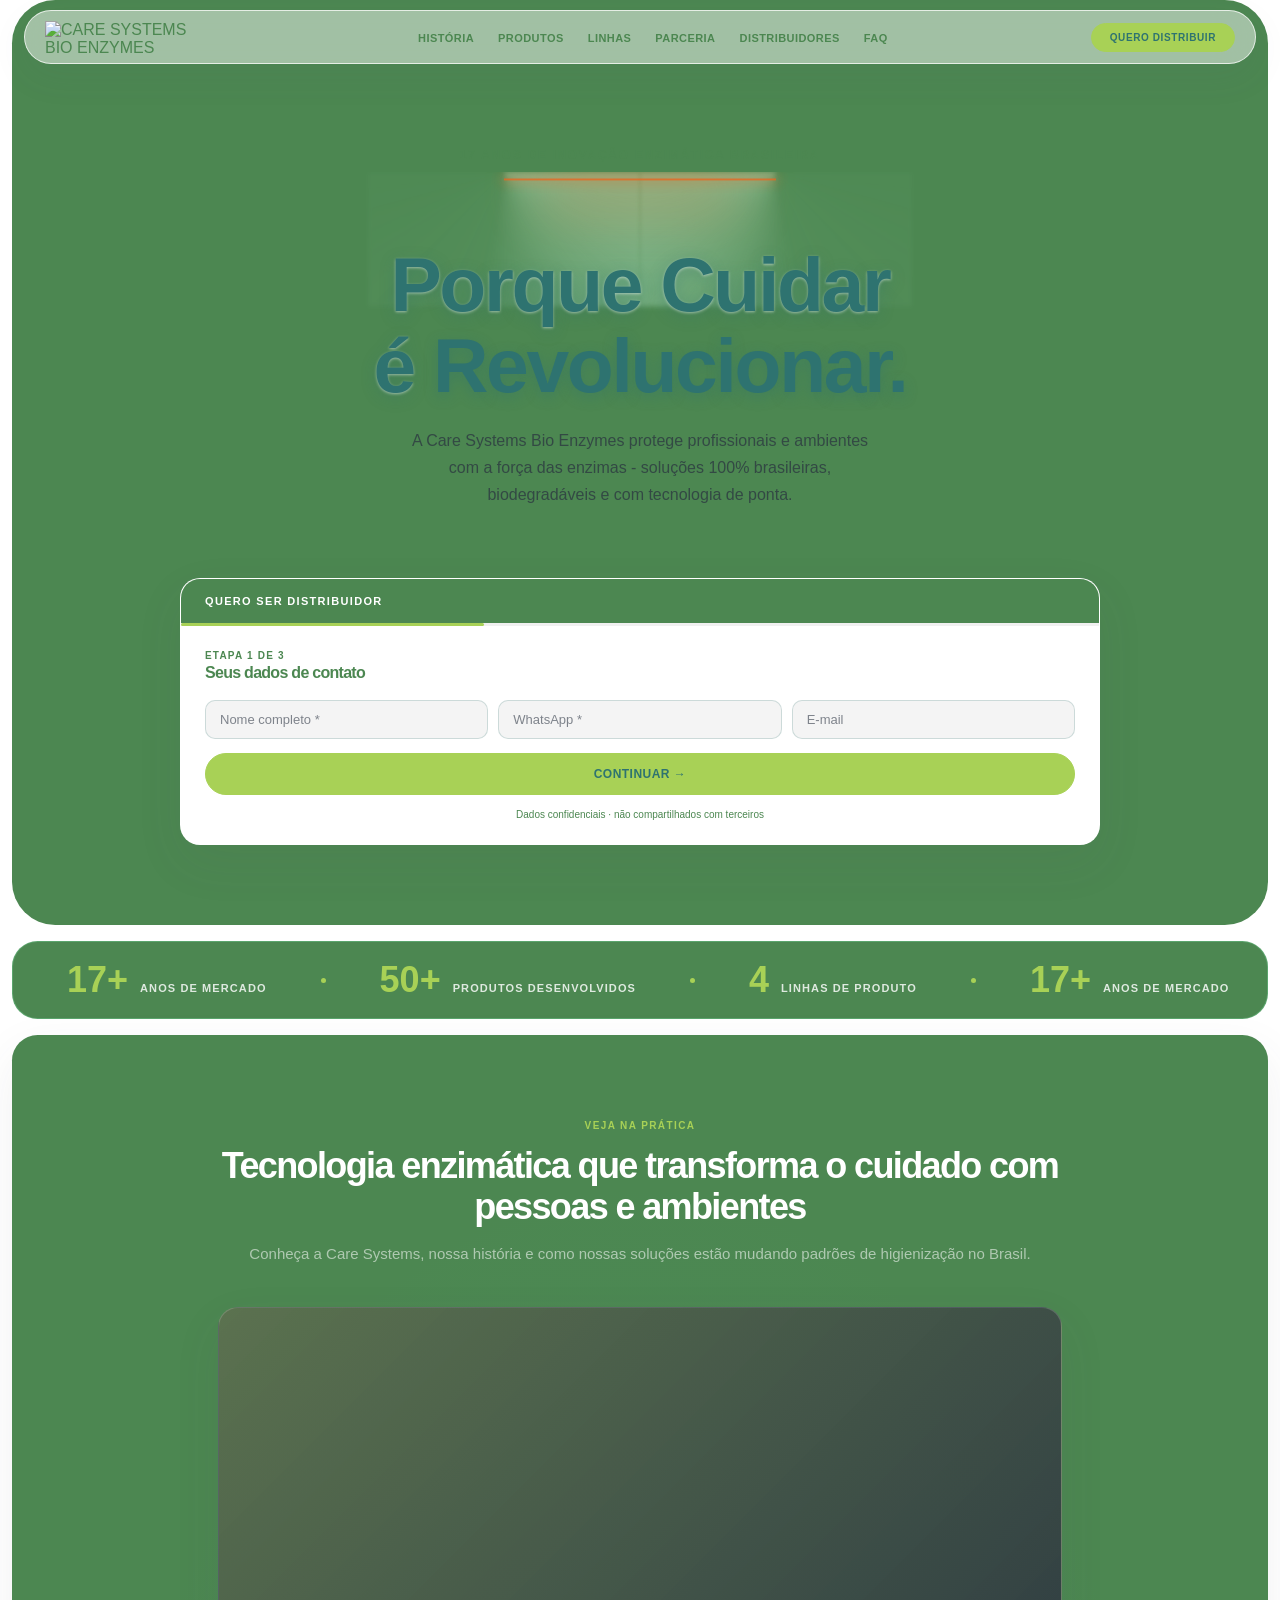
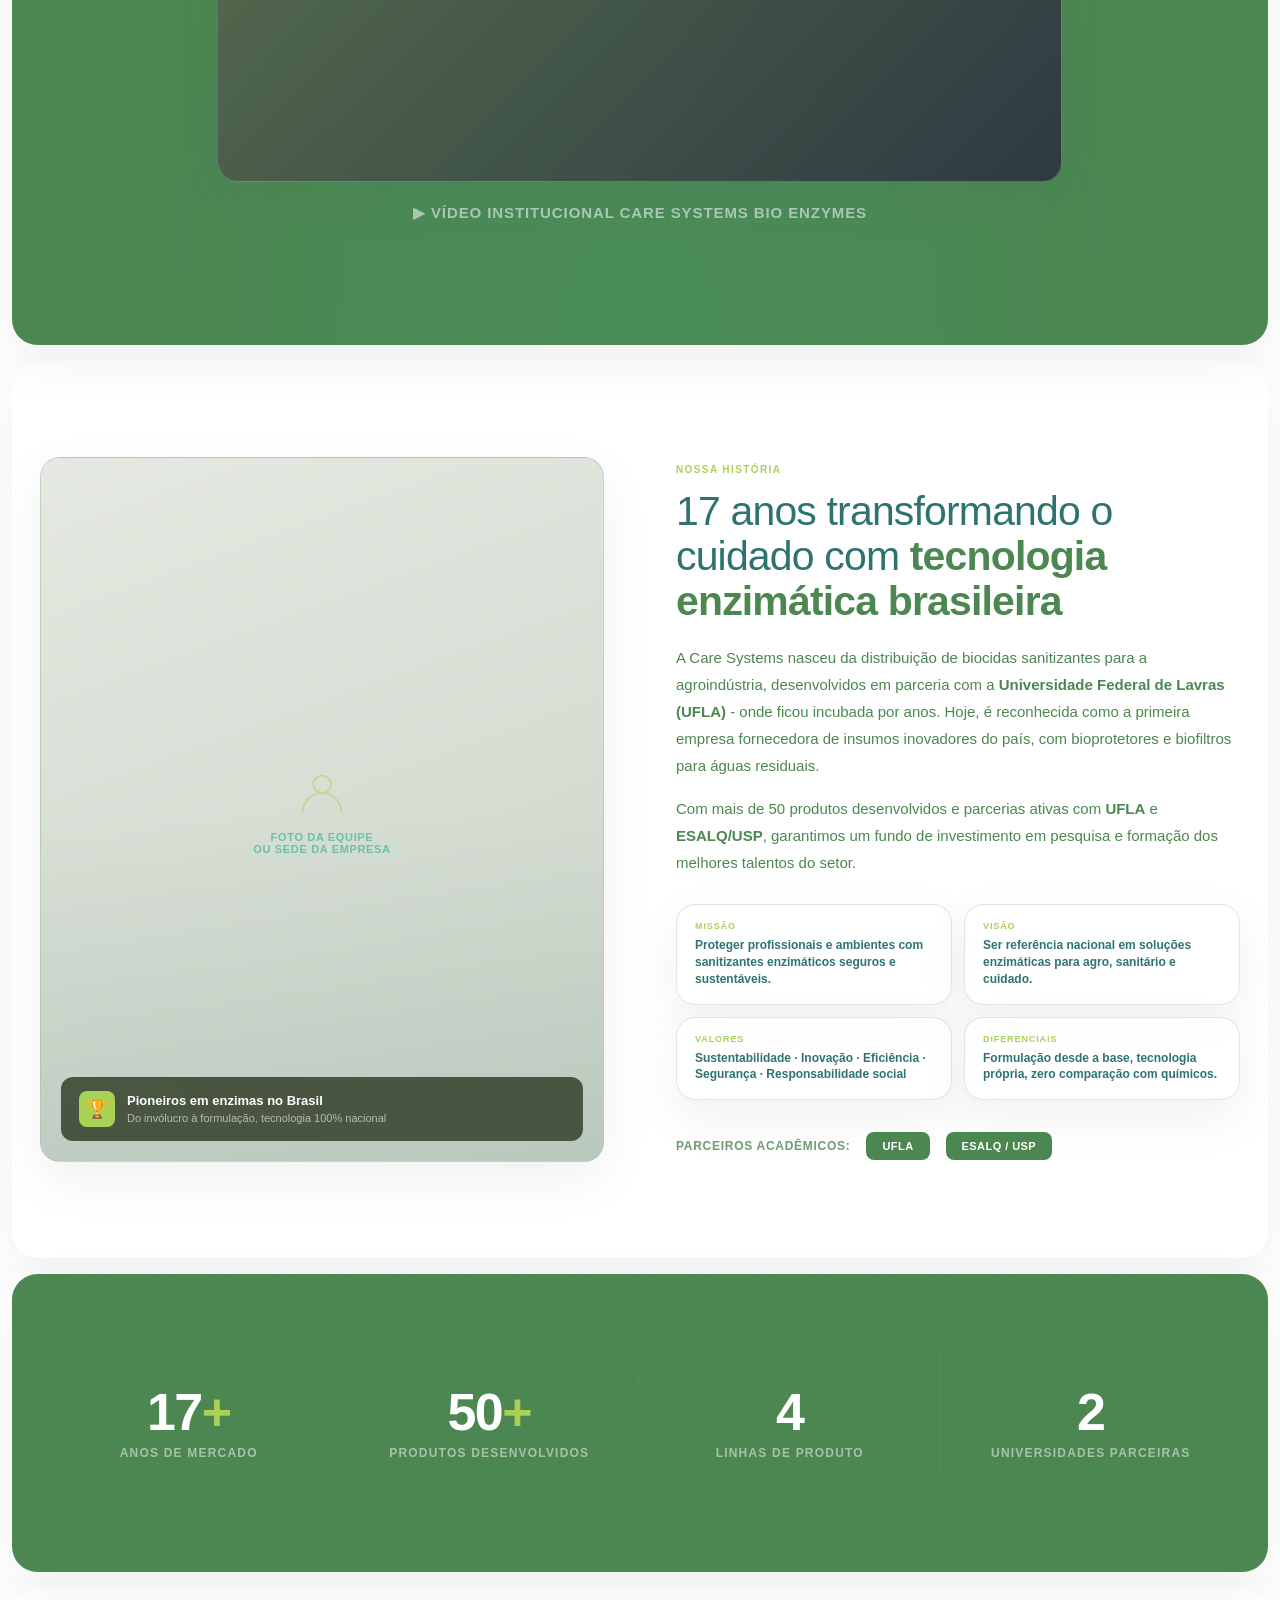
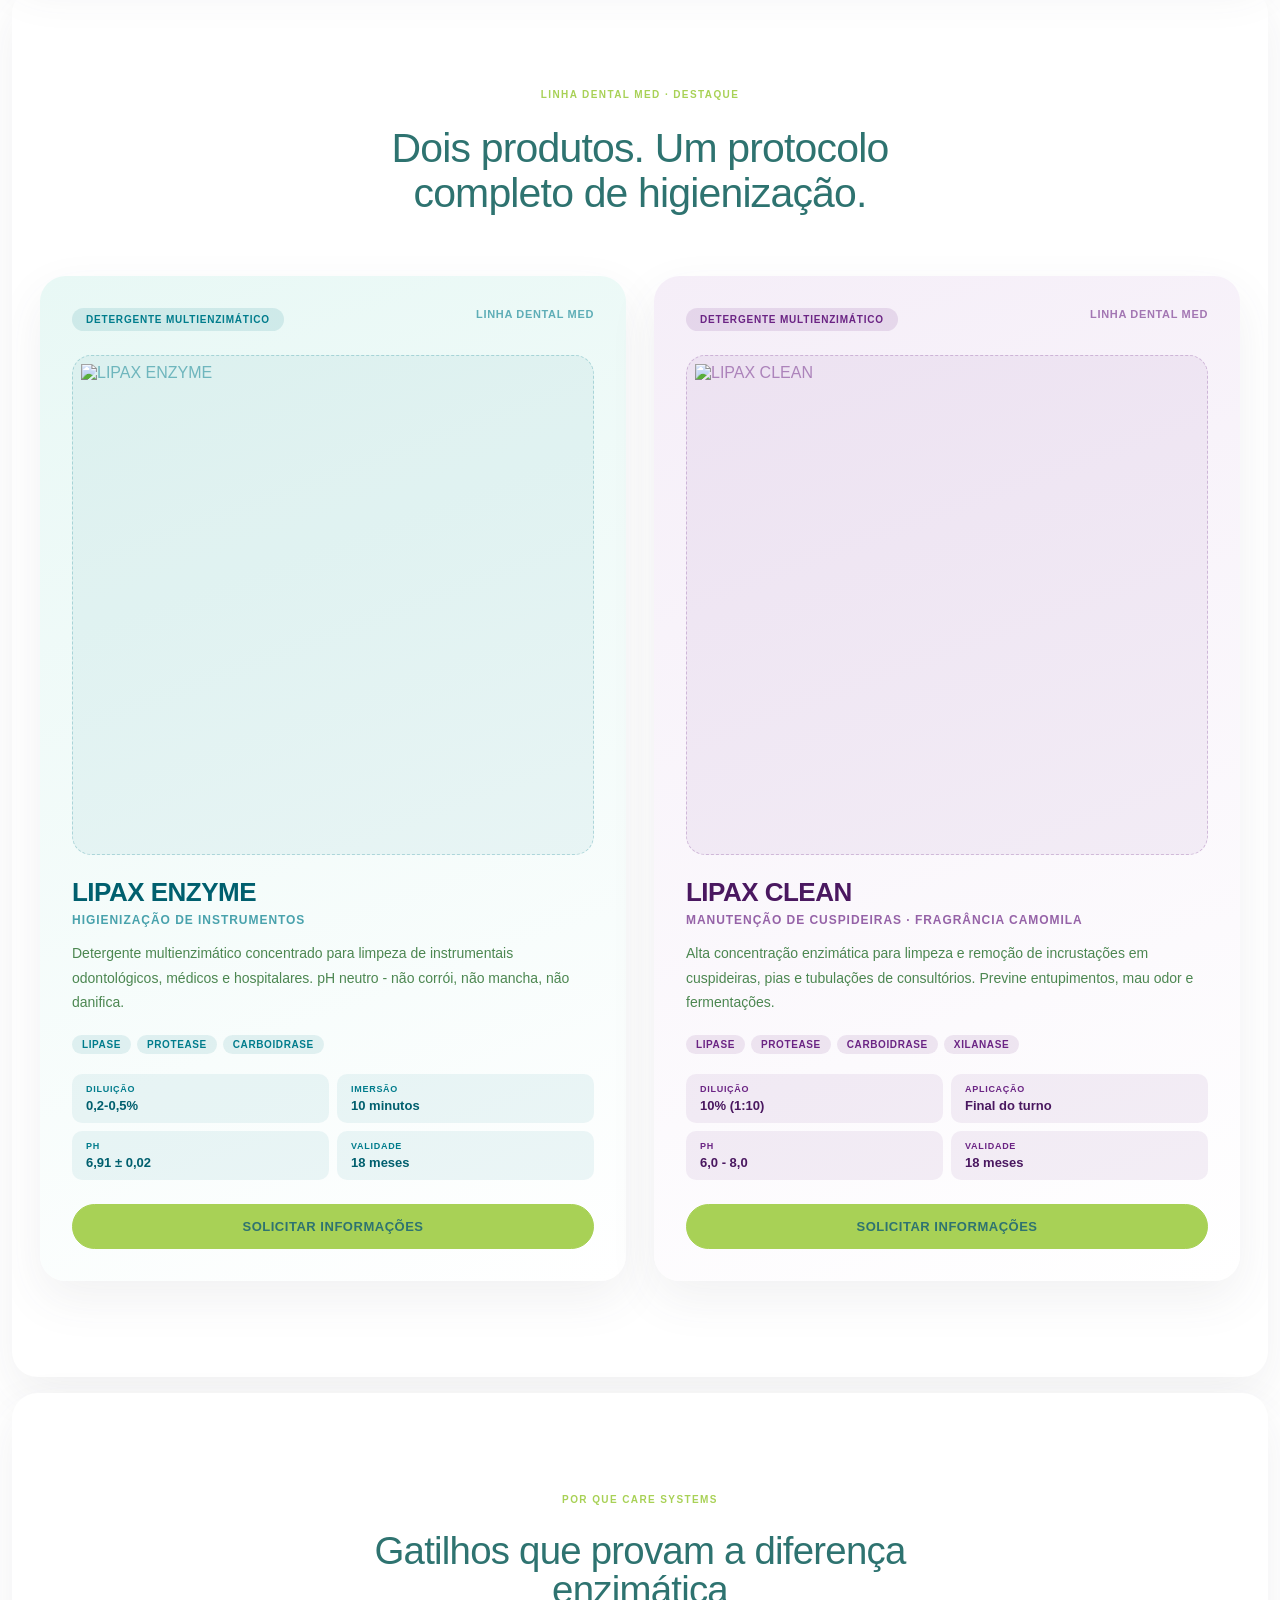
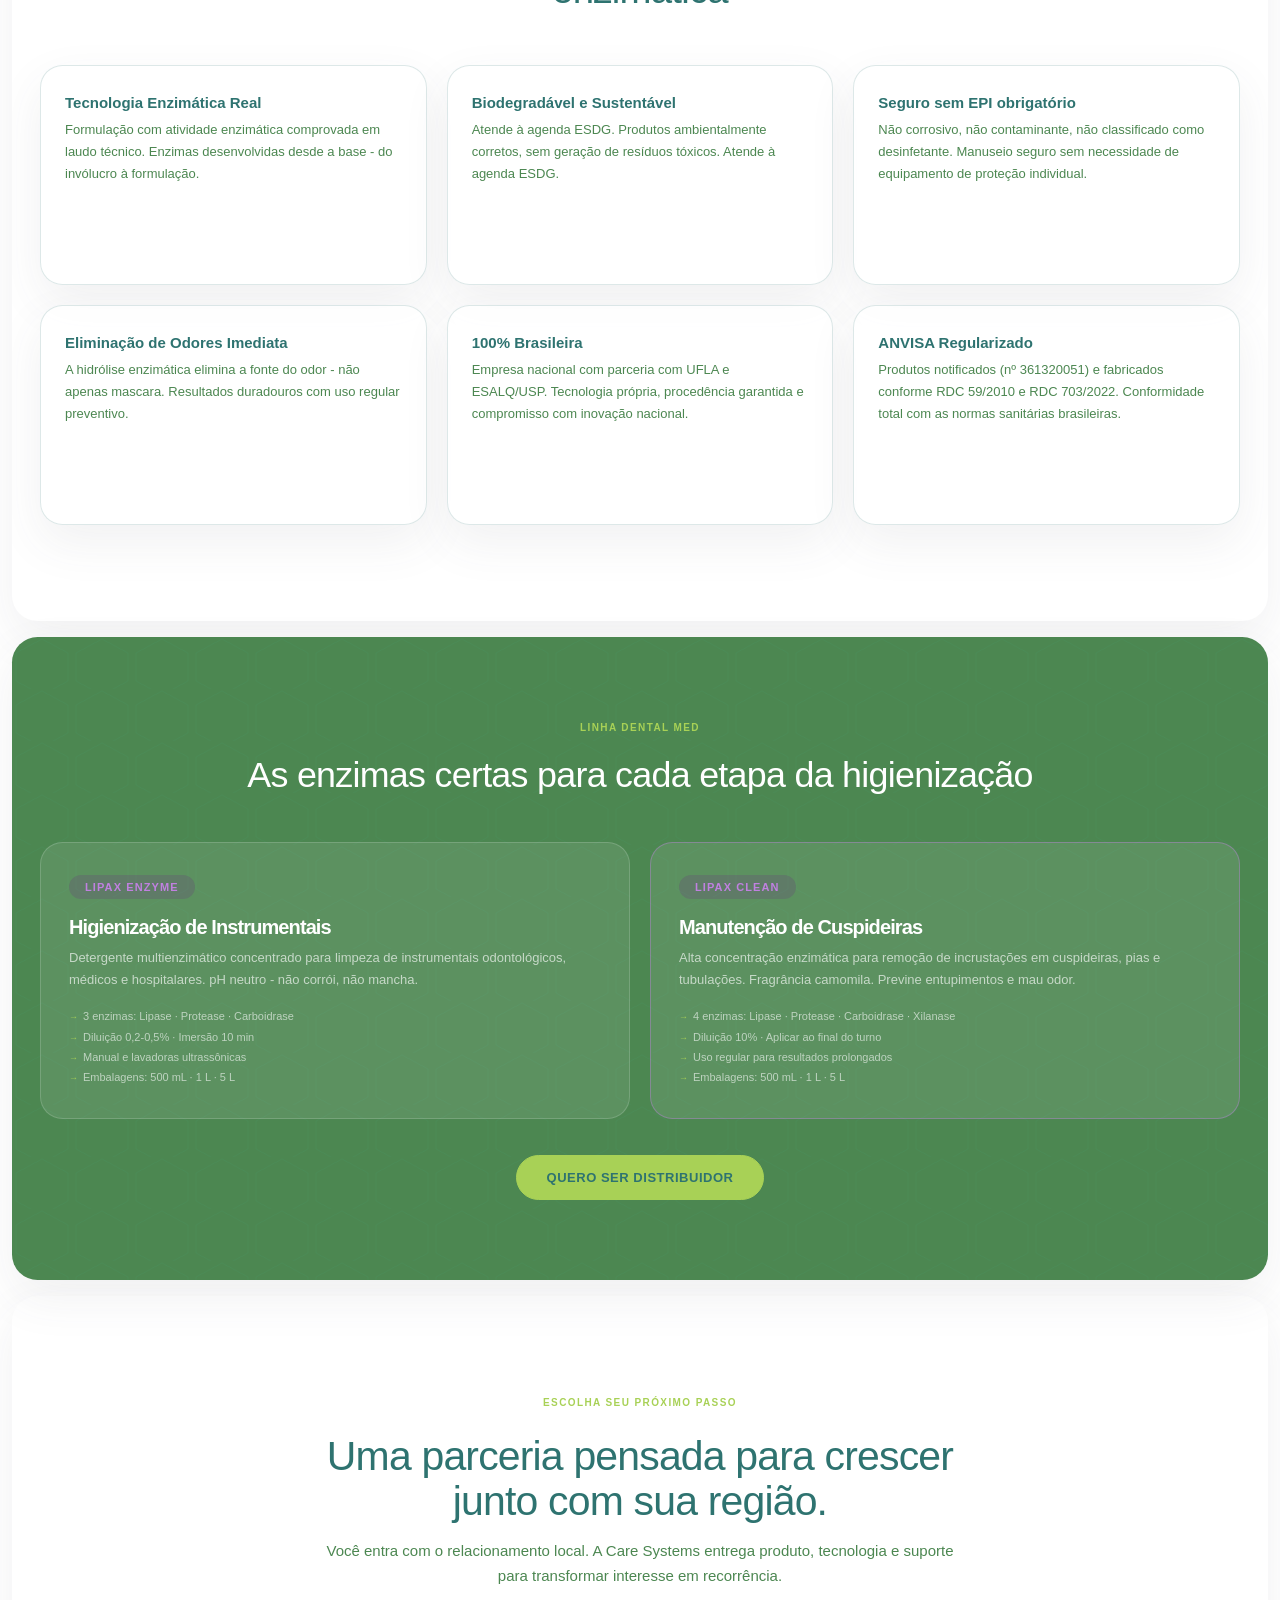
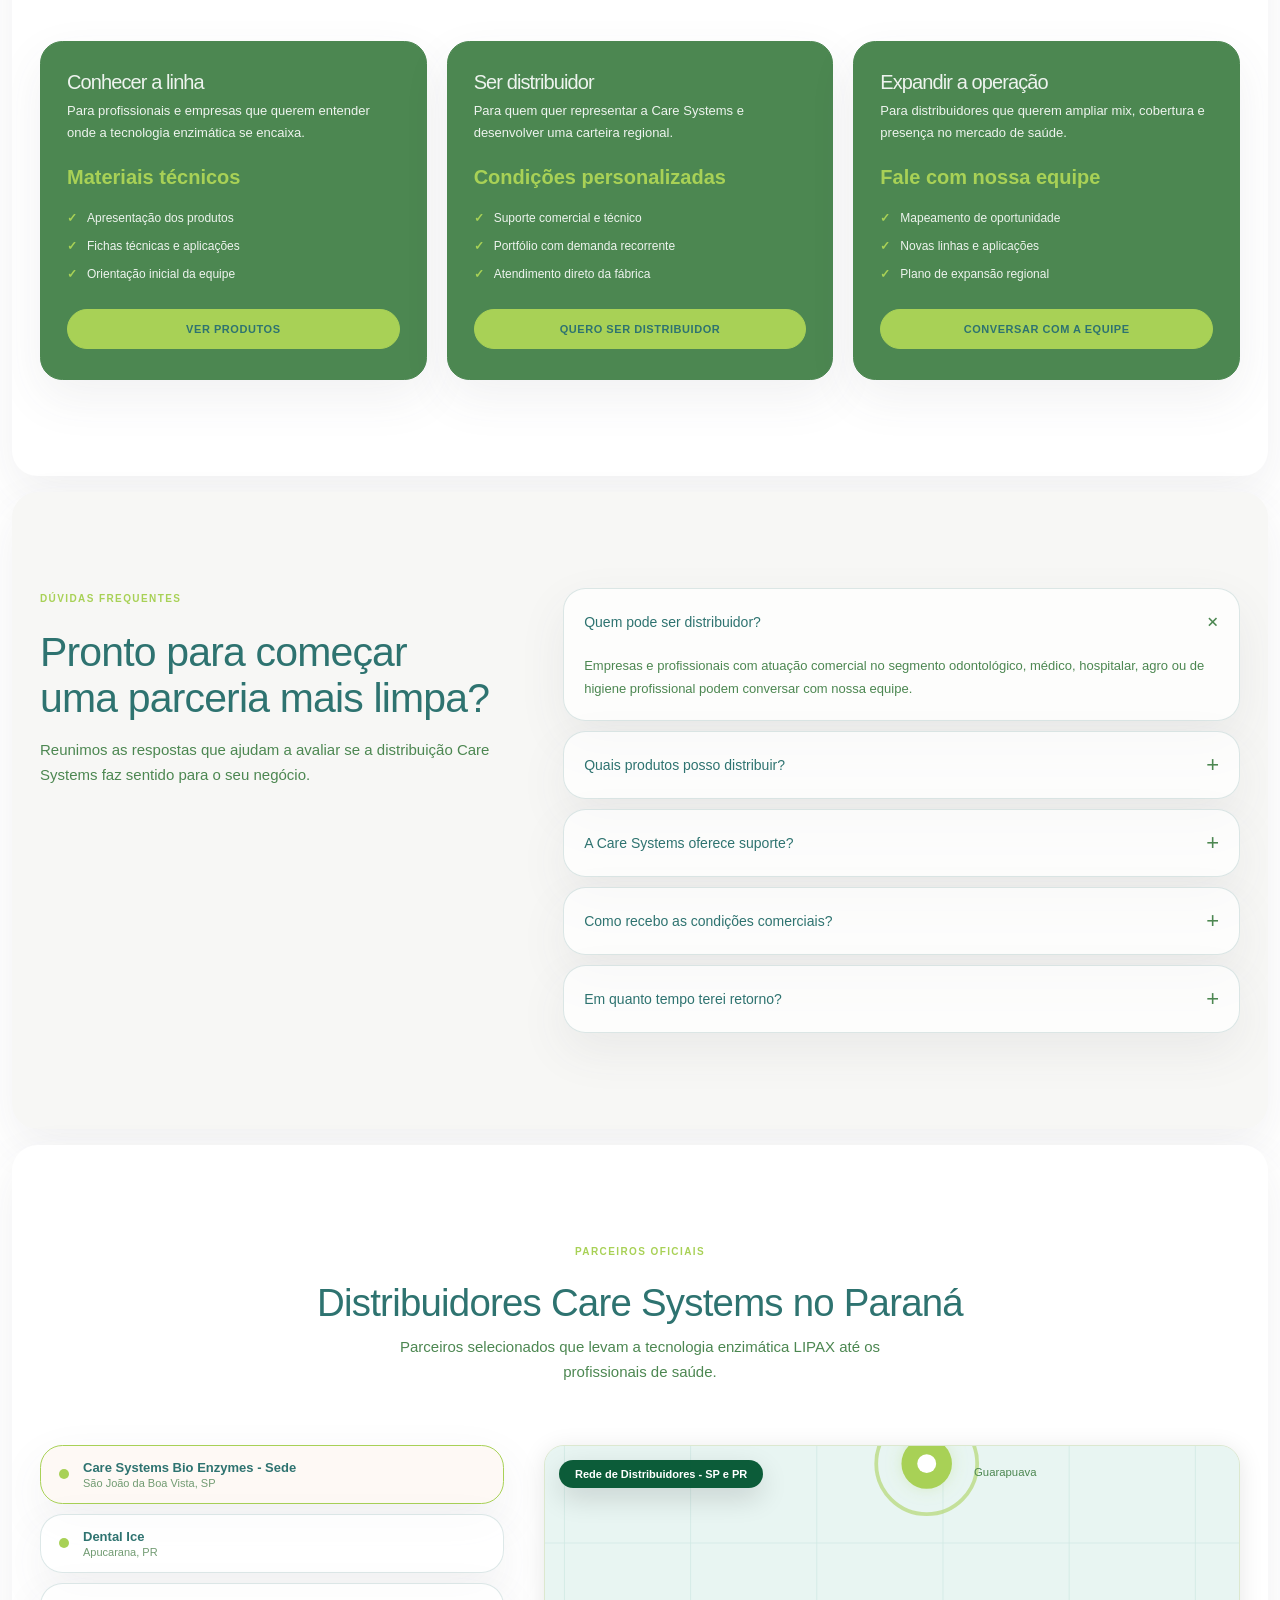
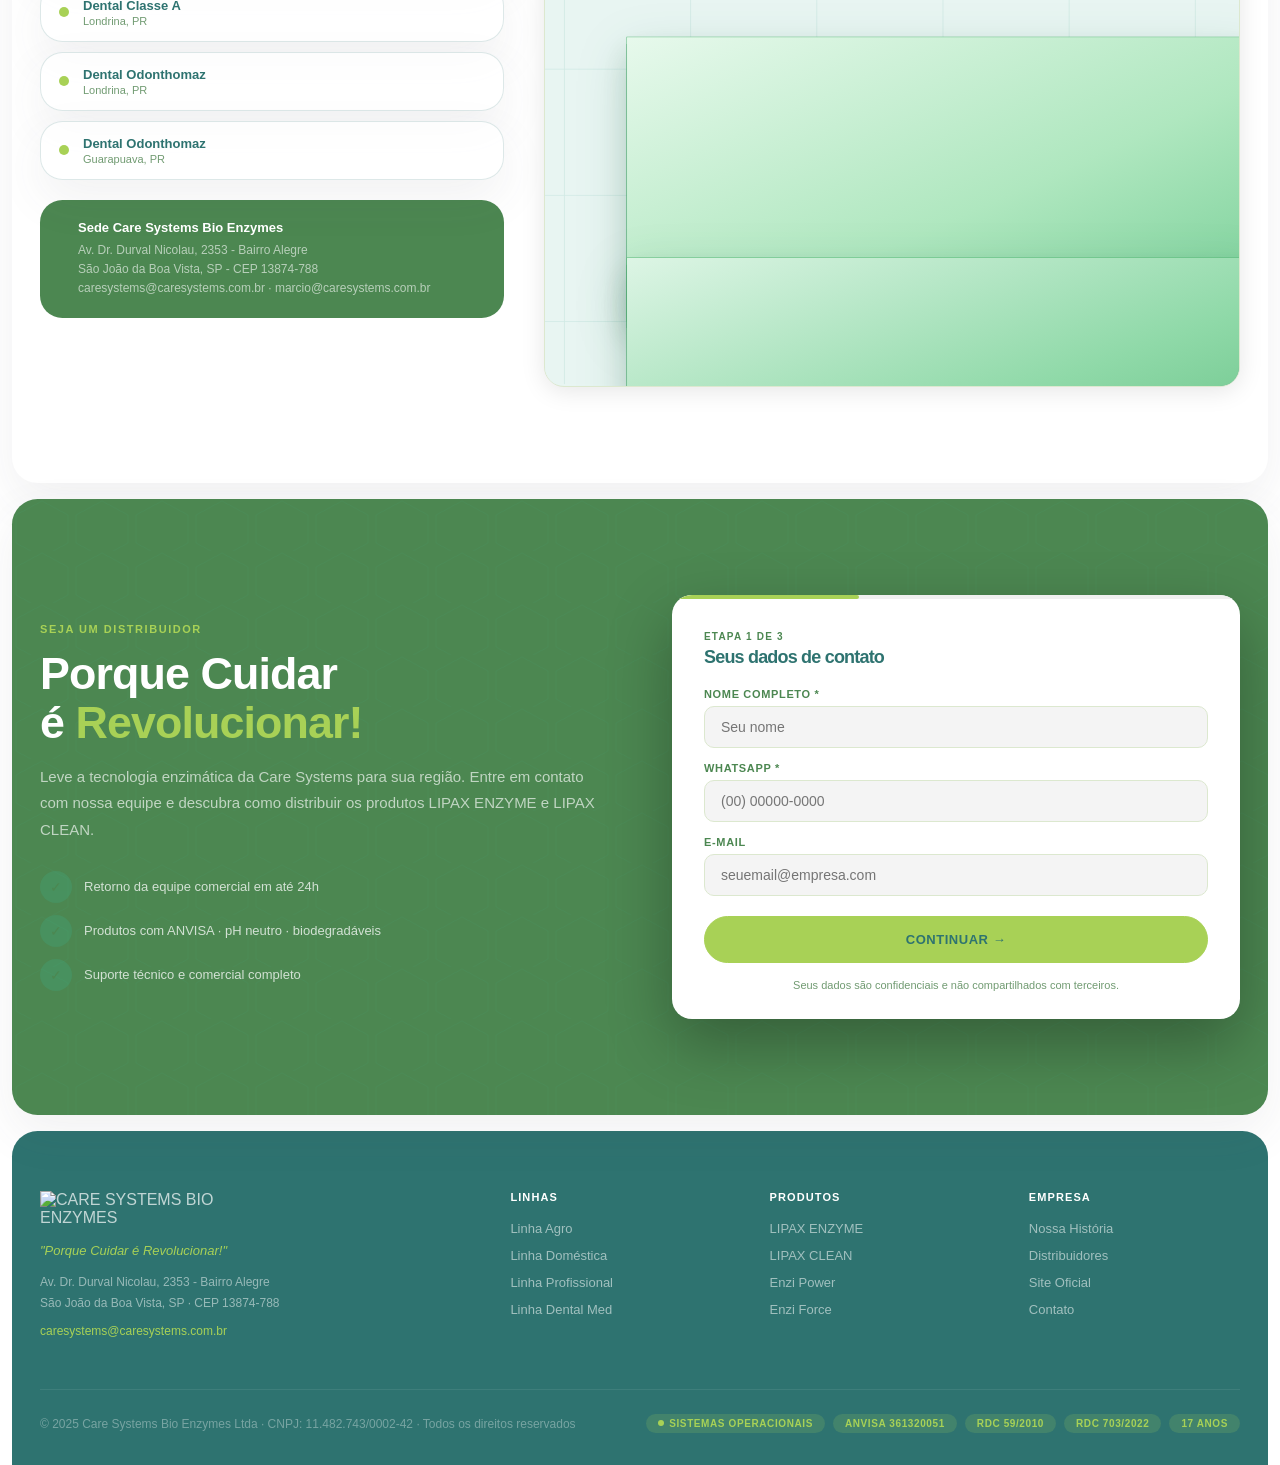
==== caresystems_lp.html @ 9f2fad34 "Atualiza landing page Care Systems" ====
<!DOCTYPE html>
<html lang="pt-BR">
<head>
<meta charset="UTF-8">
<meta name="viewport" content="width=device-width,initial-scale=1.0">
<title>Care Systems Bio Enzymes - Porque Cuidar é Revolucionar</title>
<script src="https://cdnjs.cloudflare.com/ajax/libs/three.js/r128/three.min.js"></script>
<style>
/* ── RESET & TOKENS ─────────────────────────────────────────────────────── */
*{box-sizing:border-box;margin:0;padding:0;}
:root{
  --green-dk:  #4C8751;
  --green-mid: #4C8751;
  --green-lt:  #A8D156;
  --orange:    #A8D156;
  --orange-lt: #A8D156;
  --white:     #FFFFFF;
  --off:       #F7F7F5;
  --ink:       #2E7370;
  --ink2:      #4C8751;
  --ink3:      #719B72;
  --line:      #DCE8CF;
  --enzyme:    #2E7370;
  --clean:     #A8D156;
  --font:      'Gotham','Arial',sans-serif;
  --r:         12px;
  --sh:        0 4px 24px rgba(0,0,0,.10);
  --sh2:       0 12px 48px rgba(0,0,0,.18);
}
html{scroll-behavior:smooth;}
body{font-family:var(--font);background:var(--white);color:var(--ink);-webkit-font-smoothing:antialiased;}
a{text-decoration:none;color:inherit;}
img{max-width:100%;display:block;}

/* ── NAV ────────────────────────────────────────────────────────────────── */
nav{
  position:fixed;top:0;left:0;right:0;z-index:100;
  background:rgba(76,135,81,.95);backdrop-filter:blur(12px);
  border-bottom:1px solid rgba(168,209,86,.2);
}
.nav-in{max-width:1160px;margin:0 auto;padding:0 28px;display:flex;align-items:center;justify-content:space-between;height:68px;}
.nav-logo{display:flex;align-items:center;gap:12px;}
.nav-logo-mark{width:38px;height:38px;background:var(--green-lt);border-radius:50%;display:flex;align-items:center;justify-content:center;font-size:18px;font-weight:900;color:var(--white);}
.nav-logo-img{width:auto;height:38px;max-width:190px;object-fit:contain;}
/* [LOGO] - substituir .nav-logo-mark por <img src="logo.svg" alt="Care Systems"> */
.nav-brand{font-size:13px;font-weight:800;color:var(--white);letter-spacing:.04em;text-transform:uppercase;line-height:1.2;}
.nav-brand span{display:block;font-size:9px;font-weight:500;color:var(--green-lt);letter-spacing:.12em;}
.nav-links{display:flex;gap:28px;list-style:none;}
.nav-links a{font-size:12px;font-weight:600;color:rgba(255,255,255,.7);letter-spacing:.04em;text-transform:uppercase;transition:color .2s;}
.nav-links a:hover{color:var(--green-lt);}
.nav-cta{background:var(--green-lt);color:var(--white);font-size:11px;font-weight:800;padding:10px 22px;border-radius:30px;letter-spacing:.06em;text-transform:uppercase;transition:background .2s;}
.nav-cta:hover{background:var(--orange);}

/* ── HEX PATTERN (SVG inline bg) ───────────────────────────────────────── */
.hex-bg{background-image:url("data:image/svg+xml,%3Csvg xmlns='http://www.w3.org/2000/svg' width='60' height='52'%3E%3Cpolygon points='30,2 56,16 56,44 30,58 4,44 4,16' fill='none' stroke='%233AB795' stroke-width='0.6' opacity='0.18'/%3E%3C/svg%3E");background-size:60px 52px;}

/* ── HERO ───────────────────────────────────────────────────────────────── */
.hero{
  min-height:100vh;background:var(--green-dk);position:relative;overflow:hidden;
  display:flex;align-items:center;padding-top:68px;
}
.hero::before{
  content:'';position:absolute;inset:0;
  background-image:url("data:image/svg+xml,%3Csvg xmlns='http://www.w3.org/2000/svg' width='60' height='52'%3E%3Cpolygon points='30,2 56,16 56,44 30,58 4,44 4,16' fill='none' stroke='%233AB795' stroke-width='0.7' opacity='0.12'/%3E%3C/svg%3E");
  background-size:60px 52px;
}
.hero-blob{
  position:absolute;right:-120px;top:-80px;width:640px;height:640px;
  background:radial-gradient(circle,rgba(58,183,149,.22) 0%,transparent 70%);
  border-radius:50%;pointer-events:none;
}
.hero-blob2{
  position:absolute;left:-100px;bottom:-100px;width:420px;height:420px;
  background:radial-gradient(circle,rgba(232,98,10,.12) 0%,transparent 70%);
  border-radius:50%;pointer-events:none;
}
.hero-in{
  max-width:1160px;margin:0 auto;padding:80px 28px 80px;
  display:grid;grid-template-columns:1fr 1fr;gap:64px;align-items:center;position:relative;z-index:1;
}
.hero-eyebrow{
  display:inline-flex;align-items:center;gap:8px;
  background:rgba(58,183,149,.15);border:1px solid rgba(58,183,149,.4);
  border-radius:30px;padding:6px 16px;margin-bottom:22px;
}
.hero-eyebrow span{font-size:10px;font-weight:700;color:var(--green-lt);text-transform:uppercase;letter-spacing:.12em;}
.hero h1{
  font-size:clamp(32px,4vw,54px);font-weight:900;color:var(--white);
  line-height:1.06;letter-spacing:-.03em;margin-bottom:20px;
}
.hero h1 em{font-style:normal;color:var(--green-lt);}
.hero-sub{
  font-size:16px;font-weight:400;color:rgba(255,255,255,.65);
  line-height:1.7;max-width:460px;margin-bottom:36px;
}
.hero-actions{display:flex;gap:14px;flex-wrap:wrap;}
.btn-primary{
  background:var(--orange);color:var(--white);font-size:13px;font-weight:800;
  padding:14px 30px;border-radius:30px;letter-spacing:.04em;text-transform:uppercase;
  transition:background .2s,transform .15s;display:inline-block;
}
.btn-primary:hover{background:var(--orange-lt);transform:translateY(-2px);}
.btn-ghost{
  background:transparent;color:var(--white);font-size:13px;font-weight:700;
  padding:14px 30px;border-radius:30px;border:1px solid rgba(255,255,255,.3);
  letter-spacing:.04em;text-transform:uppercase;transition:border-color .2s,transform .15s;display:inline-block;
}
.btn-ghost:hover{border-color:var(--green-lt);color:var(--green-lt);transform:translateY(-2px);}
.hero-stats{display:flex;gap:28px;margin-top:44px;flex-wrap:wrap;}
.hstat{border-left:2px solid var(--green-lt);padding-left:14px;}
.hstat-v{font-size:30px;font-weight:900;color:var(--white);line-height:1;}
.hstat-l{font-size:10px;font-weight:500;color:rgba(255,255,255,.5);text-transform:uppercase;letter-spacing:.08em;margin-top:4px;}

/* Hero right - imagem visual */
.hero-visual{
  aspect-ratio:1;background:rgba(58,183,149,.08);border:1px solid rgba(58,183,149,.2);
  border-radius:24px;display:flex;align-items:center;justify-content:center;
  flex-direction:column;gap:16px;position:relative;overflow:hidden;
}
.hero-visual::before{
  content:'';position:absolute;inset:0;
  background:radial-gradient(circle at 70% 30%,rgba(58,183,149,.15),transparent 60%);
}
.img-placeholder{
  display:flex;flex-direction:column;align-items:center;justify-content:center;
  gap:10px;color:rgba(58,183,149,.6);text-align:center;padding:32px;position:relative;z-index:1;
}
.img-placeholder svg{opacity:.5;}
.img-placeholder p{font-size:11px;font-weight:600;color:rgba(58,183,149,.7);letter-spacing:.06em;text-transform:uppercase;}
/* [IMAGEM HERO] Substituir .hero-visual por <img src="hero-products.jpg"> */

/* ── SEÇÃO VÍDEO ────────────────────────────────────────────────────────── */
.video-sec{background:var(--ink);padding:80px 0;position:relative;overflow:hidden;}
.video-sec::before{
  content:'';position:absolute;inset:0;
  background:radial-gradient(ellipse at 50% 100%,rgba(58,183,149,.12),transparent 60%);
}
.video-in{max-width:900px;margin:0 auto;padding:0 28px;text-align:center;position:relative;z-index:1;}
.sec-tag{display:inline-block;font-size:10px;font-weight:700;letter-spacing:.14em;text-transform:uppercase;color:var(--green-lt);margin-bottom:14px;}
.video-in h2{font-size:clamp(22px,3vw,36px);font-weight:800;color:var(--white);margin-bottom:14px;line-height:1.15;}
.video-in p{font-size:15px;color:rgba(255,255,255,.55);margin-bottom:40px;line-height:1.7;}
.video-wrapper{
  position:relative;background:#0a1a18;border-radius:20px;overflow:hidden;
  border:1px solid rgba(58,183,149,.25);box-shadow:0 24px 80px rgba(0,0,0,.5);
  aspect-ratio:16/9;display:flex;align-items:center;justify-content:center;
}
.video-play-btn{
  width:72px;height:72px;background:var(--green-lt);border-radius:50%;
  display:flex;align-items:center;justify-content:center;cursor:pointer;
  box-shadow:0 0 0 16px rgba(58,183,149,.15);transition:transform .2s;
}
.video-play-btn:hover{transform:scale(1.08);}
.video-play-btn svg{margin-left:4px;}
.video-label{font-size:11px;font-weight:600;color:rgba(255,255,255,.4);margin-top:18px;letter-spacing:.06em;text-transform:uppercase;}
/* [VIDEO] Substituir .video-wrapper por <video> ou <iframe> */

/* ── HISTÓRIA / AUTORIDADE ──────────────────────────────────────────────── */
.historia{background:var(--white);padding:96px 0;}
.sec-in{max-width:1160px;margin:0 auto;padding:0 28px;}
.historia-grid{display:grid;grid-template-columns:1fr 1fr;gap:72px;align-items:center;}
.historia-img{
  aspect-ratio:4/5;background:var(--off);border-radius:20px;
  border:1px dashed var(--line);display:flex;align-items:center;justify-content:center;
  flex-direction:column;gap:12px;color:var(--ink3);position:relative;overflow:hidden;
}
.historia-img::after{
  content:'';position:absolute;bottom:0;left:0;right:0;height:50%;
  background:linear-gradient(to top,rgba(0,69,60,.08),transparent);
}
/* [IMAGEM HISTÓRIA] Substituir .historia-img por <img src="fundador.jpg"> ou foto da equipe/sede */
.historia-badge{
  position:absolute;bottom:20px;left:20px;right:20px;z-index:2;
  background:var(--green-dk);border-radius:12px;padding:14px 18px;
  display:flex;align-items:center;gap:12px;
}
.historia-badge-icon{width:36px;height:36px;background:var(--green-lt);border-radius:8px;display:flex;align-items:center;justify-content:center;flex-shrink:0;font-size:18px;}
.historia-badge-text strong{font-size:13px;font-weight:800;color:var(--white);display:block;}
.historia-badge-text span{font-size:11px;color:rgba(255,255,255,.6);}
.historia-content .sec-tag{color:var(--orange);}
.historia-content h2{font-size:clamp(26px,3.2vw,42px);font-weight:900;color:var(--ink);line-height:1.1;letter-spacing:-.02em;margin-bottom:20px;}
.historia-content h2 strong{color:var(--green-mid);}
.historia-content p{font-size:15px;color:var(--ink2);line-height:1.8;margin-bottom:16px;}
.historia-pilares{display:grid;grid-template-columns:1fr 1fr;gap:12px;margin-top:28px;}
.pilar{background:var(--off);border:1px solid var(--line);border-radius:12px;padding:16px 18px;}
.pilar-label{font-size:9px;font-weight:700;color:var(--green-lt);text-transform:uppercase;letter-spacing:.1em;margin-bottom:6px;}
.pilar-text{font-size:12px;font-weight:600;color:var(--ink);line-height:1.4;}
.parceiros{margin-top:32px;display:flex;align-items:center;gap:16px;flex-wrap:wrap;}
.parceiro-tag{
  background:var(--green-dk);color:var(--white);font-size:11px;font-weight:700;
  padding:8px 16px;border-radius:8px;letter-spacing:.04em;
}

/* ── NÚMEROS / AUTORIDADE ───────────────────────────────────────────────── */
.numeros{background:var(--green-dk);padding:72px 0;position:relative;overflow:hidden;}
.numeros::before{content:'';position:absolute;inset:0;background-image:url("data:image/svg+xml,%3Csvg xmlns='http://www.w3.org/2000/svg' width='60' height='52'%3E%3Cpolygon points='30,2 56,16 56,44 30,58 4,44 4,16' fill='none' stroke='%233AB795' stroke-width='0.6' opacity='0.1'/%3E%3C/svg%3E");background-size:60px 52px;}
.numeros-grid{display:grid;grid-template-columns:repeat(4,1fr);gap:2px;position:relative;z-index:1;}
.num-card{text-align:center;padding:40px 20px;border-right:1px solid rgba(58,183,149,.15);}
.num-card:last-child{border-right:none;}
.num-v{font-size:52px;font-weight:900;color:var(--white);line-height:1;letter-spacing:-.03em;}
.num-v span{color:var(--green-lt);}
.num-l{font-size:12px;font-weight:600;color:rgba(255,255,255,.5);text-transform:uppercase;letter-spacing:.1em;margin-top:8px;}

/* ── PRODUTOS DESTAQUE ──────────────────────────────────────────────────── */
.produtos{background:var(--off);padding:96px 0;}
.produtos-header{text-align:center;margin-bottom:60px;}
.produtos-header .sec-tag{color:var(--orange);}
.produtos-header h2{font-size:clamp(26px,3.2vw,44px);font-weight:900;color:var(--ink);line-height:1.1;letter-spacing:-.02em;max-width:600px;margin:12px auto 0;}
.produto-cards{display:grid;grid-template-columns:1fr 1fr;gap:28px;}

/* Card LIPAX ENZYME */
.prod-card{border-radius:20px;overflow:hidden;box-shadow:var(--sh2);}
.prod-card-header{padding:32px 32px 0;display:flex;justify-content:space-between;align-items:flex-start;}
.prod-card-header .prod-tag{font-size:10px;font-weight:800;padding:6px 14px;border-radius:20px;text-transform:uppercase;letter-spacing:.08em;}
.prod-card-img{
  margin:24px 32px;height:200px;border-radius:14px;
  display:flex;align-items:center;justify-content:center;
  flex-direction:column;gap:10px;border:1px dashed;
}
/* [IMG PRODUTO] Substituir .prod-card-img por <img src="lipax-enzyme.png"> */
.prod-card-body{padding:0 32px 32px;}
.prod-name{font-size:26px;font-weight:900;line-height:1;letter-spacing:-.02em;margin-bottom:8px;}
.prod-sub{font-size:12px;font-weight:600;text-transform:uppercase;letter-spacing:.08em;margin-bottom:14px;opacity:.7;}
.prod-desc{font-size:14px;line-height:1.75;margin-bottom:20px;}
.prod-enzimas{display:flex;flex-wrap:wrap;gap:6px;margin-bottom:20px;}
.prod-enzima-tag{font-size:10px;font-weight:700;padding:4px 10px;border-radius:20px;text-transform:uppercase;letter-spacing:.06em;}
.prod-specs{display:grid;grid-template-columns:1fr 1fr;gap:8px;margin-bottom:24px;}
.prod-spec{padding:10px 14px;border-radius:10px;}
.prod-spec-k{font-size:9px;font-weight:700;text-transform:uppercase;letter-spacing:.08em;margin-bottom:4px;}
.prod-spec-v{font-size:13px;font-weight:800;}
.prod-sizes{display:flex;gap:8px;align-items:center;margin-bottom:24px;}
.prod-size{font-size:11px;font-weight:700;padding:6px 14px;border-radius:20px;border:1.5px solid;text-transform:uppercase;}
.prod-btn{display:block;text-align:center;padding:14px;border-radius:12px;font-size:13px;font-weight:800;letter-spacing:.04em;text-transform:uppercase;transition:opacity .2s;}
.prod-btn:hover{opacity:.85;}

/* ENZYME */
.card-enzyme{background:linear-gradient(160deg,#E8F8F5,#FFFFFF);}
.card-enzyme .prod-tag{background:rgba(0,124,140,.12);color:#007C8C;}
.card-enzyme .prod-card-img{background:rgba(0,124,140,.06);border-color:rgba(0,124,140,.25);color:rgba(0,124,140,.5);}
.card-enzyme .prod-name{color:#005F6E;}
.card-enzyme .prod-sub{color:#007C8C;}
.card-enzyme .prod-desc{color:var(--ink2);}
.card-enzyme .prod-enzima-tag{background:rgba(0,124,140,.1);color:#007C8C;}
.card-enzyme .prod-spec{background:rgba(0,124,140,.07);}
.card-enzyme .prod-spec-k{color:#007C8C;}
.card-enzyme .prod-spec-v{color:#005F6E;}
.card-enzyme .prod-size{border-color:rgba(0,124,140,.4);color:#007C8C;}
.card-enzyme .prod-btn{background:#007C8C;color:#fff;}

/* CLEAN */
.card-clean{background:linear-gradient(160deg,#F5EEF8,#FFFFFF);}
.card-clean .prod-tag{background:rgba(107,36,132,.12);color:#6B2484;}
.card-clean .prod-card-img{background:rgba(107,36,132,.06);border-color:rgba(107,36,132,.25);color:rgba(107,36,132,.5);}
.card-clean .prod-name{color:#4A1860;}
.card-clean .prod-sub{color:#6B2484;}
.card-clean .prod-desc{color:var(--ink2);}
.card-clean .prod-enzima-tag{background:rgba(107,36,132,.1);color:#6B2484;}
.card-clean .prod-spec{background:rgba(107,36,132,.07);}
.card-clean .prod-spec-k{color:#6B2484;}
.card-clean .prod-spec-v{color:#4A1860;}
.card-clean .prod-size{border-color:rgba(107,36,132,.4);color:#6B2484;}
.card-clean .prod-btn{background:#6B2484;color:#fff;}

/* ── DIFERENCIAIS / GATILHOS ────────────────────────────────────────────── */
.diferenciais{background:var(--white);padding:96px 0;}
.dif-header{text-align:center;margin-bottom:56px;}
.dif-header h2{font-size:clamp(24px,3vw,40px);font-weight:900;color:var(--ink);letter-spacing:-.02em;margin-top:12px;max-width:540px;margin-left:auto;margin-right:auto;}
.dif-grid{display:grid;grid-template-columns:repeat(3,1fr);gap:20px;}
.dif-card{
  background:var(--off);border:1px solid var(--line);border-radius:16px;
  padding:28px 24px;transition:transform .2s,box-shadow .2s;
}
.dif-card:hover{transform:translateY(-4px);box-shadow:var(--sh);}
.reveal{opacity:0;transform:translateY(20px);transition:opacity .65s ease,transform .65s ease;}
.reveal.is-visible{opacity:1;transform:none;}
.offer{background:var(--white);padding:96px 0;}
.offer-header{text-align:center;max-width:650px;margin:0 auto 52px;}
.offer-header h2{font-size:clamp(26px,3.2vw,44px);font-weight:900;color:var(--ink);line-height:1.1;letter-spacing:-.02em;margin-top:12px;}
.offer-header p{font-size:15px;color:var(--ink2);line-height:1.7;margin-top:14px;}
.offer-grid{display:grid;grid-template-columns:repeat(3,1fr);gap:20px;align-items:stretch;}
.offer-card{position:relative;background:var(--green-lt);border:1px solid var(--green-lt);border-radius:20px;padding:30px 26px;display:flex;flex-direction:column;transition:transform .2s,box-shadow .2s;}
.offer-card:hover{transform:translateY(-5px);box-shadow:var(--sh2);}
.offer-card.featured{background:var(--green-dk);border-color:var(--green-lt);box-shadow:0 16px 48px rgba(76,135,81,.22);}
.offer-badge{position:absolute;top:18px;right:18px;background:var(--orange);color:var(--white);padding:5px 10px;border-radius:30px;font-size:9px;font-weight:800;letter-spacing:.08em;text-transform:uppercase;}
.offer-card h3{font-size:20px;font-weight:900;color:var(--ink);margin-bottom:8px;}
.offer-card.featured h3{color:var(--white);}
.offer-card p{font-size:13px;color:var(--ink);line-height:1.7;margin-bottom:22px;}
.offer-card.featured p{color:rgba(255,255,255,.68);}
.offer-price{font-size:20px;font-weight:900;color:var(--green-mid);margin-bottom:20px;}
.offer-card.featured .offer-price{color:var(--green-lt);}
.offer-list{list-style:none;display:flex;flex-direction:column;gap:10px;margin-bottom:26px;flex:1;}
.offer-list li{font-size:12px;color:var(--ink);line-height:1.5;padding-left:20px;position:relative;}
.offer-card.featured .offer-list li{color:rgba(255,255,255,.72);}
.offer-list li::before{content:'✓';position:absolute;left:0;color:var(--green-mid);font-weight:900;}
.offer-card.featured .offer-list li::before{color:var(--green-lt);}
.offer-btn{display:block;text-align:center;background:var(--green-mid);color:var(--white);padding:13px 16px;border-radius:12px;font-size:11px;font-weight:800;letter-spacing:.05em;text-transform:uppercase;transition:transform .2s,background .2s;}
.offer-card.featured .offer-btn{background:var(--orange);}
.offer-btn:hover{transform:scale(1.02);background:var(--green-lt);}
.faq{background:var(--off);padding:96px 0;}
.faq-grid{display:grid;grid-template-columns:.8fr 1.2fr;gap:72px;align-items:start;}
.faq-intro h2{font-size:clamp(26px,3.2vw,42px);font-weight:900;color:var(--ink);line-height:1.1;letter-spacing:-.02em;margin:12px 0 16px;}
.faq-intro p{font-size:15px;color:var(--ink2);line-height:1.7;}
.faq-list{display:flex;flex-direction:column;gap:10px;}
.faq-item{background:var(--white);border:1px solid var(--line);border-radius:14px;overflow:hidden;}
.faq-question{width:100%;display:flex;justify-content:space-between;align-items:center;gap:18px;background:none;border:0;padding:20px;text-align:left;font:700 14px var(--font);color:var(--ink);cursor:pointer;}
.faq-question span:last-child{font-size:22px;font-weight:400;color:var(--green-mid);transition:transform .2s;}
.faq-item.open .faq-question span:last-child{transform:rotate(45deg);}
.faq-answer{display:grid;grid-template-rows:0fr;transition:grid-template-rows .3s ease;}
.faq-answer > div{overflow:hidden;}
.faq-answer p{padding:0 20px 20px;font-size:13px;color:var(--ink2);line-height:1.7;}
.faq-item.open .faq-answer{grid-template-rows:1fr;}
.dif-icon{
  width:48px;height:48px;border-radius:12px;background:var(--green-dk);
  display:flex;align-items:center;justify-content:center;margin-bottom:16px;font-size:22px;
}
/* [ÍCONE] Substituir emoji por SVG customizado ou ícone de biblioteca */
.dif-title{font-size:15px;font-weight:800;color:var(--ink);margin-bottom:8px;}
.dif-text{font-size:13px;color:var(--ink2);line-height:1.7;}

/* ── LINHA DE PRODUTOS ──────────────────────────────────────────────────── */
.linhas{background:var(--green-dk);padding:80px 0;position:relative;overflow:hidden;}
.linhas::before{content:'';position:absolute;inset:0;background-image:url("data:image/svg+xml,%3Csvg xmlns='http://www.w3.org/2000/svg' width='60' height='52'%3E%3Cpolygon points='30,2 56,16 56,44 30,58 4,44 4,16' fill='none' stroke='%233AB795' stroke-width='0.6' opacity='0.1'/%3E%3C/svg%3E");background-size:60px 52px;}
.linhas-header{text-align:center;margin-bottom:48px;position:relative;z-index:1;}
.linhas-header .sec-tag{color:var(--green-lt);}
.linhas-header h2{font-size:clamp(22px,2.8vw,36px);font-weight:900;color:var(--white);margin-top:10px;letter-spacing:-.02em;}
.linhas-grid{display:grid;grid-template-columns:repeat(4,1fr);gap:16px;position:relative;z-index:1;}
.linha-card{
  background:rgba(255,255,255,.07);border:1px solid rgba(58,183,149,.2);
  border-radius:16px;padding:24px 20px;
}
.linha-pill{
  font-size:9px;font-weight:800;padding:4px 12px;border-radius:20px;
  text-transform:uppercase;letter-spacing:.1em;margin-bottom:14px;display:inline-block;
}
.linha-card h3{font-size:14px;font-weight:800;color:var(--white);margin-bottom:12px;}
.linha-produtos{list-style:none;display:flex;flex-direction:column;gap:5px;}
.linha-produtos li{font-size:11px;color:rgba(255,255,255,.6);padding-left:14px;position:relative;line-height:1.4;}
.linha-produtos li::before{content:'→';position:absolute;left:0;color:var(--green-lt);font-size:9px;top:2px;}

.linha-agro .linha-pill{background:rgba(58,183,149,.2);color:var(--green-lt);}
.linha-dom .linha-pill{background:rgba(232,98,10,.2);color:var(--orange-lt);}
.linha-prof .linha-pill{background:rgba(0,124,140,.2);color:#5ECFDB;}
.linha-dental .linha-pill{background:rgba(107,36,132,.2);color:#C080E0;}

/* ── DISTRIBUIDORES + MAPA ──────────────────────────────────────────────── */
.distribuidores{background:var(--off);padding:96px 0;}
.distrib-header{text-align:center;margin-bottom:60px;}
.distrib-header .sec-tag{color:var(--orange);}
.distrib-header h2{font-size:clamp(24px,3vw,40px);font-weight:900;color:var(--ink);letter-spacing:-.02em;margin-top:12px;}
.distrib-header p{font-size:15px;color:var(--ink2);margin-top:12px;max-width:500px;margin-left:auto;margin-right:auto;line-height:1.7;}
.distrib-layout{display:grid;grid-template-columns:1fr 1.5fr;gap:40px;align-items:start;}

/* Lista de distribuidores */
.distrib-list{display:flex;flex-direction:column;gap:10px;}
.distrib-item{
  background:var(--white);border:1px solid var(--line);border-radius:12px;
  padding:14px 18px;display:flex;align-items:center;gap:14px;
  transition:border-color .2s,transform .15s;cursor:pointer;
}
.distrib-item:hover{border-color:var(--green-lt);transform:translateX(4px);}
.distrib-item.sede{border-color:var(--orange);background:rgba(232,98,10,.04);}
.distrib-dot{width:10px;height:10px;border-radius:50%;flex-shrink:0;}
.distrib-dot.verde{background:var(--green-lt);}
.distrib-dot.laranja{background:var(--orange);}
.distrib-info{flex:1;}
.distrib-nome{font-size:13px;font-weight:700;color:var(--ink);}
.distrib-cidade{font-size:11px;color:var(--ink3);margin-top:2px;}
.distrib-rota{font-size:10px;font-weight:700;padding:3px 10px;border-radius:20px;background:var(--green-dk);color:var(--white);}

/* Mapa embed */
.mapa-wrapper{
  border-radius:20px;overflow:hidden;border:1px solid var(--line);
  box-shadow:var(--sh);background:var(--line);position:relative;
}
.mapa-wrapper svg{width:100%;height:100%;display:block;}
.mapa-wrapper .mapa-label{
  position:absolute;top:14px;left:14px;background:rgba(0,85,48,.95);color:var(--white);
  font-size:11px;font-weight:700;padding:8px 16px;border-radius:22px;
  box-shadow:0 10px 28px rgba(0,0,0,.14);z-index:10;
}
.map-state{filter:drop-shadow(0 5px 8px rgba(0,85,48,.16));transition:transform .25s,opacity .25s;}
.map-state:hover{transform:translateY(-1.5px);opacity:.98;}
.map-state-extrude{fill:#3B8F61;stroke:#2E7650;stroke-width:.8;opacity:.72;transform:translateY(2.2px);filter:drop-shadow(0 3px 4px rgba(0,67,38,.18));vector-effect:non-scaling-stroke;}
.map-state-face{stroke:#58B978;stroke-width:1;paint-order:stroke;vector-effect:non-scaling-stroke;}
.map-territory-label{font-family:'Gotham',Arial,sans-serif;font-size:5.8px;font-weight:600;letter-spacing:.12em;fill:#2E7370;text-anchor:middle;}
.map-territory-sub{font-family:'Gotham',Arial,sans-serif;font-size:3.2px;font-weight:500;letter-spacing:.08em;fill:#4C8751;text-anchor:middle;text-transform:uppercase;}
.map-connection{stroke:#20C85A;stroke-width:1.6;stroke-dasharray:5 4;opacity:.94;filter:drop-shadow(0 0 1.5px rgba(32,200,90,.42));vector-effect:non-scaling-stroke;animation:connectionFlow 2.4s linear infinite;}
.map-pin-group{cursor:pointer;}
.map-pin-pulse{fill:none;stroke-width:1.2;stroke-linecap:round;opacity:.56;transform-box:fill-box;transform-origin:center;animation:pinPulse 1.8s ease-out infinite;}
.map-pin-core{fill:#A8D156;filter:url(#glow);}
.map-pin-center{fill:#fff;}
.map-pin-label{font-family:'Gotham',Arial,sans-serif;font-size:4.6px;font-weight:700;fill:#2E7370;}
.map-pin-sub{font-family:'Gotham',Arial,sans-serif;font-size:3.6px;fill:#4C8751;}
@keyframes pinPulse{0%{transform:scale(.9);stroke-opacity:.65;}50%{transform:scale(1.35);stroke-opacity:.22;}100%{transform:scale(1.8);stroke-opacity:0;}}
@keyframes connectionFlow{to{stroke-dashoffset:-26;}}

/* Sede badge */
.sede-card{
  background:var(--green-dk);border-radius:16px;padding:20px 24px;margin-top:12px;
  display:flex;gap:14px;align-items:flex-start;
}
.sede-card-icon{font-size:24px;flex-shrink:0;margin-top:2px;}
.sede-card h4{font-size:13px;font-weight:800;color:var(--white);margin-bottom:6px;}
.sede-card p{font-size:12px;color:rgba(255,255,255,.6);line-height:1.6;}

/* ── SLOGAN CTA ─────────────────────────────────────────────────────────── */
.slogan-cta{
  background:var(--orange);padding:80px 0;text-align:center;position:relative;overflow:hidden;
}
.slogan-cta::before{
  content:'"';font-size:320px;font-weight:900;color:rgba(255,255,255,.06);
  position:absolute;top:-80px;left:50%;transform:translateX(-50%);line-height:1;pointer-events:none;
}
.slogan-cta-in{position:relative;z-index:1;}
.slogan-cta h2{font-size:clamp(28px,4vw,52px);font-weight:900;color:var(--white);letter-spacing:-.02em;margin-bottom:12px;}
.slogan-cta p{font-size:16px;color:rgba(255,255,255,.8);margin-bottom:36px;max-width:500px;margin-left:auto;margin-right:auto;}
.btn-white{background:var(--white);color:var(--orange);font-size:13px;font-weight:800;padding:16px 36px;border-radius:30px;letter-spacing:.04em;text-transform:uppercase;display:inline-block;transition:transform .15s;}
.btn-white:hover{transform:translateY(-2px);}

/* ── RODAPÉ ─────────────────────────────────────────────────────────────── */
footer{background:var(--ink);padding:60px 0 32px;color:rgba(255,255,255,.7);}
.footer-in{max-width:1160px;margin:0 auto;padding:0 28px;}
.footer-grid{display:grid;grid-template-columns:2fr 1fr 1fr 1fr;gap:48px;margin-bottom:48px;}
.footer-brand{}
.footer-logo{display:flex;align-items:center;gap:10px;margin-bottom:16px;}
.footer-logo-mark{width:36px;height:36px;background:var(--green-lt);border-radius:50%;display:flex;align-items:center;justify-content:center;font-size:16px;font-weight:900;color:var(--white);}
.footer-logo-img{width:auto;height:36px;max-width:190px;object-fit:contain;}
/* [LOGO RODAPÉ] Substituir .footer-logo-mark por <img src="logo.svg"> */
.footer-logo-name{font-size:13px;font-weight:800;color:var(--white);text-transform:uppercase;letter-spacing:.04em;}
.footer-slogan{font-size:13px;font-style:italic;color:var(--green-lt);margin-bottom:14px;}
.footer-addr{font-size:12px;line-height:1.7;color:rgba(255,255,255,.5);}
.footer-col h4{font-size:11px;font-weight:800;color:var(--white);text-transform:uppercase;letter-spacing:.1em;margin-bottom:16px;}
.footer-col ul{list-style:none;display:flex;flex-direction:column;gap:9px;}
.footer-col a{font-size:13px;color:rgba(255,255,255,.55);transition:color .2s;}
.footer-col a:hover{color:var(--green-lt);}
.footer-bottom{border-top:1px solid rgba(255,255,255,.08);padding-top:24px;display:flex;align-items:center;justify-content:space-between;flex-wrap:wrap;gap:12px;}
.footer-bottom p{font-size:12px;color:rgba(255,255,255,.35);}
.footer-tags{display:flex;gap:8px;flex-wrap:wrap;}
.footer-tag{font-size:10px;font-weight:700;padding:4px 12px;border-radius:20px;background:rgba(58,183,149,.12);color:var(--green-lt);text-transform:uppercase;letter-spacing:.06em;}

/* ── RESPONSIVE ─────────────────────────────────────────────────────────── */
@media(max-width:900px){
  .hero-in,.historia-grid,.distrib-layout{grid-template-columns:1fr;}
  .hero-visual{aspect-ratio:16/9;max-height:280px;}
  .numeros-grid{grid-template-columns:repeat(2,1fr);}
  .produto-cards{grid-template-columns:1fr;}
  .dif-grid{grid-template-columns:1fr 1fr;}
  .linhas-grid{grid-template-columns:1fr 1fr;}
  .offer-grid{grid-template-columns:1fr;max-width:560px;margin:0 auto;}
  .faq-grid{grid-template-columns:1fr;gap:36px;}
  .linhas-feature-grid,.cadastro-grid{grid-template-columns:1fr !important;}
  .footer-grid{grid-template-columns:1fr 1fr;}
  .nav-links{display:none;}
}
@media(max-width:560px){
  .numeros-grid{grid-template-columns:1fr 1fr;}
  .dif-grid,.linhas-grid{grid-template-columns:1fr;}
  .historia-pilares{grid-template-columns:1fr;}
  .footer-grid{grid-template-columns:1fr;}
  .footer-bottom{flex-direction:column;text-align:center;}
}

/* ── CARESYSTEMNEW VISUAL LAYER ───────────────────────────────────────── */
:root{
  --page:#FFFFFF;
  --surface:#FFFFFF;
  --primary:#4C8751;
  --secondary:#A8D156;
  --accent:#A8D156;
  --brand-text:#2E7370;
  --surface-glass:rgba(255,255,255,.68);
  --slate:#4C8751;
  --slate-dark:#2E7370;
  --sage:#A8D156;
  --sage-dark:#4C8751;
  --line-soft:rgba(46,115,112,.16);
  --shadow-soft:0 18px 48px rgba(80,72,91,.08);
  --shadow-hover:0 24px 60px rgba(80,72,91,.14);
}
html{scroll-padding-top:5rem;}
body{background:var(--page);color:var(--slate);}
body,p,a,button,input,select,h1,h2,h3,h4,h5,h6,.nav-brand,.footer-logo-name{font-family:var(--font);}
h1,h2,h3{font-weight:400;letter-spacing:-.045em;line-height:1.02;}
h2{color:var(--slate-dark);}
nav{top:.65rem;left:50%;right:auto;width:min(calc(100% - 48px),1440px);transform:translateX(-50%);background:rgba(255,255,255,.48);border:1px solid rgba(255,255,255,.72);border-radius:999px;backdrop-filter:blur(18px);box-shadow:0 12px 36px rgba(75,86,110,.08);transition:top .25s ease,width .25s ease,background .25s ease,box-shadow .25s ease;}
.nav-in{max-width:1536px;height:52px;padding:0 20px;transition:height .25s ease,padding .25s ease;}
.nav-logo-img{height:32px;max-width:170px;transition:height .25s ease,max-width .25s ease;}
.nav-links{gap:24px;transition:gap .25s ease;}
.nav-links a{font-size:11px;transition:font-size .25s ease,color .2s;}
.nav-logo-mark{background:var(--sage);}
.nav-brand{color:var(--slate-dark);}
.nav-brand span{color:var(--sage);}
.nav-links a{color:var(--slate);}
.nav-links a:hover{color:var(--sage-dark);}
.nav-cta{background:var(--accent);color:#545454;}
.nav-cta:hover{background:var(--secondary);}
section{margin:0 .75rem 1rem;border-radius:1.6rem;overflow:hidden;}
.sec-in,.footer-in{max-width:1536px;}
.hero{min-height:calc(100vh - 1.5rem);margin-top:0;padding-top:68px;border-radius:2.7rem;background:#4C8751;}
.hero{isolation:isolate;}
.hero::before{
  z-index:0;pointer-events:none;opacity:1;
  background:url('https://pub-db8ed4fb33634589a6ce5fb07e85cb46.r2.dev/landing_pages/Care%20Systems/hero_care_distribuidores.png') center 42%/cover no-repeat;
}
.hero > .hero-blob,.hero > .hero-blob2{display:none;}
.hero > .hero-in{z-index:2;}
.hero-blob{background:radial-gradient(circle,rgba(255,255,255,.34) 0%,transparent 70%);}
.hero-blob2{background:radial-gradient(circle,rgba(198,163,103,.22) 0%,transparent 70%);}
.hero-in{max-width:1536px;padding:80px 5vw;}
.hero-in{width:100%;display:flex;flex-direction:column;gap:34px;align-items:stretch;}
.hero-left{width:100%;max-width:850px;margin:0 auto;text-align:center;}
.hero-left .hero-sub{margin-left:auto;margin-right:auto;}
.hero-left .hero-actions,.hero-left .hero-stats{justify-content:center;}
.hero-in > div:last-child{width:100%;max-width:920px;margin:0 auto;}
.hero-in #hf-step1 > div:first-child{display:grid!important;grid-template-columns:repeat(3,minmax(0,1fr));gap:10px;}
.hero-in #hf-step2 > div:first-child{display:grid!important;grid-template-columns:1fr 1fr 1.25fr;gap:10px;align-items:end;}
.hero-in #hf-step2 > div:first-child > div{display:contents;}
.hero-in #hf-step2 > div:first-child > div > div{display:contents;}
.hero h1{font-size:clamp(3rem,6vw,5rem);color:var(--slate-dark);}
.hero h1 em{color:var(--brand-text);}

/* ── LAMP EFFECT (hero title) ─────────────────────────────────────────── */
.lamp-title-wrap{position:relative;isolation:isolate;padding-top:clamp(2.5rem,8vh,4.5rem);margin-bottom:20px;}
.lamp-title-wrap .lamp-visual{position:absolute;inset:0;pointer-events:none;z-index:0;overflow:hidden;}
.lamp-title-wrap .lamp-beam{position:absolute;top:0;left:50%;height:7rem;width:7rem;opacity:0;filter:blur(2px);transition:width .8s ease-in-out,opacity .8s ease-in-out;}
.lamp-title-wrap .lamp-beam-left{transform:translateX(-100%) scaleY(1.2);transform-origin:center top;background-image:conic-gradient(from 70deg at center top,rgba(180,232,199,.75),rgba(180,232,199,.08) 34%,transparent 72%);}
.lamp-title-wrap .lamp-beam-right{transform:scaleY(1.2);transform-origin:center top;background-image:conic-gradient(from 290deg at center top,transparent 28%,rgba(180,232,199,.08) 66%,rgba(180,232,199,.75) 100%);}
.lamp-title-wrap .lamp-core{position:absolute;top:0;left:50%;width:7rem;height:3.5rem;transform:translate(-50%,-.6rem);border-radius:999px;background:rgba(180,232,199,.65);filter:blur(30px);opacity:0;transition:width .8s ease-in-out,opacity .8s ease-in-out;}
.lamp-title-wrap .lamp-line{position:absolute;top:0;left:50%;width:7rem;height:2px;transform:translate(-50%,.4rem);background:rgba(180,232,199,.85);box-shadow:0 0 12px 2px rgba(180,232,199,.6);opacity:0;transition:width .8s ease-in-out,opacity .8s ease-in-out;}
.lamp-title-wrap h1{position:relative;z-index:2;opacity:.45;transform:translateY(40px);transition:opacity .8s ease-in-out,transform .8s ease-in-out;text-shadow:0 2px 24px rgba(0,85,48,.25);}
.lamp-title-wrap.is-visible .lamp-beam{width:17rem;opacity:.85;}
.lamp-title-wrap.is-visible .lamp-core{width:13rem;opacity:.55;}
.lamp-title-wrap.is-visible .lamp-line{width:17rem;opacity:.9;}
.lamp-title-wrap.is-visible h1{opacity:1;transform:translateY(0);}
.lamp-title-wrap.reduced-motion *{transition:none!important;}
.lamp-title-wrap.reduced-motion .lamp-beam{width:17rem;opacity:.85;}
.lamp-title-wrap.reduced-motion .lamp-core{width:13rem;opacity:.55;}
.lamp-title-wrap.reduced-motion .lamp-line{width:17rem;opacity:.9;}
.lamp-title-wrap.reduced-motion h1{opacity:1;transform:none;}
@media(max-width:768px){
  .lamp-title-wrap .lamp-beam{height:5.5rem;}
  .lamp-title-wrap.is-visible .lamp-beam,.lamp-title-wrap.reduced-motion .lamp-beam{width:11rem;}
  .lamp-title-wrap.is-visible .lamp-core,.lamp-title-wrap.reduced-motion .lamp-core{width:9rem;}
  .lamp-title-wrap.is-visible .lamp-line,.lamp-title-wrap.reduced-motion .lamp-line{width:11rem;}
}
.hero-sub{color:rgba(42,50,64,.72);}
.hero-left > p:first-child{color:var(--sage-dark)!important;}
.hero-actions .btn-primary{background:var(--accent);color:#545454;border:1px solid rgba(255,255,255,.35);box-shadow:0 10px 24px rgba(80,72,91,.18);}
.hero-actions .btn-primary:hover{background:var(--secondary);}
.btn-ghost{color:var(--slate-dark);border-color:rgba(42,50,64,.24);background:rgba(255,255,255,.28);backdrop-filter:blur(12px);}
.btn-ghost:hover{border-color:var(--sage);color:var(--sage-dark);}
.hstat{border-left-color:var(--sage-dark);}
.hstat-v{color:var(--slate-dark);}
.hstat-l{color:rgba(42,50,64,.58);}
.hero-in > div:last-child{background:#fff!important;border:1px solid rgba(255,255,255,.58)!important;backdrop-filter:none!important;-webkit-backdrop-filter:none!important;box-shadow:var(--shadow-soft);}
.hero-in > div:last-child > div:first-child{background:var(--green-dk)!important;}
.hero-in > div:last-child > div:nth-child(3){background:#fff!important;}
.hero-in > div:last-child > div:first-child p{color:var(--white)!important;}
.hero-in #h-step-label,
.hero-in #h-step-title,
.hero-in #hf-step3 p,
.hero-in #hf-resumo,
.hero-in > div:last-child > div:last-child > p{color:var(--green-dk)!important;}
.hero-in input{background:rgba(255,255,255,.78)!important;color:var(--green-dk)!important;border-color:rgba(46,115,112,.2)!important;}
.hero-in input::placeholder{color:rgba(42,50,64,.58);}
.hero-in select{background:rgba(255,255,255,.78)!important;color:var(--green-dk)!important;border-color:rgba(46,115,112,.2)!important;}
.video-sec,.numeros,.linhas,#cadastro{background:var(--primary);}
.video-sec::before{z-index:0;}
.video-sec .dotted-surface{position:absolute;inset:0;pointer-events:none;z-index:1;overflow:hidden;}
.video-sec .dotted-surface canvas{width:100%;height:100%;display:block;}
.video-sec .video-in{z-index:2;}
.video-sec,.numeros,.linhas,#cadastro,.slogan-cta{box-shadow:var(--shadow-soft);}
.video-wrapper{background:linear-gradient(135deg,rgba(95,109,79,.8),rgba(42,50,64,.9));border-color:rgba(255,255,255,.16);box-shadow:var(--shadow-soft);}
.video-play-btn{background:var(--surface);box-shadow:0 0 0 16px rgba(255,255,255,.12);}
.video-play-btn svg{fill:var(--sage-dark);}
.historia,.produtos,.diferenciais,.distribuidores,.offer,.faq{background:var(--surface);}
.historia,.produtos,.diferenciais,.distribuidores,.offer,.faq{box-shadow:var(--shadow-soft);}
.historia-content h2,.produtos-header h2,.dif-header h2,.distrib-header h2,.offer-header h2,.faq-intro h2{font-weight:400;color:var(--slate-dark);}
.historia-content p,.prod-desc,.dif-text,.distrib-header p,.offer-header p,.faq-intro p{color:var(--slate);}
.historia-img{background:linear-gradient(160deg,#e5e9e1,#c9d3c7);border:1px solid var(--line-soft);box-shadow:var(--shadow-soft);}
.historia-badge{background:rgba(56,69,47,.88);backdrop-filter:blur(16px);}
.pilar,.dif-card,.offer-card,.faq-item,.distrib-item{background:var(--surface-glass);border-color:var(--line-soft);box-shadow:var(--shadow-soft);}
.pilar{border-radius:1.2rem;}
.dif-card,.offer-card,.faq-item,.distrib-item{border-radius:1.4rem;}
.dif-card{min-height:220px;transition:transform .3s cubic-bezier(.2,.75,.25,1),box-shadow .3s ease;}
.dif-card:hover,.offer-card:hover{transform:translateY(-6px);box-shadow:var(--shadow-hover);}
.dif-icon{background:var(--sage-dark);}
.prod-card{border-radius:1.6rem;box-shadow:var(--shadow-soft);}
.prod-card input,input,select{background:#F4F4F4;}
.hero-in input{background:#F4F4F4!important;color:#AAAAAA!important;}
.offer-card.featured .offer-btn,.prod-btn{background:var(--accent);color:#545454;}
.btn-white{color:var(--accent);}
.prod-card-img{border-radius:1.2rem;}
.prod-card-img{height:500px;}
.prod-card-img img{width:100%;height:100%;object-fit:contain;padding:8px;}
.prod-btn,.offer-btn{border-radius:999px;}
.linhas-header h2,.slogan-cta h2{font-weight:400;}
.linha-card{background:rgba(255,255,255,.09);border-color:rgba(255,255,255,.16);border-radius:1.4rem;}
.slogan-cta{background:linear-gradient(135deg,var(--sage),var(--sage-dark));border-radius:2.1rem;}
.slogan-cta .btn-white{border-radius:999px;}
.offer-card.featured{background:linear-gradient(145deg,var(--sage-dark),#4C8751);border-color:rgba(255,255,255,.24);}
.offer-card h3{font-weight:400;color:var(--slate-dark);}
.faq{background:#F7F7F5;}
.faq-question{font-weight:500;color:var(--slate-dark);}
.faq-question span:last-child{color:var(--sage-dark);}

/* CTAs principais */
.nav-cta,
.btn-primary,
.prod-btn,
.offer-btn,
.btn-white,
.cta-button{
  background:#A8D156!important;
  color:#2E7370!important;
  border:1px solid #A8D156!important;
  box-shadow:none!important;
  text-shadow:none;
  font-family:var(--font)!important;
  font-weight:800;
  transition:background-color .2s ease,filter .2s ease!important;
}
.nav-cta,
.btn-primary,
.btn-ghost,
.prod-btn,
.offer-btn,
.btn-white,
.cta-button{
  font-family:var(--font)!important;
}
.nav-cta:hover,
.btn-primary:hover,
.prod-btn:hover,
.offer-btn:hover,
.btn-white:hover,
.cta-button:hover{
  filter:saturate(1.12) brightness(1.05);
}
.nav-cta:active,
.btn-primary:active,
.prod-btn:active,
.offer-btn:active,
.btn-white:active,
.cta-button:active{
  filter:brightness(.96);
}
.nav-cta{box-shadow:none!important;}
.cta-button{border-radius:999px!important;cursor:pointer;}
nav.is-scrolled{top:.35rem;width:min(calc(100% - 88px),1320px);background:rgba(255,255,255,.78);box-shadow:0 8px 24px rgba(0,85,48,.14);}
nav.is-scrolled .nav-in{height:42px;padding:0 16px;}
nav.is-scrolled .nav-logo-img{height:26px;max-width:145px;}
nav.is-scrolled .nav-links{gap:19px;}
nav.is-scrolled .nav-links a{font-size:10px;}
nav .nav-cta{font-size:10px;padding:8px 18px;transition:padding .25s ease,font-size .25s ease,transform .2s ease,box-shadow .2s ease,filter .2s ease!important;}
nav.is-scrolled .nav-cta{font-size:9px;padding:6px 14px;box-shadow:none!important;}
.hero h1{text-shadow:0 4px 16px rgba(46,115,112,.32),0 1px 3px rgba(255,255,255,.55);}
.hero h1 em{color:#2E7370;text-shadow:0 4px 14px rgba(46,115,112,.42);}
.hero-left > p:first-child{color:#4C8751!important;}
.hstat{border-left-color:#A8D156;}
.hstat-v span{color:#A8D156;}
.sec-tag{color:#A8D156!important;}
.lamp-title-wrap .lamp-core{background:rgba(234,102,33,.42);}
.lamp-title-wrap .lamp-line{background:rgba(234,102,33,.9);box-shadow:0 0 12px 2px rgba(234,102,33,.48);}
.sede-card{background:var(--sage-dark);border-radius:1.4rem;}
footer{margin:0 .75rem;border-radius:1.6rem 1.6rem 0 0;background:#2E7370;}
.footer-logo-mark{background:var(--sage);}
.footer-slogan{color:#A8D156;}
.footer-tag{background:rgba(168,209,86,.16);color:#A8D156;}
.reveal{transform:translateY(44px) scale(.985);transition:opacity 750ms cubic-bezier(.2,.75,.25,1),transform 750ms cubic-bezier(.2,.75,.25,1);}
@media(max-width:900px){
  nav{width:calc(100% - 24px);}
  nav.is-scrolled{width:calc(100% - 32px);}
  section{border-radius:1.5rem;}
  .hero{border-radius:1.8rem;}
  .hero-in{padding:72px 28px 56px;}
  .hero-in #hf-step1 > div:first-child,.hero-in #hf-step2 > div:first-child{grid-template-columns:1fr;}
  .hero-in #hf-step2 > div:first-child > div,.hero-in #hf-step2 > div:first-child > div > div{display:block;}
  .nav-links{display:none;}
}
@media(max-width:560px){
  section{margin-left:.75rem;margin-right:.75rem;border-radius:1.35rem;}
  .hero{min-height:calc(100vh - 1.5rem);border-radius:1.5rem;}
  footer{margin-left:.75rem;margin-right:.75rem;border-radius:1.35rem 1.35rem 0 0;}
}
@media(prefers-reduced-motion:reduce){
  *,*::before,*::after{scroll-behavior:auto!important;transition-duration:.01ms!important;animation-duration:.01ms!important;animation-iteration-count:1!important;}
  .reveal{opacity:1;transform:none;}
}
.offer-card,.offer-card.featured{background:var(--green-dk)!important;border-color:var(--green-dk)!important;}
.offer-card h3,.offer-card p,.offer-list li{color:rgba(255,255,255,.9)!important;}
.offer-card .offer-price{color:var(--green-lt)!important;}
.offer-card .offer-list li::before{color:var(--green-lt)!important;}
.offer-card .offer-btn,.offer-card.featured .offer-btn{background:var(--green-lt)!important;color:var(--ink)!important;border-color:var(--green-lt)!important;}
.dif-icon{display:none;}
.stats-marquee{background:var(--green-dk);border:1px solid rgba(117,214,156,.38);padding:0;}
.stats-marquee-viewport{overflow:hidden;padding:20px 0;}
.stats-marquee-track{display:flex;width:max-content;animation:stats-marquee-scroll 32s linear infinite;will-change:transform;}
.stats-marquee-group{display:flex;align-items:center;flex-shrink:0;}
.stats-marquee-item{display:flex;align-items:baseline;gap:12px;padding:0 54px;white-space:nowrap;}
.stats-marquee-value{font-family:var(--font);font-size:clamp(24px,3vw,36px);font-weight:800;line-height:1;color:var(--green-lt);}
.stats-marquee-label{font-size:11px;font-weight:700;letter-spacing:.1em;text-transform:uppercase;color:rgba(255,255,255,.82);}
.stats-marquee-separator{width:5px;height:5px;border-radius:50%;background:var(--orange);flex:0 0 auto;}
.stats-marquee:hover .stats-marquee-track{animation-play-state:paused;}
@keyframes stats-marquee-scroll{from{transform:translateX(0);}to{transform:translateX(-50%);}}
@media(max-width:560px){
  .stats-marquee-viewport{padding:16px 0;}
  .stats-marquee-item{gap:8px;padding:0 30px;}
  .stats-marquee-label{font-size:9px;}
}
</style>
</head>
<body>

<!-- ═══════════════════════ NAV ═══════════════════════ -->
<nav>
  <div class="nav-in">
    <div class="nav-logo">
      <img class="nav-logo-img" src="https://pub-db8ed4fb33634589a6ce5fb07e85cb46.r2.dev/landing_pages/Care%20Systems/logo_caresystems.png" alt="CARE SYSTEMS BIO ENZYMES">
    </div>
    <ul class="nav-links">
      <li><a href="#historia">História</a></li>
      <li><a href="#produtos">Produtos</a></li>
      <li><a href="#linhas">Linhas</a></li>
      <li><a href="#oferta">Parceria</a></li>
      <li><a href="#distribuidores">Distribuidores</a></li>
      <li><a href="#faq">FAQ</a></li>
    </ul>
    <a href="#cadastro" class="nav-cta">Quero distribuir</a>
  </div>
</nav>

<!-- ═══════════════════════ HERO ═══════════════════════ -->
<section class="hero" id="home">
  <div class="hero-blob"></div>
  <div class="hero-blob2"></div>
  <div class="hero-in">
    <div class="hero-left">
      <p style="font-size:12px;font-weight:700;color:var(--green-lt);text-transform:uppercase;letter-spacing:.14em;margin-bottom:10px;">17 anos de inovação enzimática brasileira</p>
      <div class="lamp-title-wrap" data-lamp>
        <div class="lamp-visual" aria-hidden="true">
          <div class="lamp-beam lamp-beam-left"></div>
          <div class="lamp-beam lamp-beam-right"></div>
          <div class="lamp-core"></div>
          <div class="lamp-line"></div>
        </div>
        <h1>Porque Cuidar<br>é <em>Revolucionar.</em></h1>
      </div>
      <p class="hero-sub">A Care Systems Bio Enzymes protege profissionais e ambientes com a força das enzimas - soluções 100% brasileiras, biodegradáveis e com tecnologia de ponta.</p>
    </div>
    <!-- BOX CADASTRO HERO -->
    <div style="background:#fff;border:1px solid rgba(58,183,149,.25);border-radius:20px;overflow:hidden;">
      <div style="background:var(--green-lt);padding:16px 24px;">
        <p style="font-size:11px;font-weight:800;color:var(--white);text-transform:uppercase;letter-spacing:.12em;margin:0;">Quero ser distribuidor</p>
      </div>
      <div style="background:#f0f0f0;height:3px;">
        <div id="h-prog-bar" style="height:3px;background:linear-gradient(90deg,var(--green-lt),var(--orange));border-radius:2px;transition:width .4s;width:33%;"></div>
      </div>
      <div style="padding:24px;background:#fff;">
        <div id="h-step-label" style="font-size:10px;font-weight:700;color:var(--green-lt);text-transform:uppercase;letter-spacing:.12em;margin-bottom:4px;">Etapa 1 de 3</div>
        <h3 id="h-step-title" style="font-size:16px;font-weight:800;color:var(--white);margin-bottom:18px;">Seus dados de contato</h3>

        <!-- HERO ETAPA 1 -->
        <div id="hf-step1">
          <div style="display:flex;flex-direction:column;gap:10px;">
            <input id="hf-nome" type="text" placeholder="Nome completo *"
              style="width:100%;font-family:var(--font);font-size:13px;padding:11px 14px;border:1.5px solid rgba(58,183,149,.3);border-radius:10px;background:rgba(255,255,255,.1);color:var(--white);outline:none;"
              onfocus="this.style.borderColor='var(--green-lt)'" onblur="this.style.borderColor='rgba(58,183,149,.3)'"
              oninput="this.style.color='var(--white)'" >
            <input id="hf-wapp" type="tel" placeholder="WhatsApp *"
              style="width:100%;font-family:var(--font);font-size:13px;padding:11px 14px;border:1.5px solid rgba(58,183,149,.3);border-radius:10px;background:rgba(255,255,255,.1);color:var(--white);outline:none;"
              onfocus="this.style.borderColor='var(--green-lt)'" onblur="this.style.borderColor='rgba(58,183,149,.3)'">
            <input id="hf-email" type="email" placeholder="E-mail"
              style="width:100%;font-family:var(--font);font-size:13px;padding:11px 14px;border:1.5px solid rgba(58,183,149,.3);border-radius:10px;background:rgba(255,255,255,.1);color:var(--white);outline:none;"
              onfocus="this.style.borderColor='var(--green-lt)'" onblur="this.style.borderColor='rgba(58,183,149,.3)'">
          </div>
          <button class="cta-button" onclick="hNextStep(2)" style="width:100%;margin-top:14px;background:var(--orange);color:#fff;font-family:var(--font);font-size:12px;font-weight:800;padding:13px;border:none;border-radius:10px;cursor:pointer;letter-spacing:.04em;text-transform:uppercase;">Continuar →</button>
        </div>

        <!-- HERO ETAPA 2 -->
        <div id="hf-step2" style="display:none;">
          <div style="display:flex;flex-direction:column;gap:10px;">
            <input id="hf-empresa" type="text" placeholder="Nome da empresa *"
              style="width:100%;font-family:var(--font);font-size:13px;padding:11px 14px;border:1.5px solid rgba(58,183,149,.3);border-radius:10px;background:rgba(255,255,255,.1);color:var(--white);outline:none;"
              onfocus="this.style.borderColor='var(--green-lt)'" onblur="this.style.borderColor='rgba(58,183,149,.3)'">
            <input id="hf-cnpj" type="text" placeholder="CNPJ *"
              style="width:100%;font-family:var(--font);font-size:13px;padding:11px 14px;border:1.5px solid rgba(58,183,149,.3);border-radius:10px;background:rgba(255,255,255,.1);color:var(--white);outline:none;"
              onfocus="this.style.borderColor='var(--green-lt)'" onblur="this.style.borderColor='rgba(58,183,149,.3)'">
            <div style="display:grid;grid-template-columns:2fr 1fr;gap:8px;">
              <input id="hf-cidade" type="text" placeholder="Cidade *"
                style="width:100%;font-family:var(--font);font-size:13px;padding:11px 14px;border:1.5px solid rgba(58,183,149,.3);border-radius:10px;background:rgba(255,255,255,.1);color:var(--white);outline:none;"
                onfocus="this.style.borderColor='var(--green-lt)'" onblur="this.style.borderColor='rgba(58,183,149,.3)'">
              <select id="hf-estado" style="width:100%;font-family:var(--font);font-size:13px;padding:11px 10px;border:1.5px solid rgba(58,183,149,.3);border-radius:10px;background:rgba(0,69,60,.8);color:var(--white);outline:none;">
                <option value="">UF</option>
                <option>PR</option><option>SP</option><option>SC</option><option>RS</option>
                <option>MG</option><option>RJ</option><option>GO</option><option>MS</option><option>Outro</option>
              </select>
            </div>
          </div>
          <div style="display:flex;gap:8px;margin-top:14px;">
            <button onclick="hNextStep(1)" style="flex:0 0 auto;background:rgba(255,255,255,.1);color:rgba(255,255,255,.7);font-family:var(--font);font-size:12px;font-weight:700;padding:13px 16px;border:1px solid rgba(255,255,255,.2);border-radius:10px;cursor:pointer;">←</button>
            <button class="cta-button" onclick="hNextStep(3)" style="flex:1;background:var(--orange);color:#fff;font-family:var(--font);font-size:12px;font-weight:800;padding:13px;border:none;border-radius:10px;cursor:pointer;letter-spacing:.04em;text-transform:uppercase;">Continuar →</button>
          </div>
        </div>

        <!-- HERO ETAPA 3 -->
        <div id="hf-step3" style="display:none;">
          <div style="background:rgba(58,183,149,.1);border:1px solid rgba(58,183,149,.25);border-radius:10px;padding:14px;margin-bottom:12px;">
            <p style="font-size:10px;font-weight:700;color:var(--green-lt);text-transform:uppercase;letter-spacing:.08em;margin-bottom:8px;">Confirme</p>
            <div id="hf-resumo" style="font-size:12px;color:rgba(255,255,255,.8);line-height:1.9;"></div>
          </div>
          <select id="hf-interesse" style="width:100%;font-family:var(--font);font-size:13px;padding:11px 14px;border:1.5px solid rgba(58,183,149,.3);border-radius:10px;background:rgba(0,69,60,.8);color:var(--white);outline:none;margin-bottom:12px;">
            <option>LIPAX ENZYME - instrumentais</option>
            <option>LIPAX CLEAN - cuspideiras</option>
            <option>Ambos os produtos</option>
          </select>
          <div style="display:flex;gap:8px;">
            <button onclick="hNextStep(2)" style="flex:0 0 auto;background:rgba(255,255,255,.1);color:rgba(255,255,255,.7);font-family:var(--font);font-size:12px;font-weight:700;padding:13px 16px;border:1px solid rgba(255,255,255,.2);border-radius:10px;cursor:pointer;">←</button>
            <button id="hf-submit" class="cta-button" onclick="hSubmitForm()" style="flex:1;background:var(--orange);color:#fff;font-family:var(--font);font-size:12px;font-weight:800;padding:13px;border:none;border-radius:10px;cursor:pointer;letter-spacing:.04em;text-transform:uppercase;">Enviar solicitação</button>
          </div>
        </div>

        <!-- HERO SUCESSO -->
        <div id="hf-success" style="display:none;text-align:center;padding:16px 0;">
          <div style="font-size:40px;margin-bottom:10px;"></div>
          <h3 style="font-size:17px;font-weight:900;color:var(--green-lt);margin-bottom:6px;">Solicitação enviada!</h3>
          <p style="font-size:13px;color:rgba(255,255,255,.7);line-height:1.6;">Nossa equipe entrará em contato<br>via WhatsApp em até <strong style="color:var(--white);">24 horas</strong>.</p>
        </div>

        <p style="font-size:10px;color:rgba(255,255,255,.4);text-align:center;margin-top:14px;">Dados confidenciais · não compartilhados com terceiros</p>
      </div>
    </div>
  </div>
</section>

<!-- ═══════════════════════ VÍDEO ═══════════════════════ -->
<section class="stats-marquee" aria-label="Indicadores Care Systems">
  <div class="stats-marquee-viewport">
    <div class="stats-marquee-track">
      <div class="stats-marquee-group">
        <div class="stats-marquee-item"><strong class="stats-marquee-value">17+</strong><span class="stats-marquee-label">Anos de mercado</span></div>
        <span class="stats-marquee-separator" aria-hidden="true"></span>
        <div class="stats-marquee-item"><strong class="stats-marquee-value">50+</strong><span class="stats-marquee-label">Produtos desenvolvidos</span></div>
        <span class="stats-marquee-separator" aria-hidden="true"></span>
        <div class="stats-marquee-item"><strong class="stats-marquee-value">4</strong><span class="stats-marquee-label">Linhas de produto</span></div>
        <span class="stats-marquee-separator" aria-hidden="true"></span>
      </div>
      <div class="stats-marquee-group" aria-hidden="true">
        <div class="stats-marquee-item"><strong class="stats-marquee-value">17+</strong><span class="stats-marquee-label">Anos de mercado</span></div>
        <span class="stats-marquee-separator"></span>
        <div class="stats-marquee-item"><strong class="stats-marquee-value">50+</strong><span class="stats-marquee-label">Produtos desenvolvidos</span></div>
        <span class="stats-marquee-separator"></span>
        <div class="stats-marquee-item"><strong class="stats-marquee-value">4</strong><span class="stats-marquee-label">Linhas de produto</span></div>
        <span class="stats-marquee-separator"></span>
      </div>
      <div class="stats-marquee-group" aria-hidden="true">
        <div class="stats-marquee-item"><strong class="stats-marquee-value">17+</strong><span class="stats-marquee-label">Anos de mercado</span></div>
        <span class="stats-marquee-separator"></span>
        <div class="stats-marquee-item"><strong class="stats-marquee-value">50+</strong><span class="stats-marquee-label">Produtos desenvolvidos</span></div>
        <span class="stats-marquee-separator"></span>
        <div class="stats-marquee-item"><strong class="stats-marquee-value">4</strong><span class="stats-marquee-label">Linhas de produto</span></div>
        <span class="stats-marquee-separator"></span>
      </div>
      <div class="stats-marquee-group" aria-hidden="true">
        <div class="stats-marquee-item"><strong class="stats-marquee-value">17+</strong><span class="stats-marquee-label">Anos de mercado</span></div>
        <span class="stats-marquee-separator"></span>
        <div class="stats-marquee-item"><strong class="stats-marquee-value">50+</strong><span class="stats-marquee-label">Produtos desenvolvidos</span></div>
        <span class="stats-marquee-separator"></span>
        <div class="stats-marquee-item"><strong class="stats-marquee-value">4</strong><span class="stats-marquee-label">Linhas de produto</span></div>
        <span class="stats-marquee-separator"></span>
      </div>
    </div>
  </div>
</section>

<section class="video-sec" id="video">
  <div class="dotted-surface" aria-hidden="true"></div>
  <div class="video-in">
    <span class="sec-tag">Veja na prática</span>
    <h2>Tecnologia enzimática que transforma o cuidado com pessoas e ambientes</h2>
    <p>Conheça a Care Systems, nossa história e como nossas soluções estão mudando padrões de higienização no Brasil.</p>
    <div class="video-wrapper">
      <iframe src="https://www.youtube.com/embed/uGEPafy6jXM" title="Vídeo institucional Care Systems Bio Enzymes" frameborder="0" allow="accelerometer; autoplay; clipboard-write; encrypted-media; gyroscope; picture-in-picture; web-share" allowfullscreen style="position:absolute;inset:0;width:100%;height:100%;border:0;"></iframe>
    </div>
    <p class="video-label">▶ Vídeo institucional Care Systems Bio Enzymes</p>
  </div>
</section>

<!-- ═══════════════════════ HISTÓRIA ═══════════════════════ -->
<section class="historia" id="historia">
  <div class="sec-in">
    <div class="historia-grid">
      <div class="historia-img">
        <!-- [IMAGEM HISTÓRIA] Substituir por:
             <img src="assets/sede-ou-equipe.jpg" alt="Equipe Care Systems"
                  style="width:100%;height:100%;object-fit:cover;border-radius:20px;">
             Sugestão: foto da sede em São João da Boa Vista, fundador ou equipe em laboratório -->
        <div class="img-placeholder">
          <svg width="56" height="56" fill="none" viewBox="0 0 64 64"><circle cx="32" cy="22" r="10" stroke="#A8D156" stroke-width="2"/><path d="M10 54c0-12.15 9.85-22 22-22s22 9.85 22 22" stroke="#A8D156" stroke-width="2" stroke-linecap="round"/></svg>
          <p>Foto da equipe<br>ou sede da empresa</p>
        </div>
        <div class="historia-badge">
          <div class="historia-badge-icon">🏆</div>
          <div class="historia-badge-text">
            <strong>Pioneiros em enzimas no Brasil</strong>
            <span>Do invólucro à formulação, tecnologia 100% nacional</span>
          </div>
        </div>
      </div>
      <div class="historia-content">
        <span class="sec-tag">Nossa História</span>
        <h2>17 anos transformando o cuidado com <strong>tecnologia enzimática brasileira</strong></h2>
        <p>A Care Systems nasceu da distribuição de biocidas sanitizantes para a agroindústria, desenvolvidos em parceria com a <strong>Universidade Federal de Lavras (UFLA)</strong> - onde ficou incubada por anos. Hoje, é reconhecida como a primeira empresa fornecedora de insumos inovadores do país, com bioprotetores e biofiltros para águas residuais.</p>
        <p>Com mais de 50 produtos desenvolvidos e parcerias ativas com <strong>UFLA</strong> e <strong>ESALQ/USP</strong>, garantimos um fundo de investimento em pesquisa e formação dos melhores talentos do setor.</p>
        <div class="historia-pilares">
          <div class="pilar">
            <div class="pilar-label">Missão</div>
            <div class="pilar-text">Proteger profissionais e ambientes com sanitizantes enzimáticos seguros e sustentáveis.</div>
          </div>
          <div class="pilar">
            <div class="pilar-label">Visão</div>
            <div class="pilar-text">Ser referência nacional em soluções enzimáticas para agro, sanitário e cuidado.</div>
          </div>
          <div class="pilar">
            <div class="pilar-label">Valores</div>
            <div class="pilar-text">Sustentabilidade · Inovação · Eficiência · Segurança · Responsabilidade social</div>
          </div>
          <div class="pilar">
            <div class="pilar-label">Diferenciais</div>
            <div class="pilar-text">Formulação desde a base, tecnologia própria, zero comparação com químicos.</div>
          </div>
        </div>
        <div class="parceiros">
          <span style="font-size:12px;font-weight:600;color:var(--ink3);text-transform:uppercase;letter-spacing:.06em;">Parceiros acadêmicos:</span>
          <span class="parceiro-tag">UFLA</span>
          <span class="parceiro-tag">ESALQ / USP</span>
        </div>
      </div>
    </div>
  </div>
</section>

<!-- ═══════════════════════ NÚMEROS ═══════════════════════ -->
<section class="numeros">
  <div class="sec-in">
    <div class="numeros-grid">
      <div class="num-card">
        <div class="num-v">17<span>+</span></div>
        <div class="num-l">Anos de mercado</div>
      </div>
      <div class="num-card">
        <div class="num-v">50<span>+</span></div>
        <div class="num-l">Produtos desenvolvidos</div>
      </div>
      <div class="num-card">
        <div class="num-v">4</div>
        <div class="num-l">Linhas de produto</div>
      </div>
      <div class="num-card">
        <div class="num-v">2</div>
        <div class="num-l">Universidades parceiras</div>
      </div>
    </div>
  </div>
</section>

<!-- ═══════════════════════ PRODUTOS DESTAQUE ═══════════════════════ -->
<section class="produtos" id="produtos">
  <div class="sec-in">
    <div class="produtos-header">
      <span class="sec-tag">Linha Dental Med · Destaque</span>
      <h2>Dois produtos. Um protocolo completo de higienização.</h2>
    </div>
    <div class="produto-cards">

      <!-- LIPAX ENZYME -->
      <div class="prod-card card-enzyme">
        <div class="prod-card-header">
          <span class="prod-tag">Detergente Multienzimático</span>
          <span style="font-size:11px;font-weight:700;color:rgba(0,124,140,.6);text-transform:uppercase;letter-spacing:.06em;">Linha Dental Med</span>
        </div>
        <div class="prod-card-img">
          <img src="https://pub-db8ed4fb33634589a6ce5fb07e85cb46.r2.dev/landing_pages/Care%20Systems/L-PAX%20ENZYME.png" alt="LIPAX ENZYME">
        </div>
        <div class="prod-card-body">
          <div class="prod-name" style="color:#005F6E;">LIPAX ENZYME</div>
          <div class="prod-sub">Higienização de Instrumentos</div>
          <div class="prod-desc">Detergente multienzimático concentrado para limpeza de instrumentais odontológicos, médicos e hospitalares. pH neutro - não corrói, não mancha, não danifica.</div>
          <div class="prod-enzimas">
            <span class="prod-enzima-tag">Lipase</span>
            <span class="prod-enzima-tag">Protease</span>
            <span class="prod-enzima-tag">Carboidrase</span>
          </div>
          <div class="prod-specs">
            <div class="prod-spec">
              <div class="prod-spec-k">Diluição</div>
              <div class="prod-spec-v">0,2-0,5%</div>
            </div>
            <div class="prod-spec">
              <div class="prod-spec-k">Imersão</div>
              <div class="prod-spec-v">10 minutos</div>
            </div>
            <div class="prod-spec">
              <div class="prod-spec-k">pH</div>
              <div class="prod-spec-v">6,91 ± 0,02</div>
            </div>
            <div class="prod-spec">
              <div class="prod-spec-k">Validade</div>
              <div class="prod-spec-v">18 meses</div>
            </div>
          </div>
          <a href="#cadastro" class="prod-btn">Solicitar informações</a>
        </div>
      </div>

      <!-- LIPAX CLEAN -->
      <div class="prod-card card-clean">
        <div class="prod-card-header">
          <span class="prod-tag">Detergente Multienzimático</span>
          <span style="font-size:11px;font-weight:700;color:rgba(107,36,132,.6);text-transform:uppercase;letter-spacing:.06em;">Linha Dental Med</span>
        </div>
        <div class="prod-card-img">
          <img src="https://pub-db8ed4fb33634589a6ce5fb07e85cb46.r2.dev/landing_pages/Care%20Systems/L-PAX%20CLEAN.png" alt="LIPAX CLEAN">
        </div>
        <div class="prod-card-body">
          <div class="prod-name" style="color:#4A1860;">LIPAX CLEAN</div>
          <div class="prod-sub">Manutenção de Cuspideiras · Fragrância Camomila</div>
          <div class="prod-desc">Alta concentração enzimática para limpeza e remoção de incrustações em cuspideiras, pias e tubulações de consultórios. Previne entupimentos, mau odor e fermentações.</div>
          <div class="prod-enzimas">
            <span class="prod-enzima-tag">Lipase</span>
            <span class="prod-enzima-tag">Protease</span>
            <span class="prod-enzima-tag">Carboidrase</span>
            <span class="prod-enzima-tag">Xilanase</span>
          </div>
          <div class="prod-specs">
            <div class="prod-spec">
              <div class="prod-spec-k">Diluição</div>
              <div class="prod-spec-v">10% (1:10)</div>
            </div>
            <div class="prod-spec">
              <div class="prod-spec-k">Aplicação</div>
              <div class="prod-spec-v">Final do turno</div>
            </div>
            <div class="prod-spec">
              <div class="prod-spec-k">pH</div>
              <div class="prod-spec-v">6,0 - 8,0</div>
            </div>
            <div class="prod-spec">
              <div class="prod-spec-k">Validade</div>
              <div class="prod-spec-v">18 meses</div>
            </div>
          </div>
          <a href="#cadastro" class="prod-btn">Solicitar informações</a>
        </div>
      </div>

    </div>
  </div>
</section>

<!-- ═══════════════════════ DIFERENCIAIS ═══════════════════════ -->
<section class="diferenciais" id="diferenciais">
  <div class="sec-in">
    <div class="dif-header">
      <span class="sec-tag">Por que Care Systems</span>
      <h2>Gatilhos que provam a diferença enzimática</h2>
    </div>
    <div class="dif-grid">
      <div class="dif-card">
        <div class="dif-icon"></div>
        <!-- [ÍCONE] Substituir emoji por ícone SVG de microscópio ou molécula -->
        <div class="dif-title">Tecnologia Enzimática Real</div>
        <div class="dif-text">Formulação com atividade enzimática comprovada em laudo técnico. Enzimas desenvolvidas desde a base - do invólucro à formulação.</div>
      </div>
      <div class="dif-card">
        <div class="dif-icon"></div>
        <!-- [ÍCONE] Substituir por ícone SVG de folha/sustentabilidade -->
        <div class="dif-title">Biodegradável e Sustentável</div>
        <div class="dif-text">Atende à agenda ESDG. Produtos ambientalmente corretos, sem geração de resíduos tóxicos. Atende à agenda ESDG.</div>
      </div>
      <div class="dif-card">
        <div class="dif-icon"></div>
        <!-- [ÍCONE] Substituir por ícone SVG de escudo -->
        <div class="dif-title">Seguro sem EPI obrigatório</div>
        <div class="dif-text">Não corrosivo, não contaminante, não classificado como desinfetante. Manuseio seguro sem necessidade de equipamento de proteção individual.</div>
      </div>
      <div class="dif-card">
        <div class="dif-icon"></div>
        <!-- [ÍCONE] Substituir por ícone SVG de resultado/relâmpago -->
        <div class="dif-title">Eliminação de Odores Imediata</div>
        <div class="dif-text">A hidrólise enzimática elimina a fonte do odor - não apenas mascara. Resultados duradouros com uso regular preventivo.</div>
      </div>
      <div class="dif-card">
        <div class="dif-icon"></div>
        <!-- [ÍCONE] Substituir por ícone SVG de made in Brazil ou bandeira -->
        <div class="dif-title">100% Brasileira</div>
        <div class="dif-text">Empresa nacional com parceria com UFLA e ESALQ/USP. Tecnologia própria, procedência garantida e compromisso com inovação nacional.</div>
      </div>
      <div class="dif-card">
        <div class="dif-icon"></div>
        <!-- [ÍCONE] Substituir por ícone SVG de certificado/ANVISA -->
        <div class="dif-title">ANVISA Regularizado</div>
        <div class="dif-text">Produtos notificados (nº 361320051) e fabricados conforme RDC 59/2010 e RDC 703/2022. Conformidade total com as normas sanitárias brasileiras.</div>
      </div>
    </div>
  </div>
</section>

<!-- ═══════════════════════ LINHAS ═══════════════════════ -->
<section class="linhas" id="linhas">
  <div class="sec-in">
    <div class="linhas-header">
      <span class="sec-tag">Linha Dental Med</span>
      <h2>As enzimas certas para cada etapa da higienização</h2>
    </div>
    <!-- 2 cards grandes, destaque total nos produtos LIPAX -->
    <div class="linhas-feature-grid" style="display:grid;grid-template-columns:1fr 1fr;gap:20px;position:relative;z-index:1;">
      <div class="linha-card linha-dental" style="padding:32px 28px;">
        <span class="linha-pill" style="font-size:11px;padding:6px 16px;margin-bottom:18px;">LIPAX ENZYME</span>
        <h3 style="font-size:20px;margin-bottom:10px;">Higienização de Instrumentais</h3>
        <p style="font-size:13px;color:rgba(255,255,255,.65);line-height:1.7;margin-bottom:18px;">Detergente multienzimático concentrado para limpeza de instrumentais odontológicos, médicos e hospitalares. pH neutro - não corrói, não mancha.</p>
        <ul class="linha-produtos">
          <li>3 enzimas: Lipase · Protease · Carboidrase</li>
          <li>Diluição 0,2-0,5% · Imersão 10 min</li>
          <li>Manual e lavadoras ultrassônicas</li>
          <li>Embalagens: 500 mL · 1 L · 5 L</li>
        </ul>
      </div>
      <div class="linha-card linha-dental" style="padding:32px 28px;border-color:rgba(192,128,224,.4);">
        <span class="linha-pill" style="font-size:11px;padding:6px 16px;margin-bottom:18px;">LIPAX CLEAN</span>
        <h3 style="font-size:20px;margin-bottom:10px;">Manutenção de Cuspideiras</h3>
        <p style="font-size:13px;color:rgba(255,255,255,.65);line-height:1.7;margin-bottom:18px;">Alta concentração enzimática para remoção de incrustações em cuspideiras, pias e tubulações. Fragrância camomila. Previne entupimentos e mau odor.</p>
        <ul class="linha-produtos">
          <li>4 enzimas: Lipase · Protease · Carboidrase · Xilanase</li>
          <li>Diluição 10% · Aplicar ao final do turno</li>
          <li>Uso regular para resultados prolongados</li>
          <li>Embalagens: 500 mL · 1 L · 5 L</li>
        </ul>
      </div>
    </div>
    <div style="text-align:center;margin-top:36px;position:relative;z-index:1;">
      <a href="#cadastro" class="btn-primary" style="background:var(--green-lt);color:var(--white);">Quero ser distribuidor</a>
    </div>
  </div>
</section>

<section class="offer" id="oferta">
  <div class="sec-in">
    <div class="offer-header reveal">
      <span class="sec-tag" style="color:var(--orange);">Escolha seu próximo passo</span>
      <h2>Uma parceria pensada para crescer junto com sua região.</h2>
      <p>Você entra com o relacionamento local. A Care Systems entrega produto, tecnologia e suporte para transformar interesse em recorrência.</p>
    </div>
    <div class="offer-grid">
      <article class="offer-card reveal"><h3>Conhecer a linha</h3><p>Para profissionais e empresas que querem entender onde a tecnologia enzimática se encaixa.</p><div class="offer-price">Materiais técnicos</div><ul class="offer-list"><li>Apresentação dos produtos</li><li>Fichas técnicas e aplicações</li><li>Orientação inicial da equipe</li></ul><a class="offer-btn" href="#produtos">Ver produtos</a></article>
      <article class="offer-card reveal"><h3>Ser distribuidor</h3><p>Para quem quer representar a Care Systems e desenvolver uma carteira regional.</p><div class="offer-price">Condições personalizadas</div><ul class="offer-list"><li>Suporte comercial e técnico</li><li>Portfólio com demanda recorrente</li><li>Atendimento direto da fábrica</li></ul><a class="offer-btn" href="#cadastro">Quero ser distribuidor</a></article>
      <article class="offer-card reveal"><h3>Expandir a operação</h3><p>Para distribuidores que querem ampliar mix, cobertura e presença no mercado de saúde.</p><div class="offer-price">Fale com nossa equipe</div><ul class="offer-list"><li>Mapeamento de oportunidade</li><li>Novas linhas e aplicações</li><li>Plano de expansão regional</li></ul><a class="offer-btn" href="#cadastro">Conversar com a equipe</a></article>
    </div>
  </div>
</section>

<section class="faq" id="faq">
  <div class="sec-in">
    <div class="faq-grid">
      <div class="faq-intro reveal"><span class="sec-tag" style="color:var(--orange);">Dúvidas frequentes</span><h2>Pronto para começar uma parceria mais limpa?</h2><p>Reunimos as respostas que ajudam a avaliar se a distribuição Care Systems faz sentido para o seu negócio.</p></div>
      <div class="faq-list reveal">
        <div class="faq-item open"><button class="faq-question" type="button"><span>Quem pode ser distribuidor?</span><span>+</span></button><div class="faq-answer"><div><p>Empresas e profissionais com atuação comercial no segmento odontológico, médico, hospitalar, agro ou de higiene profissional podem conversar com nossa equipe.</p></div></div></div>
        <div class="faq-item"><button class="faq-question" type="button"><span>Quais produtos posso distribuir?</span><span>+</span></button><div class="faq-answer"><div><p>O destaque atual é a linha Dental Med, com LIPAX ENZYME para instrumentais e LIPAX CLEAN para cuspideiras e tubulações. Também existem outras linhas profissionais.</p></div></div></div>
        <div class="faq-item"><button class="faq-question" type="button"><span>A Care Systems oferece suporte?</span><span>+</span></button><div class="faq-answer"><div><p>Sim. A parceria inclui orientação técnica e comercial, materiais de apoio e contato direto com a equipe para desenvolver sua região.</p></div></div></div>
        <div class="faq-item"><button class="faq-question" type="button"><span>Como recebo as condições comerciais?</span><span>+</span></button><div class="faq-answer"><div><p>Preencha o cadastro com seus dados e a equipe analisará seu perfil e sua região para retornar com as condições adequadas ao seu cenário.</p></div></div></div>
        <div class="faq-item"><button class="faq-question" type="button"><span>Em quanto tempo terei retorno?</span><span>+</span></button><div class="faq-answer"><div><p>O compromisso informado pela Care Systems é de retorno da equipe comercial em até 24 horas.</p></div></div></div>
      </div>
    </div>
  </div>
</section>

<!-- ═══════════════════════ DISTRIBUIDORES + MAPA ═══════════════════════ -->
<section class="distribuidores" id="distribuidores">
  <div class="sec-in">
    <div class="distrib-header">
      <span class="sec-tag">Parceiros oficiais</span>
      <h2>Distribuidores Care Systems no Paraná</h2>
      <p>Parceiros selecionados que levam a tecnologia enzimática LIPAX até os profissionais de saúde.</p>
    </div>
    <div class="distrib-layout">

      <!-- Lista -->
      <div>
        <div class="distrib-list">
          <div class="distrib-item sede">
            <div class="distrib-dot laranja"></div>
            <div class="distrib-info">
              <div class="distrib-nome">Care Systems Bio Enzymes - Sede</div>
              <div class="distrib-cidade">São João da Boa Vista, SP</div>
            </div>
          </div>
          <div class="distrib-item">
            <div class="distrib-dot verde"></div>
            <div class="distrib-info">
              <div class="distrib-nome">Dental Ice</div>
              <div class="distrib-cidade">Apucarana, PR</div>
            </div>
          </div>
          <div class="distrib-item">
            <div class="distrib-dot verde"></div>
            <div class="distrib-info">
              <div class="distrib-nome">Dental Classe A</div>
              <div class="distrib-cidade">Londrina, PR</div>
            </div>
          </div>
          <div class="distrib-item">
            <div class="distrib-dot verde"></div>
            <div class="distrib-info">
              <div class="distrib-nome">Dental Odonthomaz</div>
              <div class="distrib-cidade">Londrina, PR</div>
            </div>
          </div>
          <div class="distrib-item">
            <div class="distrib-dot verde"></div>
            <div class="distrib-info">
              <div class="distrib-nome">Dental Odonthomaz</div>
              <div class="distrib-cidade">Guarapuava, PR</div>
            </div>
          </div>
        </div>

        <div class="sede-card" style="margin-top:20px;">
          <div class="sede-card-icon"></div>
          <div>
            <h4>Sede Care Systems Bio Enzymes</h4>
            <p>Av. Dr. Durval Nicolau, 2353 - Bairro Alegre<br>São João da Boa Vista, SP - CEP 13874-788<br>caresystems@caresystems.com.br · marcio@caresystems.com.br</p>
          </div>
        </div>
      </div>

      <!-- Mapa SVG interativo SP + PR com pins -->
      <div class="mapa-wrapper" style="background:#E8F5F2;padding:0;">
        <div class="mapa-label">Rede de Distribuidores - SP e PR</div>
        <div style="position:relative;width:100%;height:540px;overflow:hidden;">
          <svg viewBox="274 370 220 170" preserveAspectRatio="xMidYMid meet" xmlns="http://www.w3.org/2000/svg"
               style="width:100%;height:100%;display:block;">
            <defs>
              <pattern id="grid" width="40" height="40" patternUnits="userSpaceOnUse">
                <path d="M 40 0 L 0 0 0 40" fill="none" stroke="#C8E5DF" stroke-width="0.5"/>
              </pattern>
              <linearGradient id="sp-gradient" x1="0" y1="0" x2="1" y2="1">
                <stop offset="0%" stop-color="#E7F9EC"/>
                <stop offset="58%" stop-color="#AFE7BF"/>
                <stop offset="100%" stop-color="#76CE96"/>
              </linearGradient>
              <linearGradient id="pr-gradient" x1="0" y1="0" x2="1" y2="1">
                <stop offset="0%" stop-color="#DDF5E5"/>
                <stop offset="60%" stop-color="#8FD9A8"/>
                <stop offset="100%" stop-color="#62BE82"/>
              </linearGradient>
              <filter id="glow" x="-40%" y="-40%" width="180%" height="180%">
                <feDropShadow dx="0" dy="0" stdDeviation="2.5" flood-color="#A8D156" flood-opacity=".28"/>
              </filter>
            </defs>
            <rect width="680" height="540" fill="#E8F5F2"/>
            <rect width="680" height="540" fill="url(#grid)" opacity=".75"/>

            <!-- ESTADO DE SÃO PAULO -->
            <path class="map-state-extrude sp-extrude" d="M 300 430 L 500 430 L 500 520 L 300 520 Z"/>
            <path class="map-state map-state-face sp" fill="url(#sp-gradient)" d="M 300 430 L 500 430 L 500 520 L 300 520 Z"/>
            <text x="135" y="108" class="map-territory-label">SÃO PAULO</text>
            <text x="135" y="128" class="map-territory-sub">sede e origem</text>

            <!-- ESTADO DO PARANÁ -->
            <path class="map-state-extrude pr-extrude" d="M 300 500 L 500 500 L 500 575 L 300 575 Z"/>
            <path class="map-state map-state-face pr" fill="url(#pr-gradient)" d="M 300 500 L 500 500 L 500 575 L 300 575 Z"/>
            <text x="420" y="335" class="map-territory-label">PARANÁ</text>
            <text x="420" y="355" class="map-territory-sub">rede ativa</text>

            <!-- Linhas tracejadas da sede para cada distribuidor -->
            <line class="map-connection" x1="205" y1="142" x2="450" y2="285"/>
            <line class="map-connection" x1="205" y1="142" x2="490" y2="255"/>
            <line class="map-connection" x1="205" y1="142" x2="395" y2="375"/>

            <!-- SEDE: São João da Boa Vista, SP -->
            <g class="map-pin-group" onmouseenter="showMapTip(event,'Care Systems - Sede','São João da Boa Vista, SP')" onmouseleave="hideMapTip()">
              <circle class="map-pin-pulse" cx="205" cy="142" r="18" stroke="#A8D156"/>
              <circle class="map-pin-pulse" cx="205" cy="142" r="25" stroke="#A8D156"/>
              <circle class="map-pin-core" cx="205" cy="142" r="9"/>
              <circle class="map-pin-center" cx="205" cy="142" r="3.5"/>
              <text x="245" y="128" class="map-pin-label">SEDE</text>
              <text x="245" y="140" class="map-pin-sub">São João da Boa Vista</text>
            </g>

            <!-- Apucarana -->
            <g class="map-pin-group" onmouseenter="showMapTip(event,'Dental Ice','Apucarana, PR')" onmouseleave="hideMapTip()">
              <circle class="map-pin-pulse" cx="450" cy="285" r="16" stroke="#A8D156"/>
              <circle class="map-pin-core" cx="450" cy="285" r="8"/>
              <circle class="map-pin-center" cx="450" cy="285" r="3"/>
              <text x="465" y="278" class="map-pin-label">Dental Ice</text>
              <text x="465" y="289" class="map-pin-sub">Apucarana</text>
            </g>

            <!-- Londrina -->
            <g class="map-pin-group" onmouseenter="showMapTip(event,'Dental Classe A · Dental Odonthomaz','Londrina, PR')" onmouseleave="hideMapTip()">
              <circle class="map-pin-pulse" cx="490" cy="255" r="16" stroke="#A8D156"/>
              <circle class="map-pin-core" cx="490" cy="255" r="8"/>
              <circle class="map-pin-center" cx="490" cy="255" r="3"/>
              <text x="505" y="248" class="map-pin-label">Classe A</text>
              <text x="505" y="259" class="map-pin-sub">Londrina</text>
            </g>

            <!-- Guarapuava -->
            <g class="map-pin-group" onmouseenter="showMapTip(event,'Dental Odonthomaz','Guarapuava, PR')" onmouseleave="hideMapTip()">
              <circle class="map-pin-pulse" cx="395" cy="375" r="16" stroke="#A8D156"/>
              <circle class="map-pin-core" cx="395" cy="375" r="8"/>
              <circle class="map-pin-center" cx="395" cy="375" r="3"/>
              <text x="410" y="368" class="map-pin-label">Odonthomaz</text>
              <text x="410" y="379" class="map-pin-sub">Guarapuava</text>
            </g>

            <!-- Legenda -->
            <rect x="22" y="458" width="220" height="66" rx="10" fill="white" opacity="0.92"/>
            <circle cx="42" cy="477" r="7" fill="#A8D156"/>
            <text x="56" y="481" font-family="Gotham,Arial,sans-serif" font-size="11" font-weight="700" fill="#2E7370">Centro logístico</text>
            <circle cx="42" cy="498" r="7" fill="#A8D156"/>
            <text x="56" y="502" font-family="Gotham,Arial,sans-serif" font-size="11" font-weight="700" fill="#2E7370">Distribuidor parceiro</text>
            <text x="22" y="518" font-family="Gotham,Arial,sans-serif" font-size="9" fill="#4C8751">Rede São Paulo · Paraná</text>
          </svg>

          <!-- Tooltip -->
          <div id="map-tip" style="position:absolute;background:#2E7370;color:#fff;font-family:var(--font);font-size:12px;padding:10px 14px;border-radius:10px;pointer-events:none;opacity:0;transition:opacity .15s;white-space:nowrap;box-shadow:0 4px 20px rgba(0,0,0,.35);z-index:10;">
            <strong id="map-tip-nome" style="display:block;margin-bottom:2px;"></strong>
            <span id="map-tip-cidade" style="color:rgba(255,255,255,.65);font-size:11px;"></span>
          </div>
        </div>
      </div>

    </div>
  </div>
</section>

<!-- ═══════════════════════ CADASTRO ═══════════════════════ -->
<section id="cadastro" style="background:var(--green-dk);padding:96px 0;position:relative;overflow:hidden;">
  <div style="position:absolute;inset:0;background-image:url(&quot;data:image/svg+xml,%3Csvg xmlns='http://www.w3.org/2000/svg' width='60' height='52'%3E%3Cpolygon points='30,2 56,16 56,44 30,58 4,44 4,16' fill='none' stroke='%233AB795' stroke-width='0.6' opacity='0.1'/%3E%3C/svg%3E&quot;);background-size:60px 52px;pointer-events:none;"></div>
  <div class="sec-in" style="position:relative;z-index:1;">
    <div class="cadastro-grid" style="display:grid;grid-template-columns:1fr 1fr;gap:64px;align-items:center;">

      <!-- LEFT: copy -->
      <div>
        <p style="font-size:11px;font-weight:700;color:var(--green-lt);text-transform:uppercase;letter-spacing:.14em;margin-bottom:14px;">Seja um distribuidor</p>
        <h2 style="font-size:clamp(28px,3.5vw,46px);font-weight:900;color:var(--white);line-height:1.08;letter-spacing:-.02em;margin-bottom:18px;">Porque Cuidar<br>é <span style="color:var(--green-lt);">Revolucionar!</span></h2>
        <p style="font-size:15px;color:rgba(255,255,255,.65);line-height:1.75;margin-bottom:28px;">Leve a tecnologia enzimática da Care Systems para sua região. Entre em contato com nossa equipe e descubra como distribuir os produtos LIPAX ENZYME e LIPAX CLEAN.</p>
        <div style="display:flex;flex-direction:column;gap:12px;">
          <div style="display:flex;align-items:center;gap:12px;">
            <div style="width:32px;height:32px;border-radius:50%;background:rgba(58,183,149,.2);display:flex;align-items:center;justify-content:center;flex-shrink:0;font-size:14px;">✓</div>
            <span style="font-size:13px;color:rgba(255,255,255,.75);">Retorno da equipe comercial em até 24h</span>
          </div>
          <div style="display:flex;align-items:center;gap:12px;">
            <div style="width:32px;height:32px;border-radius:50%;background:rgba(58,183,149,.2);display:flex;align-items:center;justify-content:center;flex-shrink:0;font-size:14px;">✓</div>
            <span style="font-size:13px;color:rgba(255,255,255,.75);">Produtos com ANVISA · pH neutro · biodegradáveis</span>
          </div>
          <div style="display:flex;align-items:center;gap:12px;">
            <div style="width:32px;height:32px;border-radius:50%;background:rgba(58,183,149,.2);display:flex;align-items:center;justify-content:center;flex-shrink:0;font-size:14px;">✓</div>
            <span style="font-size:13px;color:rgba(255,255,255,.75);">Suporte técnico e comercial completo</span>
          </div>
        </div>
      </div>

      <!-- RIGHT: formulário de cadastro 3 etapas -->
      <div>
        <div style="background:var(--white);border-radius:20px;overflow:hidden;box-shadow:0 24px 64px rgba(0,0,0,.3);">
          <!-- progress bar -->
          <div style="background:#f0f0f0;height:4px;">
            <div id="prog-bar" style="height:4px;background:linear-gradient(90deg,var(--green-lt),var(--orange));border-radius:2px;transition:width .4s;width:33%;"></div>
          </div>
          <div style="padding:32px 32px 28px;">
            <div id="step-label" style="font-size:10px;font-weight:700;color:var(--green-mid);text-transform:uppercase;letter-spacing:.12em;margin-bottom:6px;">Etapa 1 de 3</div>
            <h3 id="step-title" style="font-size:18px;font-weight:800;color:var(--ink);margin-bottom:22px;">Seus dados de contato</h3>

            <!-- ETAPA 1 -->
            <div id="f-step1">
              <div style="display:flex;flex-direction:column;gap:14px;">
                <div>
                  <label style="font-size:11px;font-weight:700;color:var(--ink2);text-transform:uppercase;letter-spacing:.06em;display:block;margin-bottom:6px;">Nome completo *</label>
                  <input id="f-nome" type="text" placeholder="Seu nome" required
                    style="width:100%;font-family:var(--font);font-size:14px;padding:12px 16px;border:1.5px solid var(--line);border-radius:10px;color:var(--ink);outline:none;transition:border-color .2s;"
                    onfocus="this.style.borderColor='var(--green-lt)'" onblur="this.style.borderColor='var(--line)'">
                </div>
                <div>
                  <label style="font-size:11px;font-weight:700;color:var(--ink2);text-transform:uppercase;letter-spacing:.06em;display:block;margin-bottom:6px;">WhatsApp *</label>
                  <input id="f-wapp" type="tel" placeholder="(00) 00000-0000" required
                    style="width:100%;font-family:var(--font);font-size:14px;padding:12px 16px;border:1.5px solid var(--line);border-radius:10px;color:var(--ink);outline:none;transition:border-color .2s;"
                    onfocus="this.style.borderColor='var(--green-lt)'" onblur="this.style.borderColor='var(--line)'">
                </div>
                <div>
                  <label style="font-size:11px;font-weight:700;color:var(--ink2);text-transform:uppercase;letter-spacing:.06em;display:block;margin-bottom:6px;">E-mail</label>
                  <input id="f-email" type="email" placeholder="seuemail@empresa.com"
                    style="width:100%;font-family:var(--font);font-size:14px;padding:12px 16px;border:1.5px solid var(--line);border-radius:10px;color:var(--ink);outline:none;transition:border-color .2s;"
                    onfocus="this.style.borderColor='var(--green-lt)'" onblur="this.style.borderColor='var(--line)'">
                </div>
              </div>
              <button class="cta-button" onclick="nextStep(2)" style="width:100%;margin-top:20px;background:var(--green-mid);color:#fff;font-family:var(--font);font-size:13px;font-weight:800;padding:15px;border:none;border-radius:12px;cursor:pointer;letter-spacing:.04em;text-transform:uppercase;transition:background .2s;" onmouseover="this.style.background='var(--green-lt)'" onmouseout="this.style.background='var(--green-mid)'">Continuar →</button>
            </div>

            <!-- ETAPA 2 -->
            <div id="f-step2" style="display:none;">
              <div style="display:flex;flex-direction:column;gap:14px;">
                <div>
                  <label style="font-size:11px;font-weight:700;color:var(--ink2);text-transform:uppercase;letter-spacing:.06em;display:block;margin-bottom:6px;">Nome da empresa *</label>
                  <input id="f-empresa" type="text" placeholder="Razão social ou nome fantasia" required
                    style="width:100%;font-family:var(--font);font-size:14px;padding:12px 16px;border:1.5px solid var(--line);border-radius:10px;color:var(--ink);outline:none;transition:border-color .2s;"
                    onfocus="this.style.borderColor='var(--green-lt)'" onblur="this.style.borderColor='var(--line)'">
                </div>
                <div>
                  <label style="font-size:11px;font-weight:700;color:var(--ink2);text-transform:uppercase;letter-spacing:.06em;display:block;margin-bottom:6px;">CNPJ *</label>
                  <input id="f-cnpj" type="text" placeholder="00.000.000/0000-00" required
                    style="width:100%;font-family:var(--font);font-size:14px;padding:12px 16px;border:1.5px solid var(--line);border-radius:10px;color:var(--ink);outline:none;transition:border-color .2s;"
                    onfocus="this.style.borderColor='var(--green-lt)'" onblur="this.style.borderColor='var(--line)'">
                </div>
                <div style="display:grid;grid-template-columns:2fr 1fr;gap:10px;">
                  <div>
                    <label style="font-size:11px;font-weight:700;color:var(--ink2);text-transform:uppercase;letter-spacing:.06em;display:block;margin-bottom:6px;">Cidade *</label>
                    <input id="f-cidade" type="text" placeholder="Sua cidade" required
                      style="width:100%;font-family:var(--font);font-size:14px;padding:12px 16px;border:1.5px solid var(--line);border-radius:10px;color:var(--ink);outline:none;transition:border-color .2s;"
                      onfocus="this.style.borderColor='var(--green-lt)'" onblur="this.style.borderColor='var(--line)'">
                  </div>
                  <div>
                    <label style="font-size:11px;font-weight:700;color:var(--ink2);text-transform:uppercase;letter-spacing:.06em;display:block;margin-bottom:6px;">Estado *</label>
                    <select id="f-estado"
                      style="width:100%;font-family:var(--font);font-size:14px;padding:12px 14px;border:1.5px solid var(--line);border-radius:10px;color:var(--ink);outline:none;background:#fff;transition:border-color .2s;"
                      onfocus="this.style.borderColor='var(--green-lt)'" onblur="this.style.borderColor='var(--line)'">
                      <option value="">UF</option>
                      <option>PR</option><option>SP</option><option>SC</option><option>RS</option>
                      <option>MG</option><option>RJ</option><option>GO</option><option>MS</option>
                      <option>MT</option><option>BA</option><option>PE</option><option>CE</option>
                      <option>Outro</option>
                    </select>
                  </div>
                </div>
              </div>
              <div style="display:flex;gap:10px;margin-top:20px;">
                <button onclick="nextStep(1)" style="flex:0 0 auto;background:var(--off);color:var(--ink2);font-family:var(--font);font-size:13px;font-weight:700;padding:15px 20px;border:1.5px solid var(--line);border-radius:12px;cursor:pointer;transition:all .2s;">← Voltar</button>
                <button class="cta-button" onclick="nextStep(3)" style="flex:1;background:var(--green-mid);color:#fff;font-family:var(--font);font-size:13px;font-weight:800;padding:15px;border:none;border-radius:12px;cursor:pointer;letter-spacing:.04em;text-transform:uppercase;transition:background .2s;" onmouseover="this.style.background='var(--green-lt)'" onmouseout="this.style.background='var(--green-mid)'">Continuar →</button>
              </div>
            </div>

            <!-- ETAPA 3 -->
            <div id="f-step3" style="display:none;">
              <div style="background:var(--off);border-radius:12px;padding:18px;margin-bottom:18px;">
                <p style="font-size:11px;font-weight:700;color:var(--green-mid);text-transform:uppercase;letter-spacing:.08em;margin-bottom:10px;">Confirme seus dados</p>
                <div id="f-resumo" style="font-size:13px;color:var(--ink2);line-height:1.9;"></div>
              </div>
              <div>
                <label style="font-size:11px;font-weight:700;color:var(--ink2);text-transform:uppercase;letter-spacing:.06em;display:block;margin-bottom:6px;">Interesse principal</label>
                <select id="f-interesse"
                  style="width:100%;font-family:var(--font);font-size:14px;padding:12px 14px;border:1.5px solid var(--line);border-radius:10px;color:var(--ink);outline:none;background:#fff;margin-bottom:14px;">
                  <option>LIPAX ENZYME - instrumentais odontológicos</option>
                  <option>LIPAX CLEAN - cuspideiras e tubulações</option>
                  <option>Ambos os produtos</option>
                  <option>Linha Profissional (ENZI POWER / ENZI FORCE)</option>
                </select>
              </div>
              <div style="display:flex;gap:10px;">
                <button onclick="nextStep(2)" style="flex:0 0 auto;background:var(--off);color:var(--ink2);font-family:var(--font);font-size:13px;font-weight:700;padding:15px 20px;border:1.5px solid var(--line);border-radius:12px;cursor:pointer;">← Voltar</button>
                <button id="f-submit" class="cta-button" onclick="submitForm()" style="flex:1;background:var(--orange);color:#fff;font-family:var(--font);font-size:13px;font-weight:800;padding:15px;border:none;border-radius:12px;cursor:pointer;letter-spacing:.04em;text-transform:uppercase;transition:background .2s;">Enviar solicitação</button>
              </div>
            </div>

            <!-- SUCESSO -->
            <div id="f-success" style="display:none;text-align:center;padding:20px 0;">
              <div style="font-size:48px;margin-bottom:14px;"></div>
              <h3 style="font-size:20px;font-weight:900;color:var(--green-mid);margin-bottom:8px;">Solicitação enviada!</h3>
              <p style="font-size:14px;color:var(--ink2);line-height:1.7;">Nossa equipe comercial entrará em contato via WhatsApp em até <strong>24 horas</strong>.</p>
              <p style="font-size:12px;color:var(--ink3);margin-top:10px;">caresystems@caresystems.com.br</p>
            </div>

            <p style="font-size:11px;color:var(--ink3);text-align:center;margin-top:16px;">Seus dados são confidenciais e não compartilhados com terceiros.</p>
          </div>
        </div>
      </div>
    </div>
  </div>
</section>

<script>
/* ── HERO FORM (IDs hf-*) ── */
function hNextStep(n) {
  [1,2,3].forEach(function(i){document.getElementById('hf-step'+i).style.display='none';});
  document.getElementById('hf-step'+n).style.display='block';
  var labels = ['','Etapa 1 de 3','Etapa 2 de 3','Etapa 3 de 3'];
  var titles = ['','Seus dados de contato','Dados da empresa','Revise e envie'];
  var widths  = ['','33%','66%','100%'];
  document.getElementById('h-step-label').textContent = labels[n];
  document.getElementById('h-step-title').textContent = titles[n];
  document.getElementById('h-prog-bar').style.width = widths[n];
  if(n===3){
    document.getElementById('hf-resumo').innerHTML =
      '<strong>Nome:</strong> '+document.getElementById('hf-nome').value+'<br>'+
      '<strong>WhatsApp:</strong> '+document.getElementById('hf-wapp').value+'<br>'+
      '<strong>Empresa:</strong> '+document.getElementById('hf-empresa').value+'<br>'+
      '<strong>CNPJ:</strong> '+document.getElementById('hf-cnpj').value+'<br>'+
      '<strong>Cidade/UF:</strong> '+document.getElementById('hf-cidade').value+' - '+document.getElementById('hf-estado').value;
  }
}
function hSubmitForm() {
  var btn = document.getElementById('hf-submit');
  btn.textContent = 'Enviando...'; btn.disabled = true;
  setTimeout(function(){
    [1,2,3].forEach(function(i){document.getElementById('hf-step'+i).style.display='none';});
    document.getElementById('hf-success').style.display='block';
    document.getElementById('h-prog-bar').style.width='100%';
  },1500);
}

/* ── MAPA TOOLTIP ── */
function showMapTip(e, nome, cidade, tipo) {
  var tip = document.getElementById('map-tip');
  document.getElementById('map-tip-nome').textContent = nome;
  document.getElementById('map-tip-cidade').textContent = cidade;
  tip.style.opacity = '1';
  var wrap = tip.parentElement.getBoundingClientRect();
  var mx = e.clientX - wrap.left + 12;
  var my = e.clientY - wrap.top - 54;
  tip.style.left = mx + 'px';
  tip.style.top  = my + 'px';
}
function hideMapTip() {
  document.getElementById('map-tip').style.opacity = '0';
}

/* ── MODAL FORM (IDs f-*) ── */
function nextStep(n) {
  [1,2,3].forEach(function(i){document.getElementById('f-step'+i).style.display='none';});
  document.getElementById('f-step'+n).style.display='block';
  var labels = ['','Etapa 1 de 3','Etapa 2 de 3','Etapa 3 de 3 - Confirmação'];
  var titles = ['','Seus dados de contato','Dados da empresa','Revise e envie'];
  var widths  = ['','33%','66%','100%'];
  document.getElementById('step-label').textContent = labels[n];
  document.getElementById('step-title').textContent = titles[n];
  document.getElementById('prog-bar').style.width = widths[n];
  if(n===3){
    var r = document.getElementById('f-resumo');
    r.innerHTML =
      '<strong>Nome:</strong> '+document.getElementById('f-nome').value+'<br>'+
      '<strong>WhatsApp:</strong> '+document.getElementById('f-wapp').value+'<br>'+
      '<strong>Empresa:</strong> '+document.getElementById('f-empresa').value+'<br>'+
      '<strong>CNPJ:</strong> '+document.getElementById('f-cnpj').value+'<br>'+
      '<strong>Cidade/UF:</strong> '+document.getElementById('f-cidade').value+' - '+document.getElementById('f-estado').value;
  }
}
function submitForm() {
  var btn = document.getElementById('f-submit');
  btn.textContent = 'Enviando...'; btn.disabled = true;
  setTimeout(function(){
    [1,2,3].forEach(function(i){document.getElementById('f-step'+i).style.display='none';});
    document.getElementById('f-success').style.display='block';
    document.getElementById('prog-bar').style.width='100%';
  },1500);
}
var nav = document.querySelector('nav');
function updateNavSize(){
  if(nav) nav.classList.toggle('is-scrolled',window.scrollY>20);
}
window.addEventListener('scroll',updateNavSize,{passive:true});
updateNavSize();
document.querySelectorAll('.faq-question').forEach(function(button){
  button.addEventListener('click',function(){button.closest('.faq-item').classList.toggle('open');});
});
var revealObserver = new IntersectionObserver(function(entries){
  entries.forEach(function(entry){
    if(entry.isIntersecting){entry.target.classList.add('is-visible');revealObserver.unobserve(entry.target);}
  });
},{threshold:.12});
document.querySelectorAll('.reveal').forEach(function(element){revealObserver.observe(element);});

var lampWrap = document.querySelector('.lamp-title-wrap[data-lamp]');
if(lampWrap){
  if(window.matchMedia('(prefers-reduced-motion: reduce)').matches){
    lampWrap.classList.add('is-visible','reduced-motion');
  }else{
    requestAnimationFrame(function(){lampWrap.classList.add('is-visible');});
  }
}
</script>

<!-- ═══════════════════════ RODAPÉ ═══════════════════════ -->
<footer>
  <div class="footer-in">
    <div class="footer-grid">
      <div class="footer-brand">
        <div class="footer-logo">
          <img class="footer-logo-img" src="https://pub-db8ed4fb33634589a6ce5fb07e85cb46.r2.dev/landing_pages/Care%20Systems/logo_caresystems.png" alt="CARE SYSTEMS BIO ENZYMES">
        </div>
        <div class="footer-slogan">"Porque Cuidar é Revolucionar!"</div>
        <div class="footer-addr">
          Av. Dr. Durval Nicolau, 2353 - Bairro Alegre<br>
          São João da Boa Vista, SP · CEP 13874-788<br>
          <a href="mailto:caresystems@caresystems.com.br" style="color:var(--green-lt);margin-top:8px;display:block;">caresystems@caresystems.com.br</a>
        </div>
      </div>
      <div class="footer-col">
        <h4>Linhas</h4>
        <ul>
          <li><a href="#linhas">Linha Agro</a></li>
          <li><a href="#linhas">Linha Doméstica</a></li>
          <li><a href="#linhas">Linha Profissional</a></li>
          <li><a href="#linhas">Linha Dental Med</a></li>
        </ul>
      </div>
      <div class="footer-col">
        <h4>Produtos</h4>
        <ul>
          <li><a href="#produtos">LIPAX ENZYME</a></li>
          <li><a href="#produtos">LIPAX CLEAN</a></li>
          <li><a href="#linhas">Enzi Power</a></li>
          <li><a href="#linhas">Enzi Force</a></li>
        </ul>
      </div>
      <div class="footer-col">
        <h4>Empresa</h4>
        <ul>
          <li><a href="#historia">Nossa História</a></li>
          <li><a href="#distribuidores">Distribuidores</a></li>
          <li><a href="https://caresystems.com.br" target="_blank">Site Oficial</a></li>
          <li><a href="mailto:caresystems@caresystems.com.br">Contato</a></li>
        </ul>
      </div>
    </div>
    <div class="footer-bottom">
      <p>© 2025 Care Systems Bio Enzymes Ltda · CNPJ: 11.482.743/0002-42 · Todos os direitos reservados</p>
      <div class="footer-tags">
        <span class="footer-tag"><span style="display:inline-block;width:6px;height:6px;border-radius:50%;background:var(--green-lt);margin-right:5px;vertical-align:1px;"></span>Sistemas operacionais</span>
        <span class="footer-tag">ANVISA 361320051</span>
        <span class="footer-tag">RDC 59/2010</span>
        <span class="footer-tag">RDC 703/2022</span>
        <span class="footer-tag">17 anos</span>
      </div>
    </div>
  </div>
</footer>

<script>
(function(){
  var container = document.querySelector('.video-sec .dotted-surface');
  if(!container || !window.THREE) return;

  var reducedMotion = window.matchMedia('(prefers-reduced-motion: reduce)').matches;
  var scene = new THREE.Scene();
  var rect = container.getBoundingClientRect();
  var width = Math.max(1, Math.floor(rect.width));
  var height = Math.max(1, Math.floor(rect.height));
  var camera = new THREE.PerspectiveCamera(60, width / height, 1, 10000);
  camera.position.set(0, 360, 1100);
  camera.lookAt(0, 0, 0);

  var renderer = new THREE.WebGLRenderer({alpha:true,antialias:true});
  renderer.setPixelRatio(Math.min(window.devicePixelRatio || 1, 2));
  renderer.setSize(width, height);
  renderer.setClearColor(0x005530, 0);
  container.appendChild(renderer.domElement);

  var amountX = 58;
  var amountY = 42;
  var separation = 28;
  var positions = [];
  var colors = [];
  var pointColor = new THREE.Color('#A8D156');

  for(var ix=0; ix<amountX; ix++){
    for(var iy=0; iy<amountY; iy++){
      positions.push(ix * separation - amountX * separation / 2, 0, iy * separation - amountY * separation / 2);
      colors.push(pointColor.r, pointColor.g, pointColor.b);
    }
  }

  var geometry = new THREE.BufferGeometry();
  geometry.setAttribute('position', new THREE.Float32BufferAttribute(positions,3));
  geometry.setAttribute('color', new THREE.Float32BufferAttribute(colors,3));
  var material = new THREE.PointsMaterial({size:4,vertexColors:true,transparent:true,opacity:.48,sizeAttenuation:true});
  var points = new THREE.Points(geometry, material);
  points.rotation.x = -.22;
  scene.add(points);

  var tick = 0;
  var animationId = null;
  function render(){
    var position = geometry.getAttribute('position');
    var values = position.array;
    var index = 0;
    for(var x=0; x<amountX; x++){
      for(var y=0; y<amountY; y++){
        var offset = index * 3;
        values[offset + 1] = Math.sin((x + tick) * .25) * 22 + Math.sin((y + tick) * .38) * 18;
        index++;
      }
    }
    position.needsUpdate = true;
    renderer.render(scene,camera);
    if(!reducedMotion){
      tick += .035;
      animationId = requestAnimationFrame(render);
    }
  }
  function resize(){
    var next = container.getBoundingClientRect();
    camera.aspect = Math.max(1,next.width) / Math.max(1,next.height);
    camera.updateProjectionMatrix();
    renderer.setSize(Math.max(1,next.width),Math.max(1,next.height));
    render();
  }
  window.addEventListener('resize',resize);
  render();
})();
</script>

<script>
(function(){
  var canvas = document.getElementById('hero-shader-background');
  if(!canvas) return;
  var gl = canvas.getContext('webgl',{antialias:false,alpha:true,preserveDrawingBuffer:false});
  if(!gl) return;

  var vertexSource = 'attribute vec2 a_position; void main(){ gl_Position=vec4(a_position,0.0,1.0); }';
  var fragmentSource = '\n+    precision highp float;\n+    uniform vec2 u_resolution;\n+    uniform float u_time;\n+    uniform vec3 u_colors[4];\n+    float hash21(vec2 p){ p=fract(p*vec2(234.34,435.345)); p+=dot(p,p+34.23); return fract(p.x*p.y); }\n+    float noise(vec2 p){ vec2 i=floor(p),f=fract(p); f=f*f*(3.0-2.0*f); return mix(mix(hash21(i),hash21(i+vec2(1.0,0.0)),f.x),mix(hash21(i+vec2(0.0,1.0)),hash21(i+vec2(1.0,1.0)),f.x),f.y); }\n+    float fbm(vec2 p){ float value=0.0,amp=.5; for(int i=0;i<5;i++){ value+=amp*noise(p); p=p*2.03+vec2(17.0,9.2); amp*=.5; } return value; }\n+    vec3 palette(float value){ value=clamp(value,0.0,1.0)*3.0; vec3 color=mix(u_colors[0],u_colors[1],smoothstep(0.0,1.0,clamp(value,0.0,1.0))); color=mix(color,u_colors[2],smoothstep(1.0,2.0,clamp(value,1.0,2.0))); return mix(color,u_colors[3],smoothstep(2.0,3.0,clamp(value,2.0,3.0))); }\n+    void main(){\n+      vec2 uv=gl_FragCoord.xy/u_resolution.xy;\n+      vec2 p=(gl_FragCoord.xy-.5*u_resolution.xy)/min(u_resolution.x,u_resolution.y);\n+      float time=u_time*.16;\n+      p+=.12*vec2(sin(time*.7),cos(time*.55));\n+      vec2 warp=vec2(fbm(p*1.45+time*.18),fbm(p*1.45-vec2(4.2,1.3)-time*.12))-.5;\n+      p+=warp*.42;\n+      float waves=fbm(p*2.15+vec2(time*.2,-time*.12));\n+      float glow=exp(-length(p-vec2(.2,-.18))*1.7);\n+      float value=clamp(waves*.72+glow*.3,0.0,1.0);\n+      vec3 color=palette(value);\n+      float vignette=1.0-smoothstep(.38,1.0,length(uv-.5))*.18;\n+      float grain=(hash21(gl_FragCoord.xy+time*20.0)-.5)*.025;\n+      gl_FragColor=vec4(clamp(color*vignette+grain,0.0,1.0),1.0);\n+    }';

  fragmentSource = fragmentSource.replace(/\n\+/g, '\n');
  function compile(type,source){
    var shader=gl.createShader(type);
    gl.shaderSource(shader,source);
    gl.compileShader(shader);
    if(!gl.getShaderParameter(shader,gl.COMPILE_STATUS)){gl.deleteShader(shader);return null;}
    return shader;
  }
  var vertex=compile(gl.VERTEX_SHADER,vertexSource);
  var fragment=compile(gl.FRAGMENT_SHADER,fragmentSource);
  if(!vertex||!fragment) return;
  var program=gl.createProgram();
  gl.attachShader(program,vertex);gl.attachShader(program,fragment);gl.linkProgram(program);
  gl.deleteShader(vertex);gl.deleteShader(fragment);
  if(!gl.getProgramParameter(program,gl.LINK_STATUS)){gl.deleteProgram(program);return;}
  gl.useProgram(program);

  var buffer=gl.createBuffer();
  gl.bindBuffer(gl.ARRAY_BUFFER,buffer);
  gl.bufferData(gl.ARRAY_BUFFER,new Float32Array([-1,-1,3,-1,-1,3]),gl.STATIC_DRAW);
  var position=gl.getAttribLocation(program,'a_position');
  gl.enableVertexAttribArray(position);gl.vertexAttribPointer(position,2,gl.FLOAT,false,0,0);
  var resolution=gl.getUniformLocation(program,'u_resolution');
  var timeUniform=gl.getUniformLocation(program,'u_time');
  var colorUniform=gl.getUniformLocation(program,'u_colors');
  gl.uniform3fv(colorUniform,new Float32Array([
    0.0039,0.3333,0.1882,
    0.1137,0.5569,0.3020,
    0.4588,0.8392,0.6118,
    0.8235,0.9725,0.8784
  ]));

  var reduced=window.matchMedia('(prefers-reduced-motion: reduce)').matches;
  var start=performance.now();
  var frame=0;
  function resize(){
    var rect=canvas.getBoundingClientRect();
    var dpr=Math.min(window.devicePixelRatio||1,2);
    var width=Math.max(1,Math.round(rect.width*dpr));
    var height=Math.max(1,Math.round(rect.height*dpr));
    if(canvas.width!==width||canvas.height!==height){canvas.width=width;canvas.height=height;gl.viewport(0,0,width,height);}
  }
  function render(now){
    frame=0;resize();
    gl.uniform2f(resolution,canvas.width,canvas.height);
    gl.uniform1f(timeUniform,(now-start)/1000);
    gl.drawArrays(gl.TRIANGLES,0,3);
    if(!reduced) frame=requestAnimationFrame(render);
  }
  window.addEventListener('resize',function(){resize();if(!frame)frame=requestAnimationFrame(render);});
  render(performance.now());
})();
</script>

<script>
/* Replace the temporary fallback blocks with the real geographic outlines of SP and PR. */
(function loadRealStateMap(){
  var sourceUrl='https://cdn.jsdelivr.net/npm/@svg-maps/brazil@1.0.1/index.js';
  var svg=document.querySelector('.mapa-wrapper svg');
  if(!svg) return;
  fetch(sourceUrl).then(function(response){return response.text();}).then(function(source){
    var map=JSON.parse(source.replace(/^export default\s+/,'').replace(/;\s*$/,''));
    var sp=map.locations.find(function(location){return location.id==='sp';});
    var pr=map.locations.find(function(location){return location.id==='pr';});
    if(!sp||!pr) return;
    svg.querySelector('.sp').setAttribute('d',sp.path);
    svg.querySelector('.sp-extrude').setAttribute('d',sp.path);
    svg.querySelector('.pr').setAttribute('d',pr.path);
    svg.querySelector('.pr-extrude').setAttribute('d',pr.path);
    svg.setAttribute('viewBox','274 370 220 170');

    var pins=[
      {x:421,y:443,labelX:431,labelY:437},
      {x:352,y:469,labelX:361,labelY:477},
      {x:357,y:461,labelX:365,labelY:455},
      {x:352,y:499,labelX:361,labelY:493}
    ];
    svg.querySelectorAll('.map-pin-group').forEach(function(group,index){
      var point=pins[index];
      if(!point) return;
      group.querySelectorAll('circle').forEach(function(circle){circle.setAttribute('cx',point.x);circle.setAttribute('cy',point.y);});
      var pulses=group.querySelectorAll('.map-pin-pulse');
      pulses.forEach(function(pulse,pulseIndex){pulse.setAttribute('r',index===0?(pulseIndex===0?10:15):8);});
      var core=group.querySelector('.map-pin-core');
      var center=group.querySelector('.map-pin-center');
      if(core) core.setAttribute('r',index===0?6:4.8);
      if(center) center.setAttribute('r',index===0?2.2:1.8);
      var texts=group.querySelectorAll('text');
      if(texts.length){texts[0].setAttribute('x',point.labelX);texts[0].setAttribute('y',point.labelY);}
      if(texts.length>1){texts[1].setAttribute('x',point.labelX);texts[1].setAttribute('y',point.labelY+5);}
    });
    var lines=svg.querySelectorAll('.map-connection');
    lines.forEach(function(line,index){
      line.setAttribute('x1',pins[0].x);line.setAttribute('y1',pins[0].y);
      line.setAttribute('x2',pins[index+1].x);line.setAttribute('y2',pins[index+1].y);
    });
    var labels=svg.querySelectorAll('.map-territory-label');
    var subs=svg.querySelectorAll('.map-territory-sub');
    if(labels[0]){labels[0].setAttribute('x','430');labels[0].setAttribute('y','408');}
    if(subs[0]){subs[0].setAttribute('x','430');subs[0].setAttribute('y','416');}
    if(labels[1]){labels[1].setAttribute('x','397');labels[1].setAttribute('y','520');}
    if(subs[1]){subs[1].setAttribute('x','397');subs[1].setAttribute('y','528');}
  }).catch(function(){ /* keep the local fallback if the map source is unavailable */ });
})();
</script>
</body>
</html>
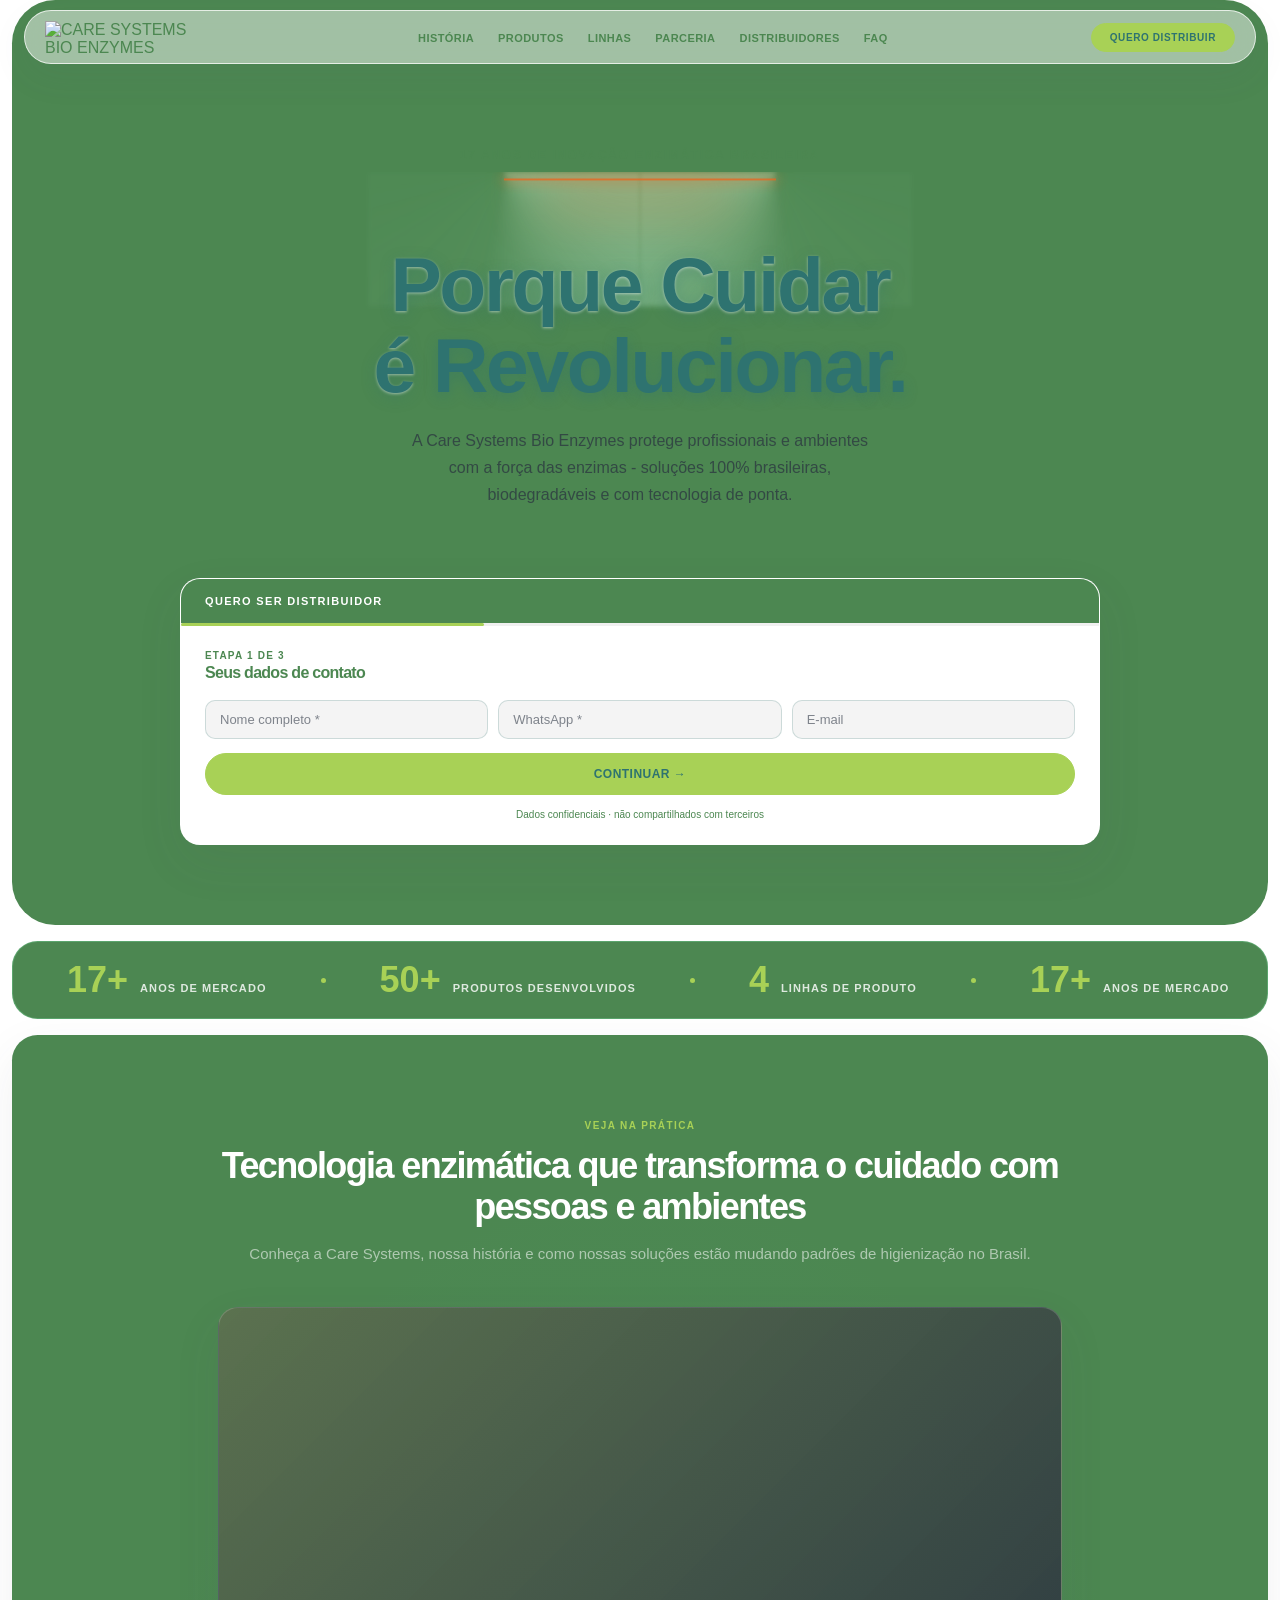
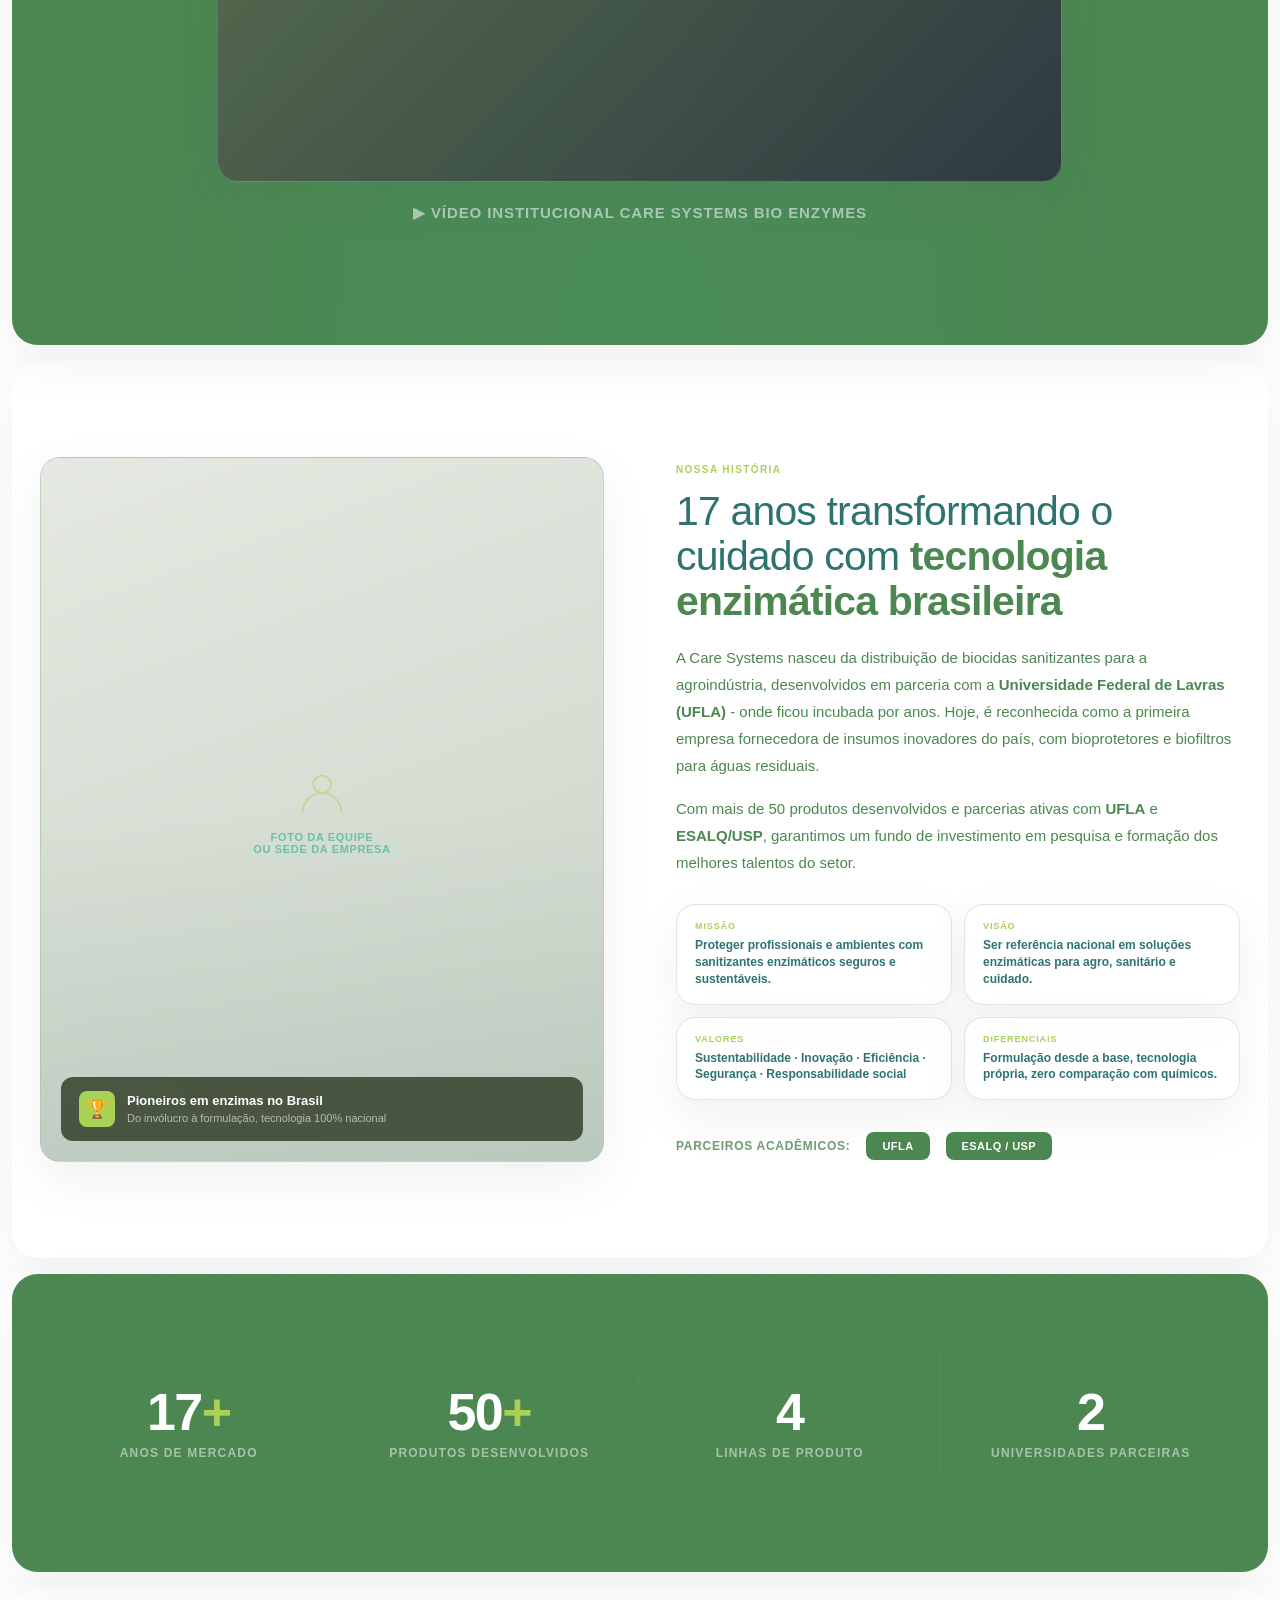
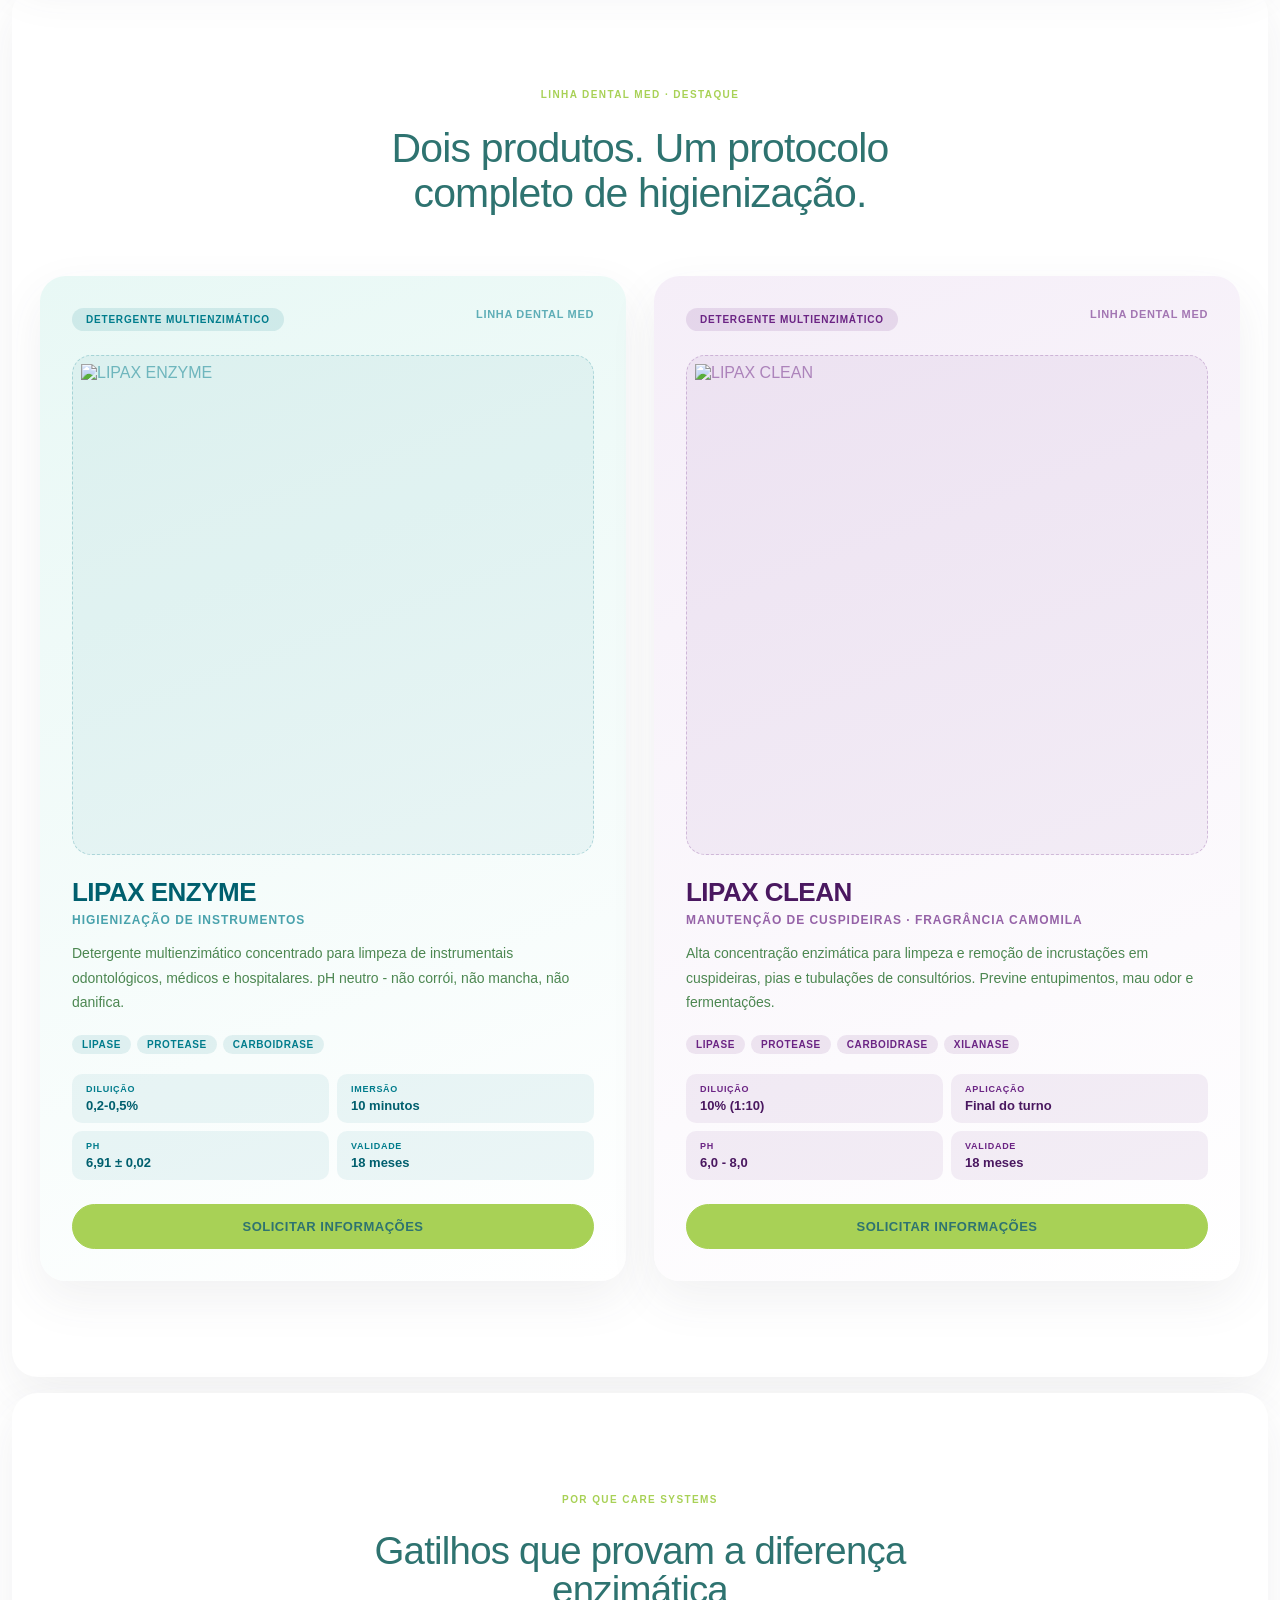
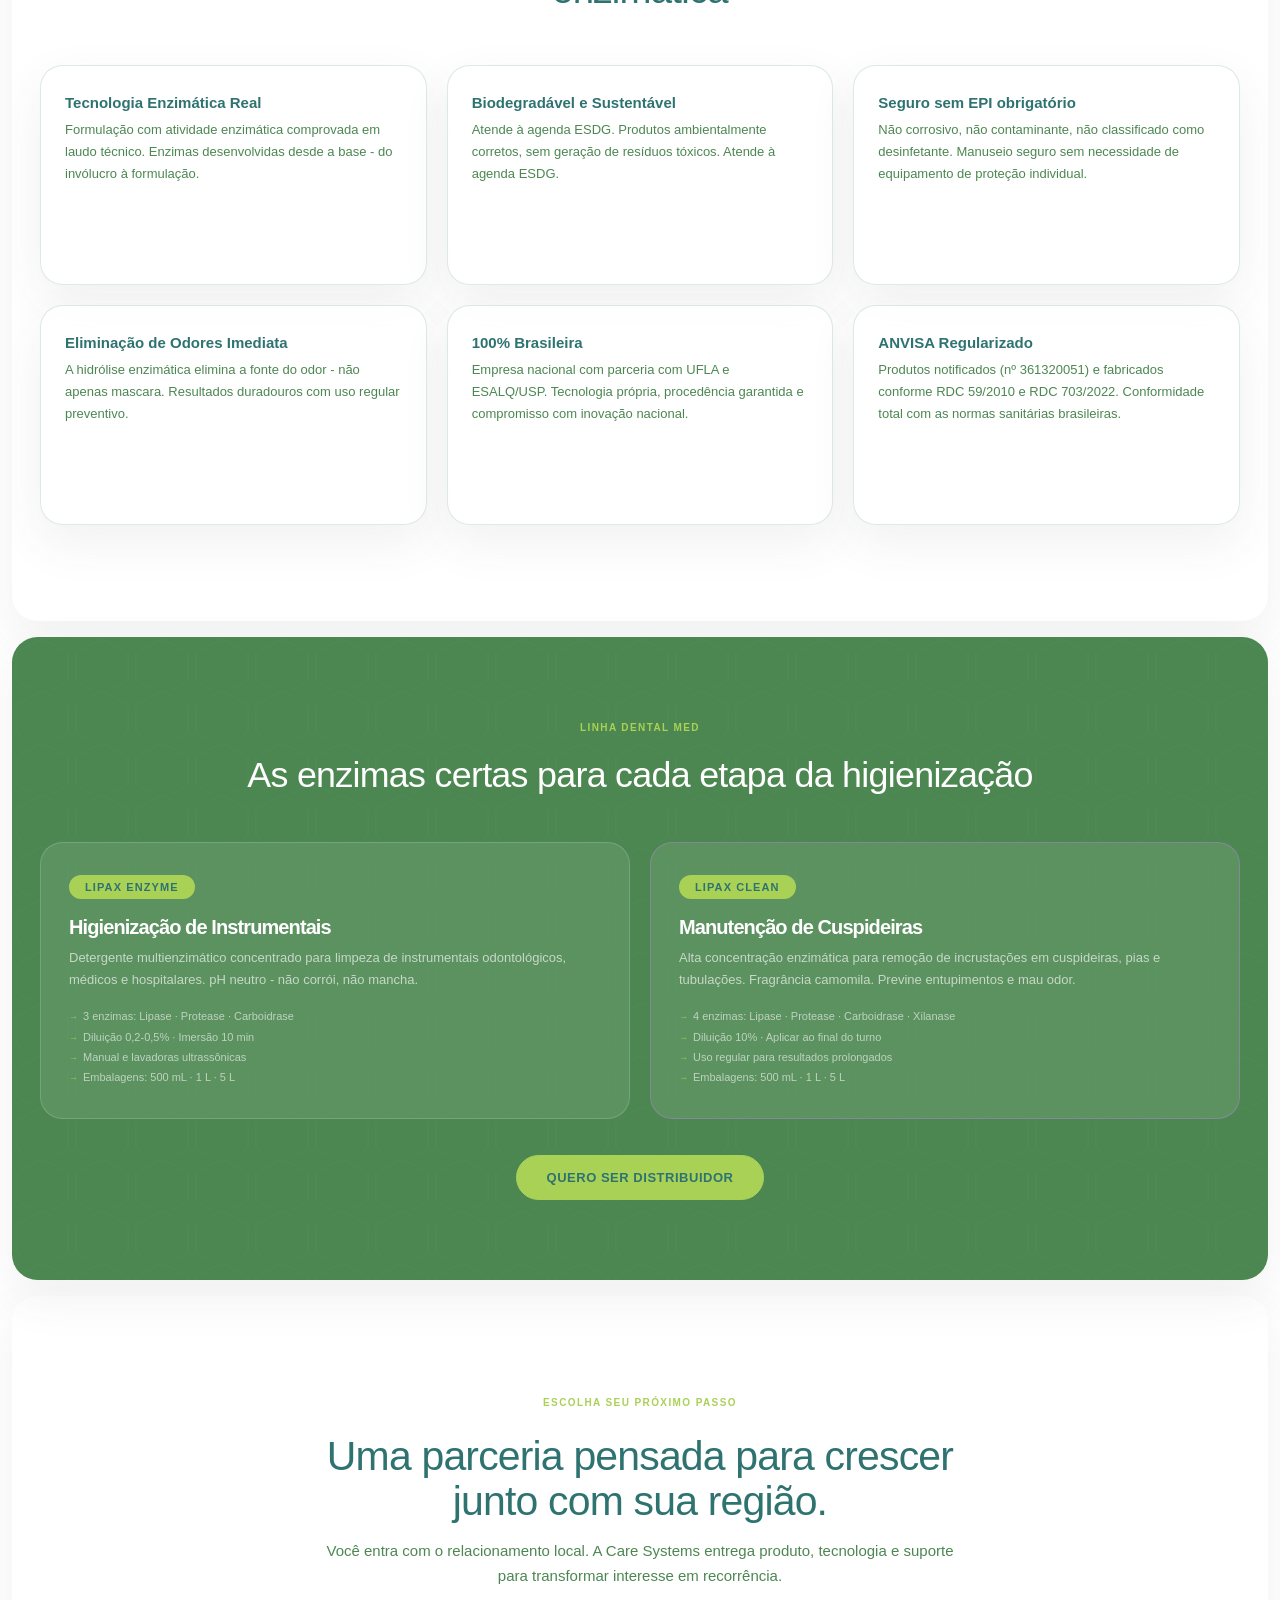
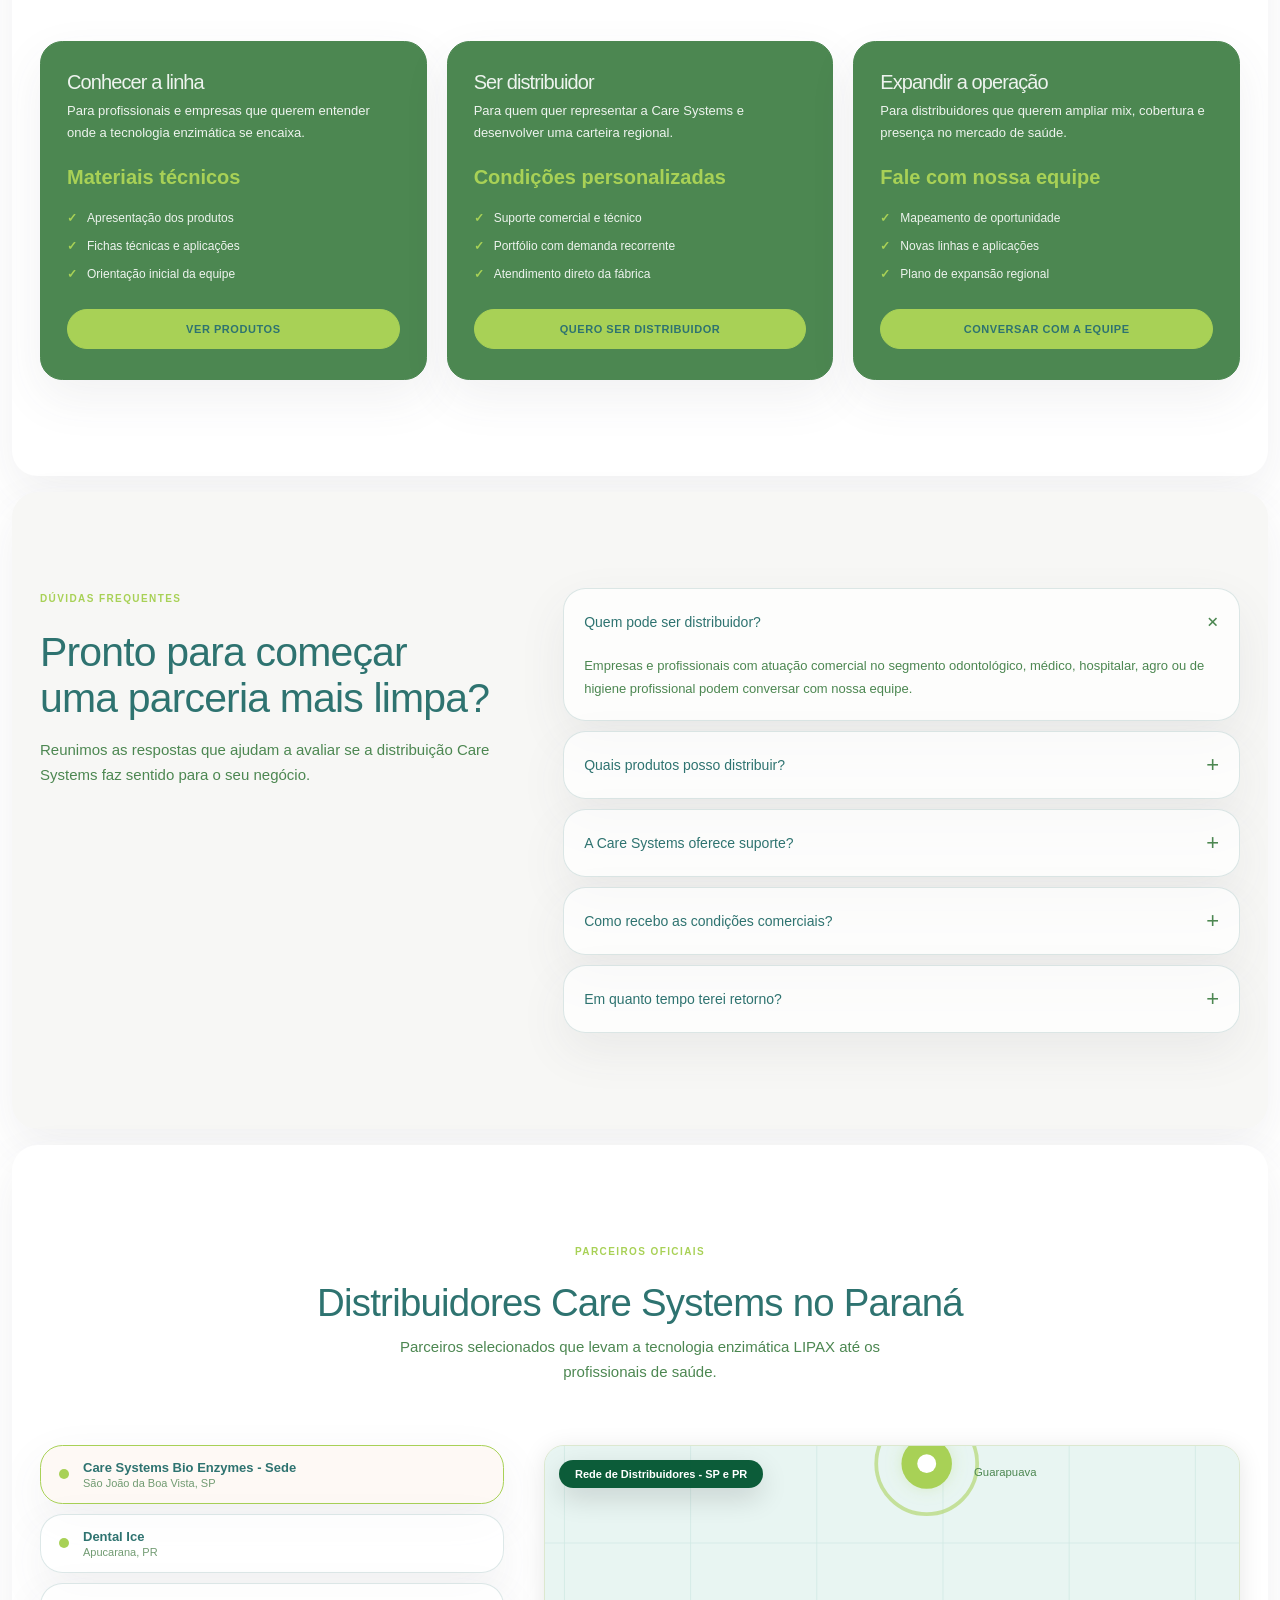
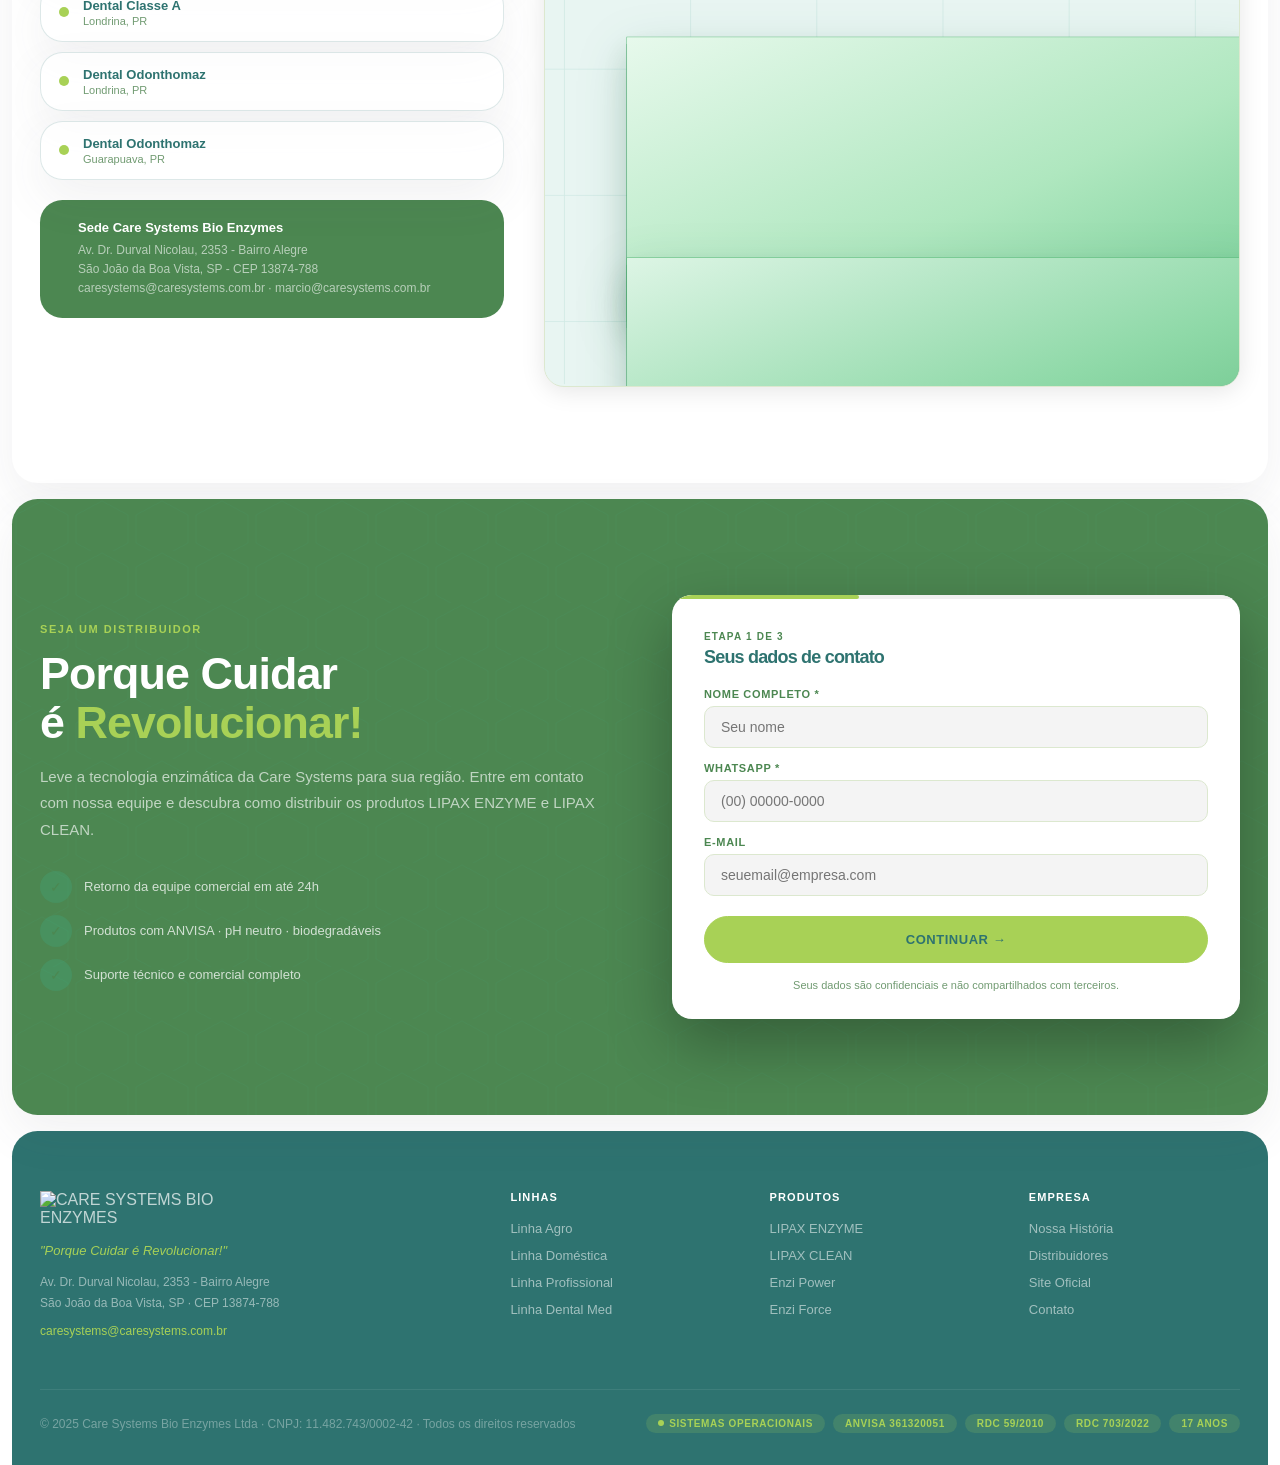
==== commit e8fa4b6f: "Ajusta contraste dos produtos Dental Med" ====
--- a/caresystems_lp.html
+++ b/caresystems_lp.html
@@ -692,6 +692,7 @@
 .offer-card .offer-list li::before{color:var(--green-lt)!important;}
 .offer-card .offer-btn,.offer-card.featured .offer-btn{background:var(--green-lt)!important;color:var(--ink)!important;border-color:var(--green-lt)!important;}
 .dif-icon{display:none;}
+.linha-dental .linha-pill{background:var(--green-lt)!important;color:var(--ink)!important;}
 .stats-marquee{background:var(--green-dk);border:1px solid rgba(117,214,156,.38);padding:0;}
 .stats-marquee-viewport{overflow:hidden;padding:20px 0;}
 .stats-marquee-track{display:flex;width:max-content;animation:stats-marquee-scroll 32s linear infinite;will-change:transform;}
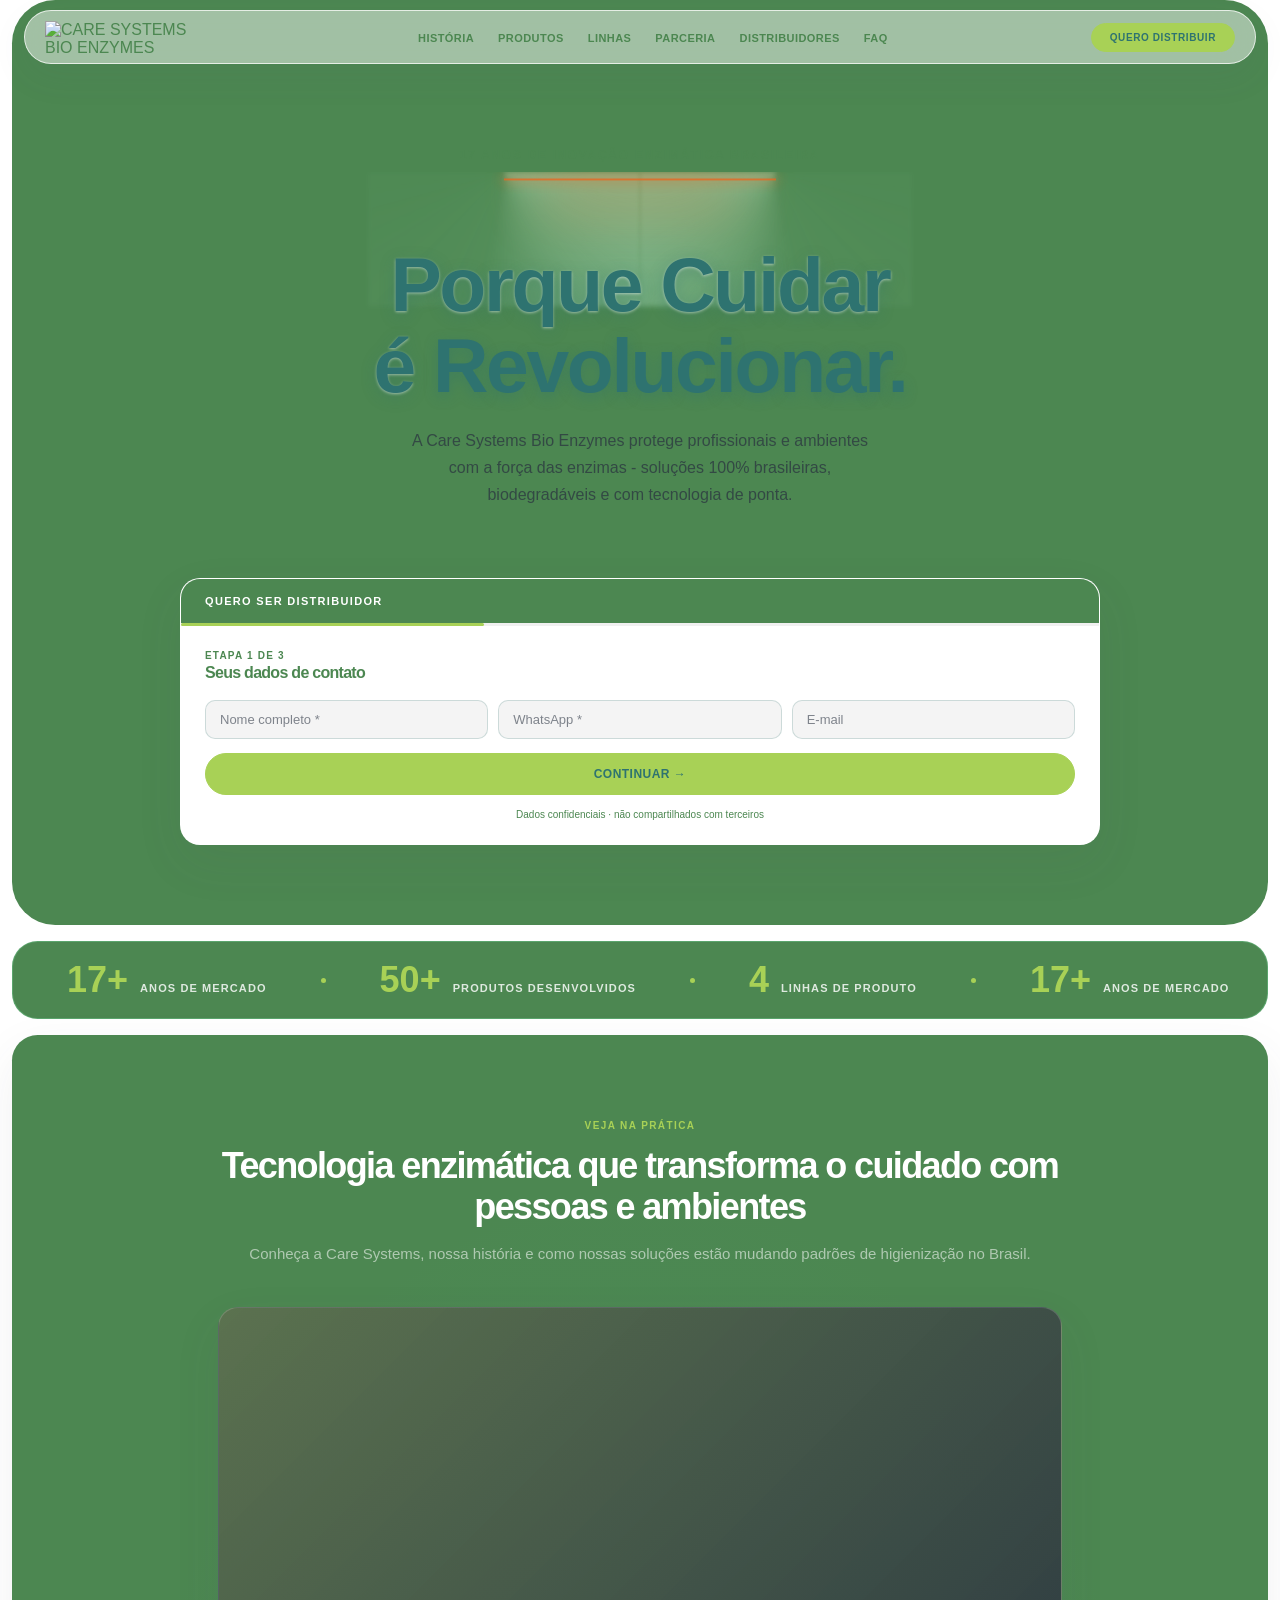
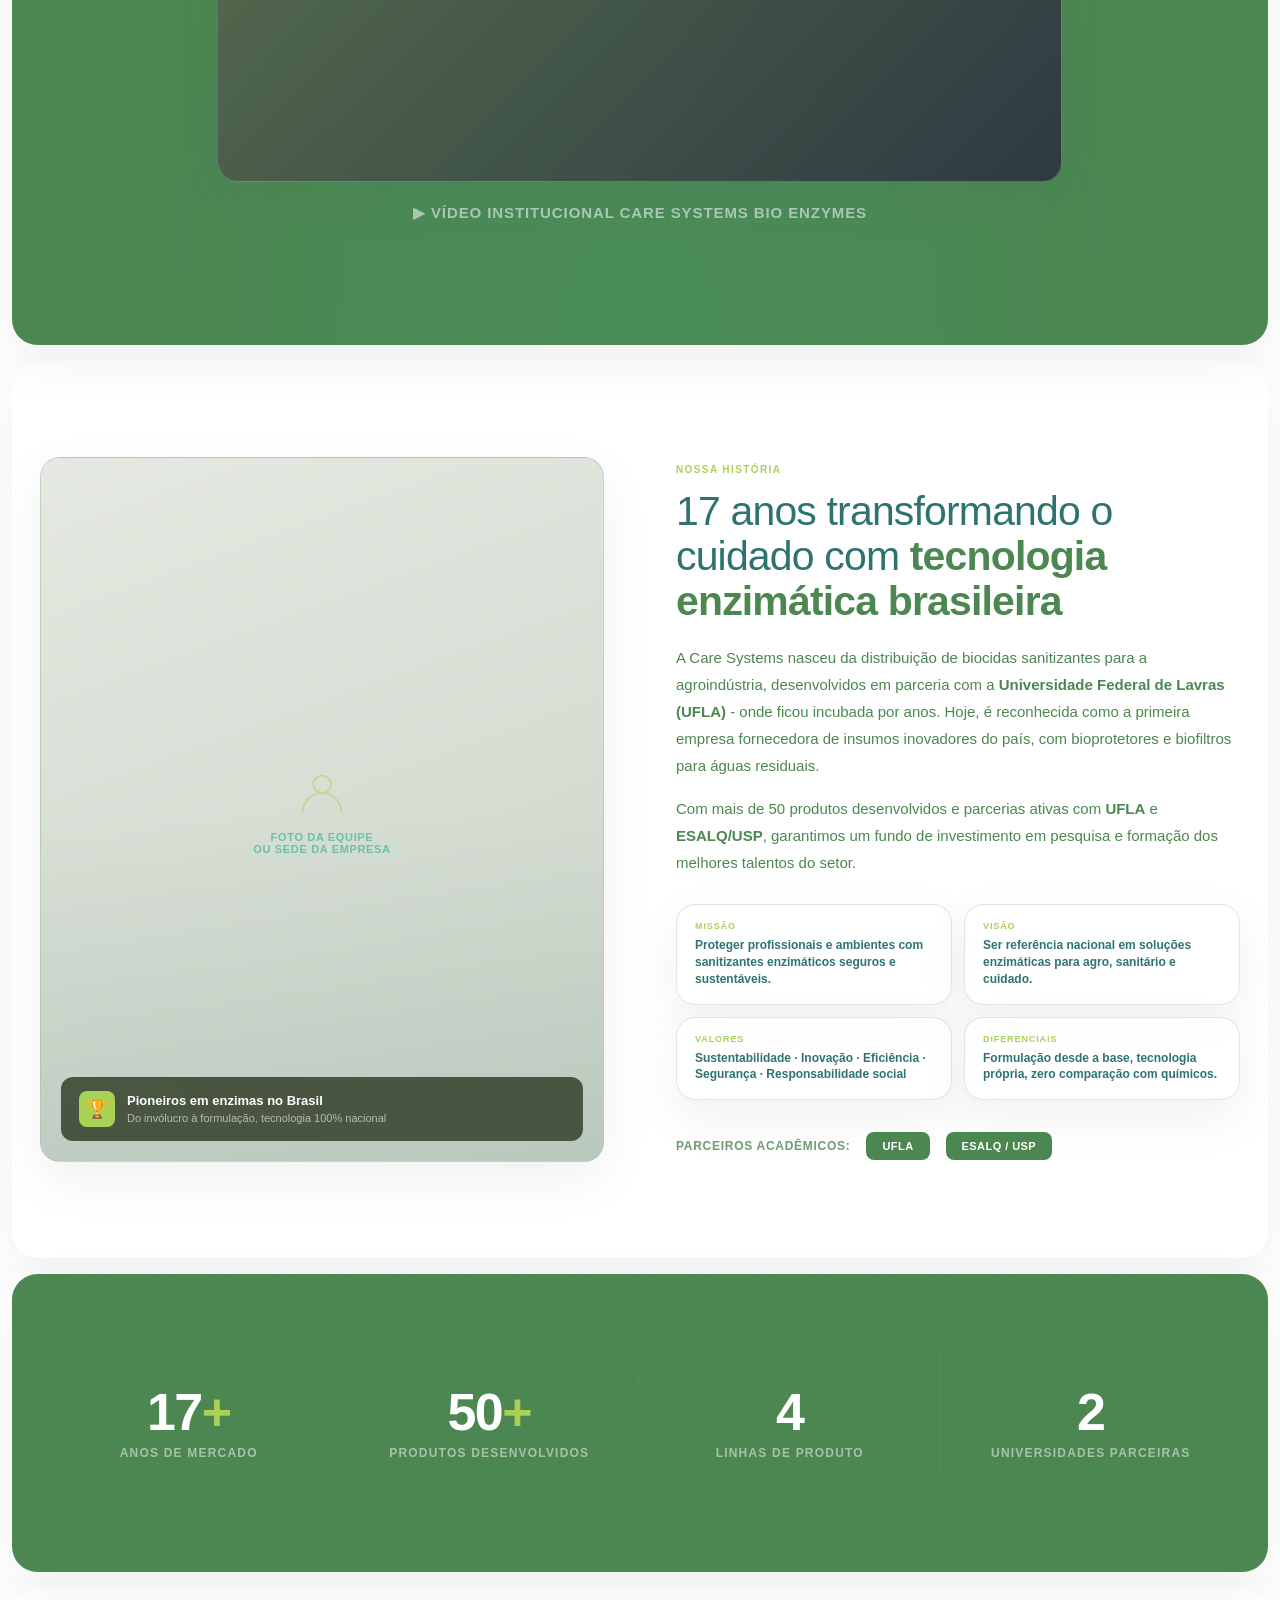
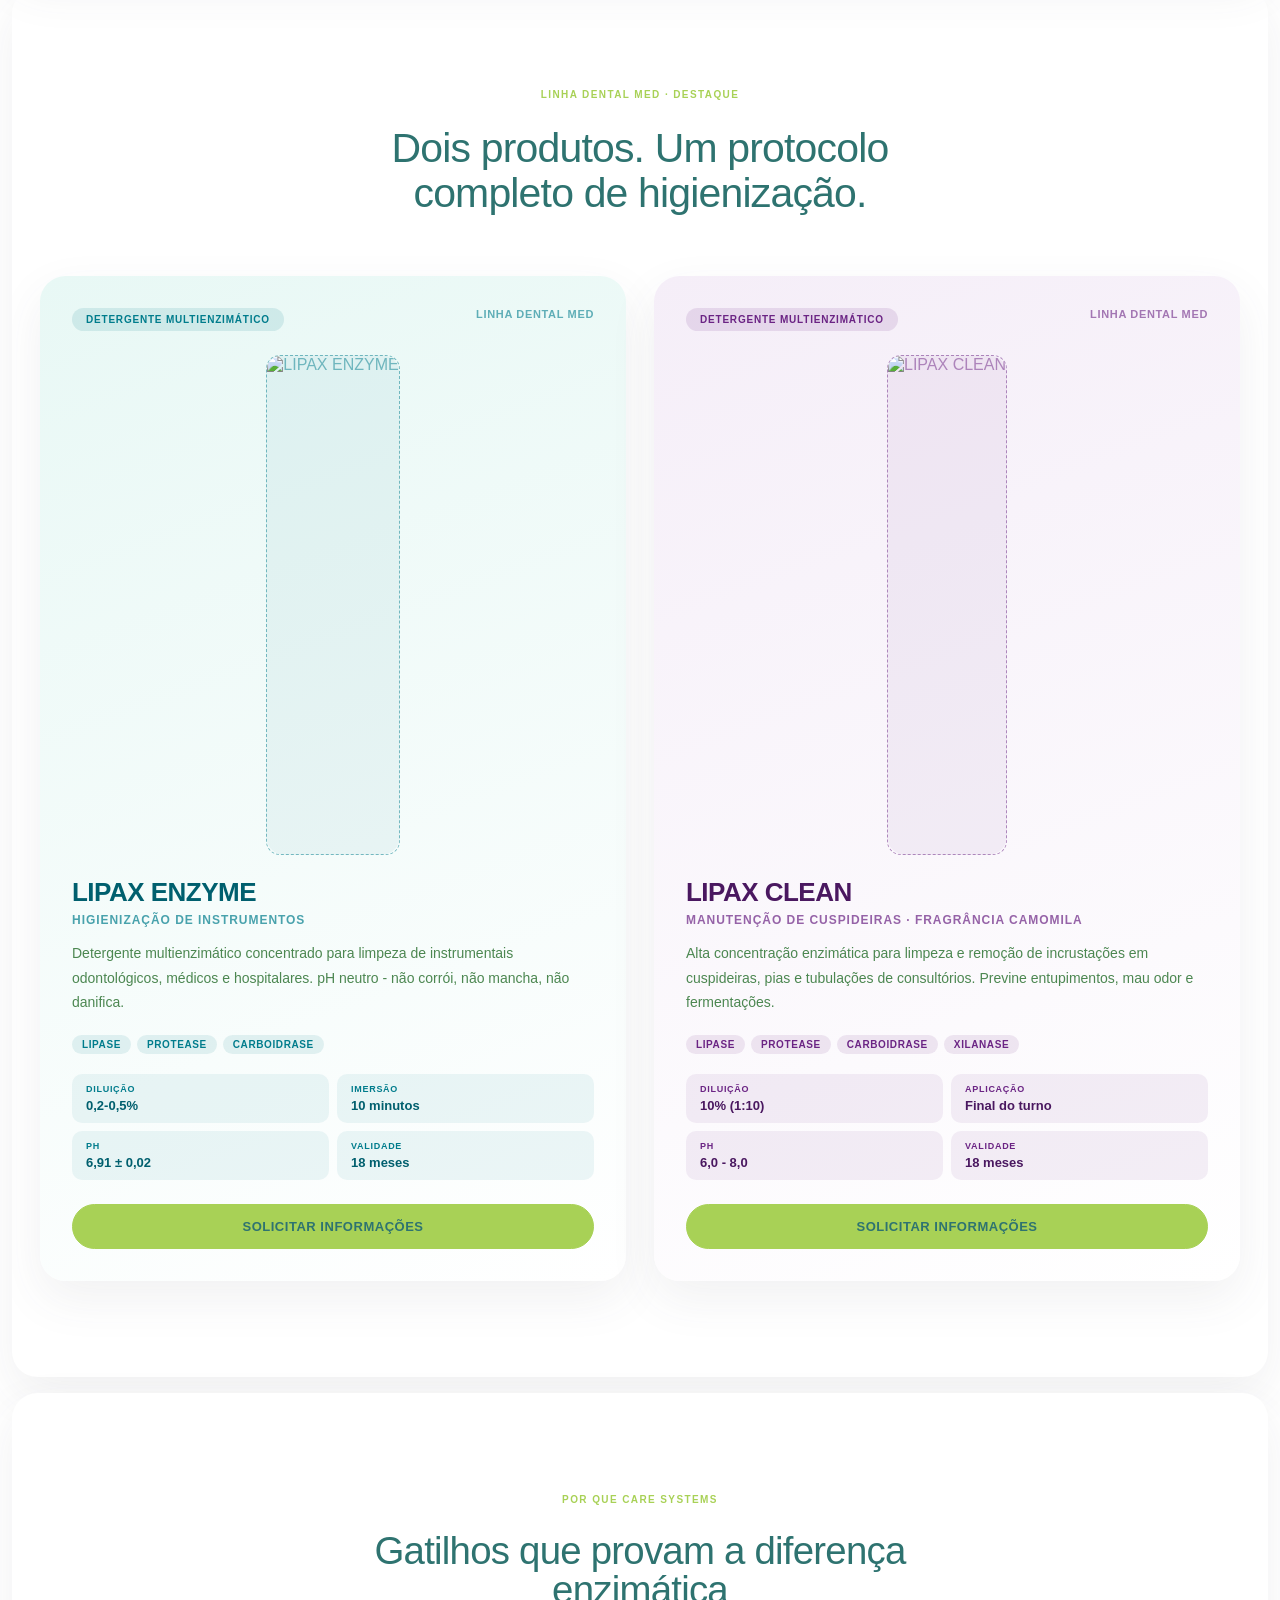
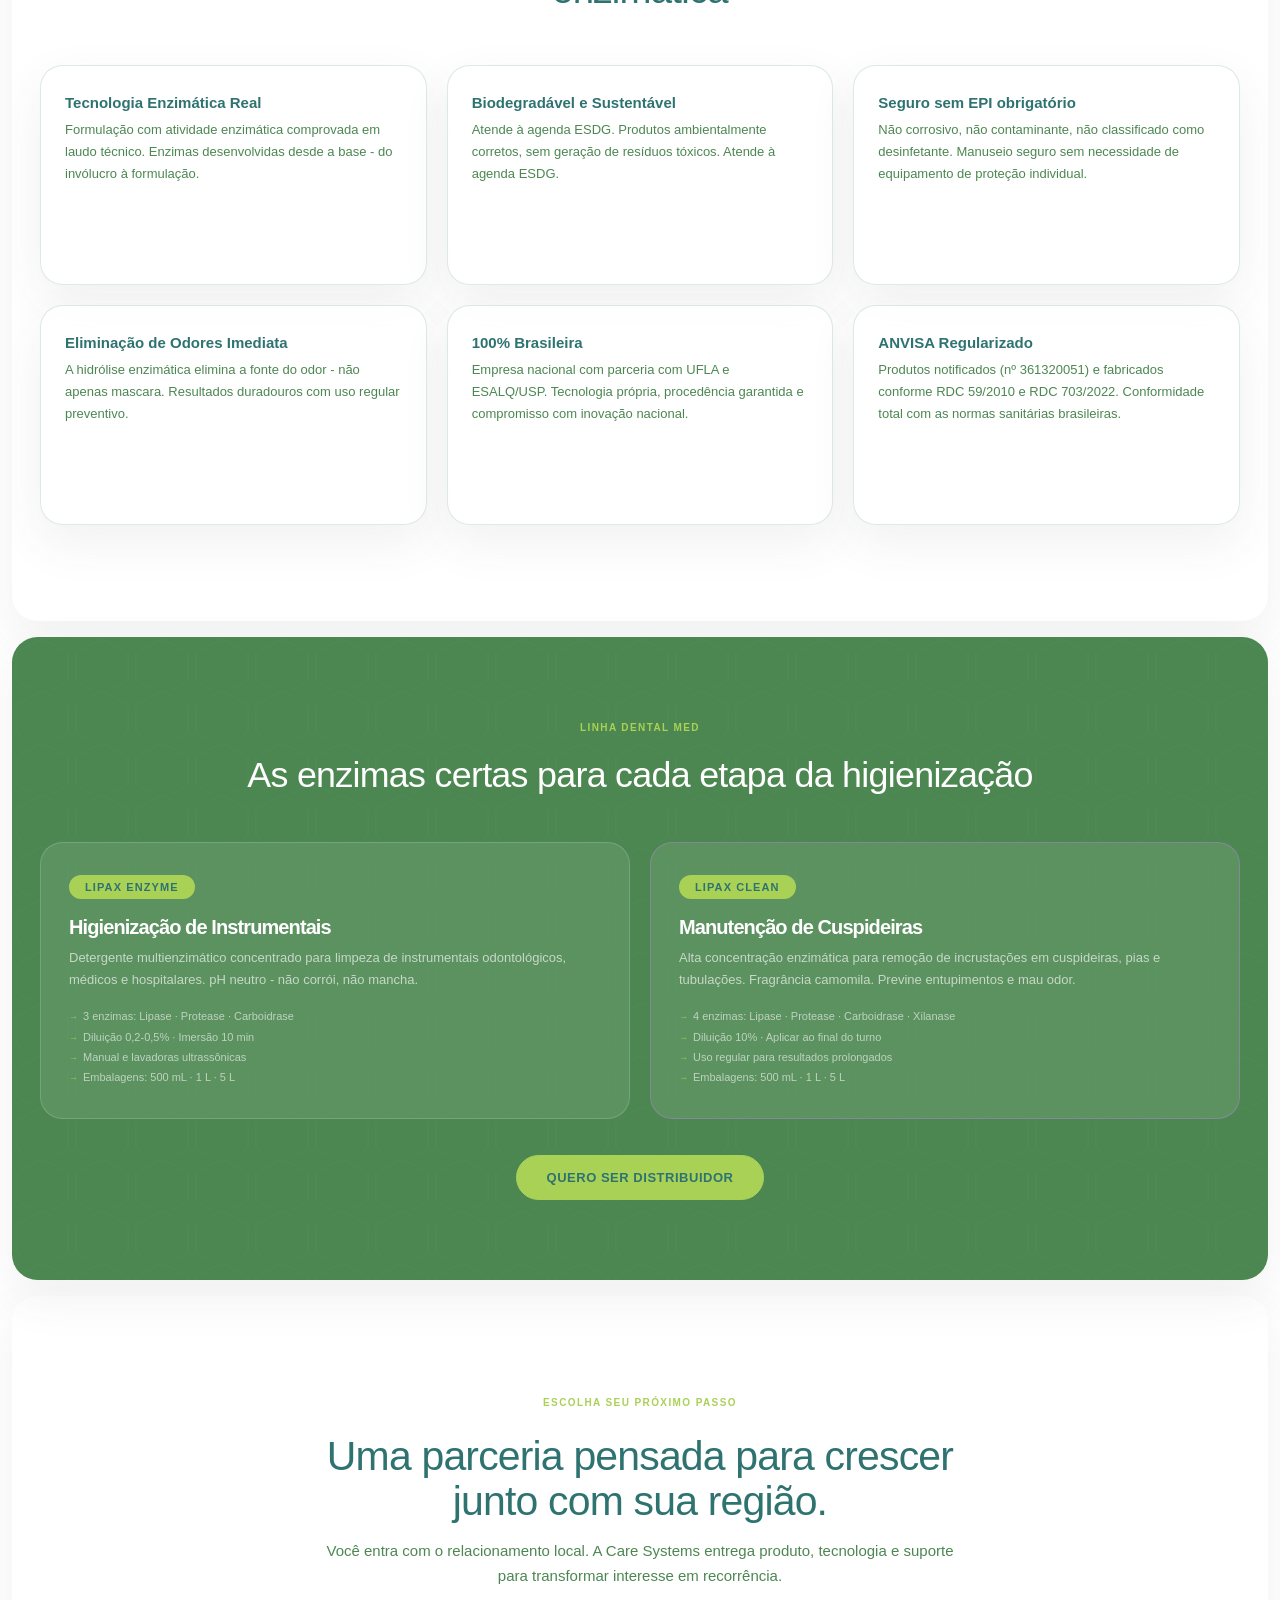
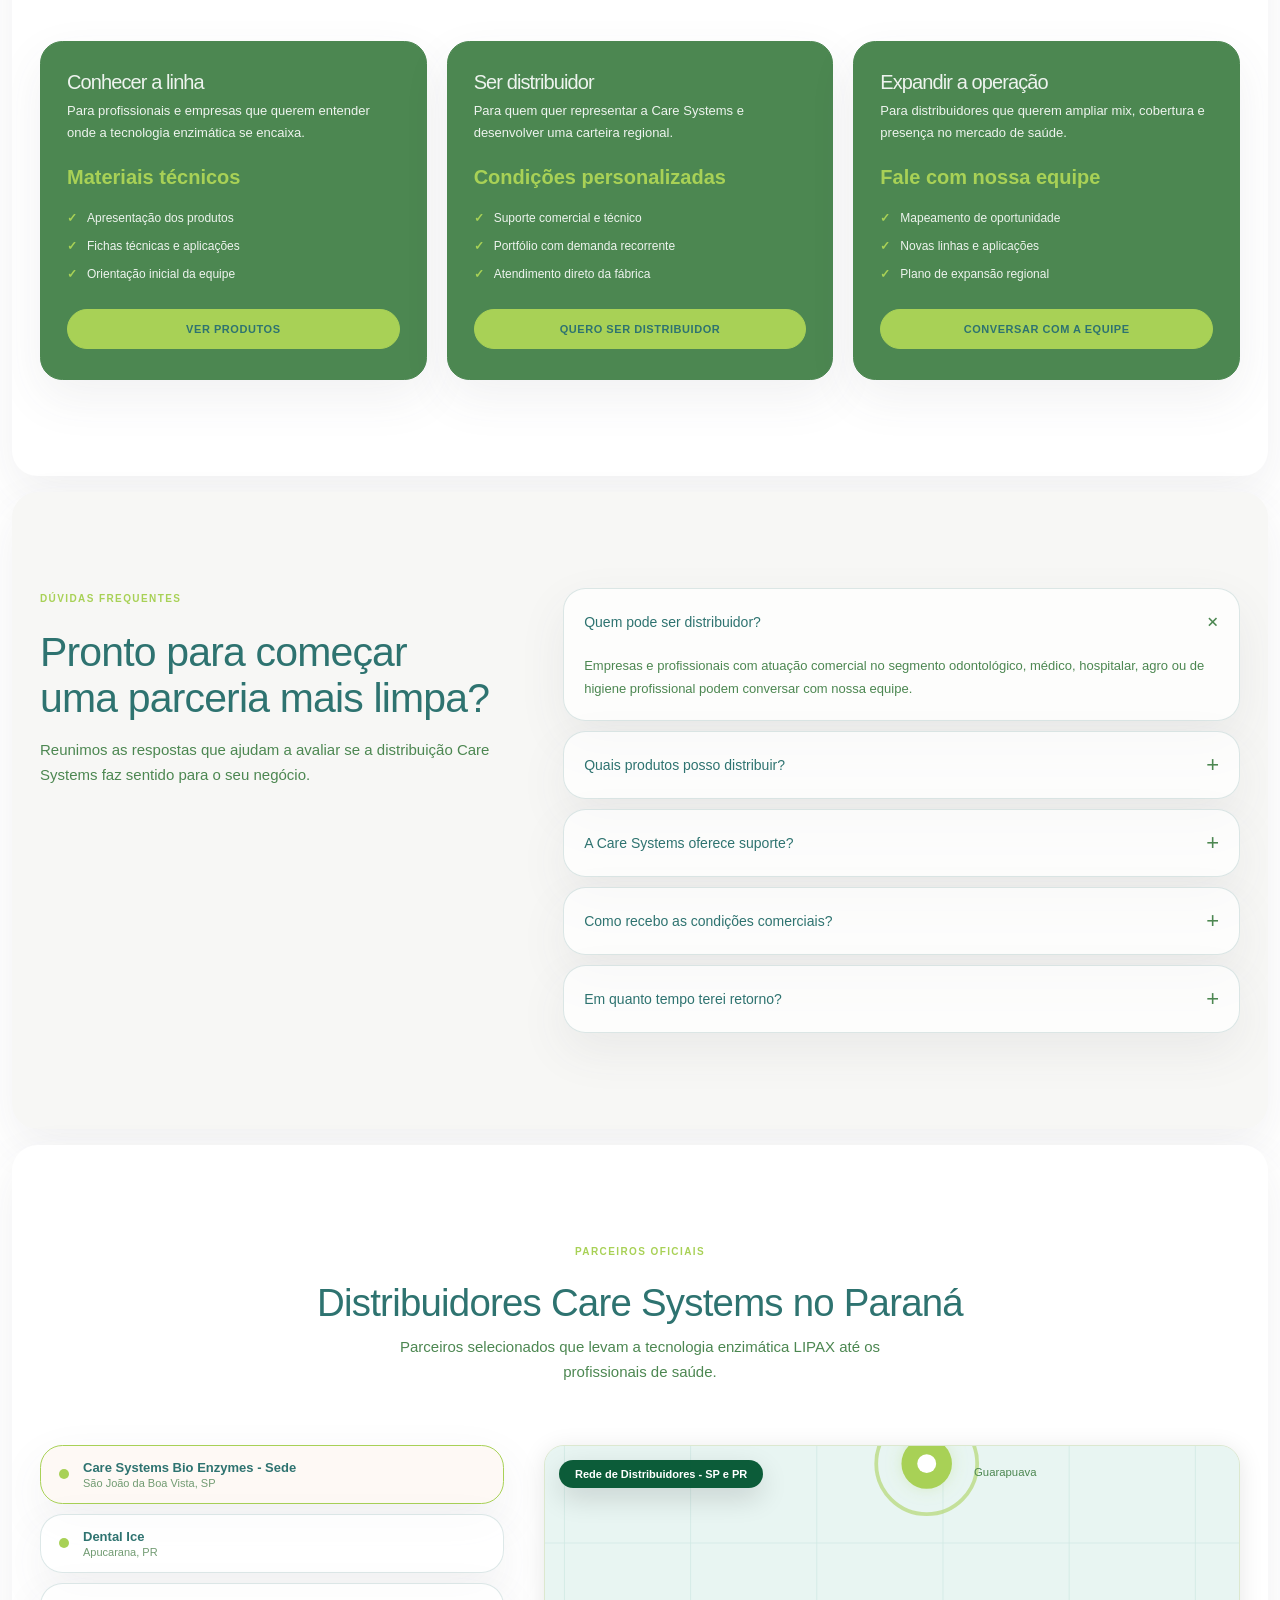
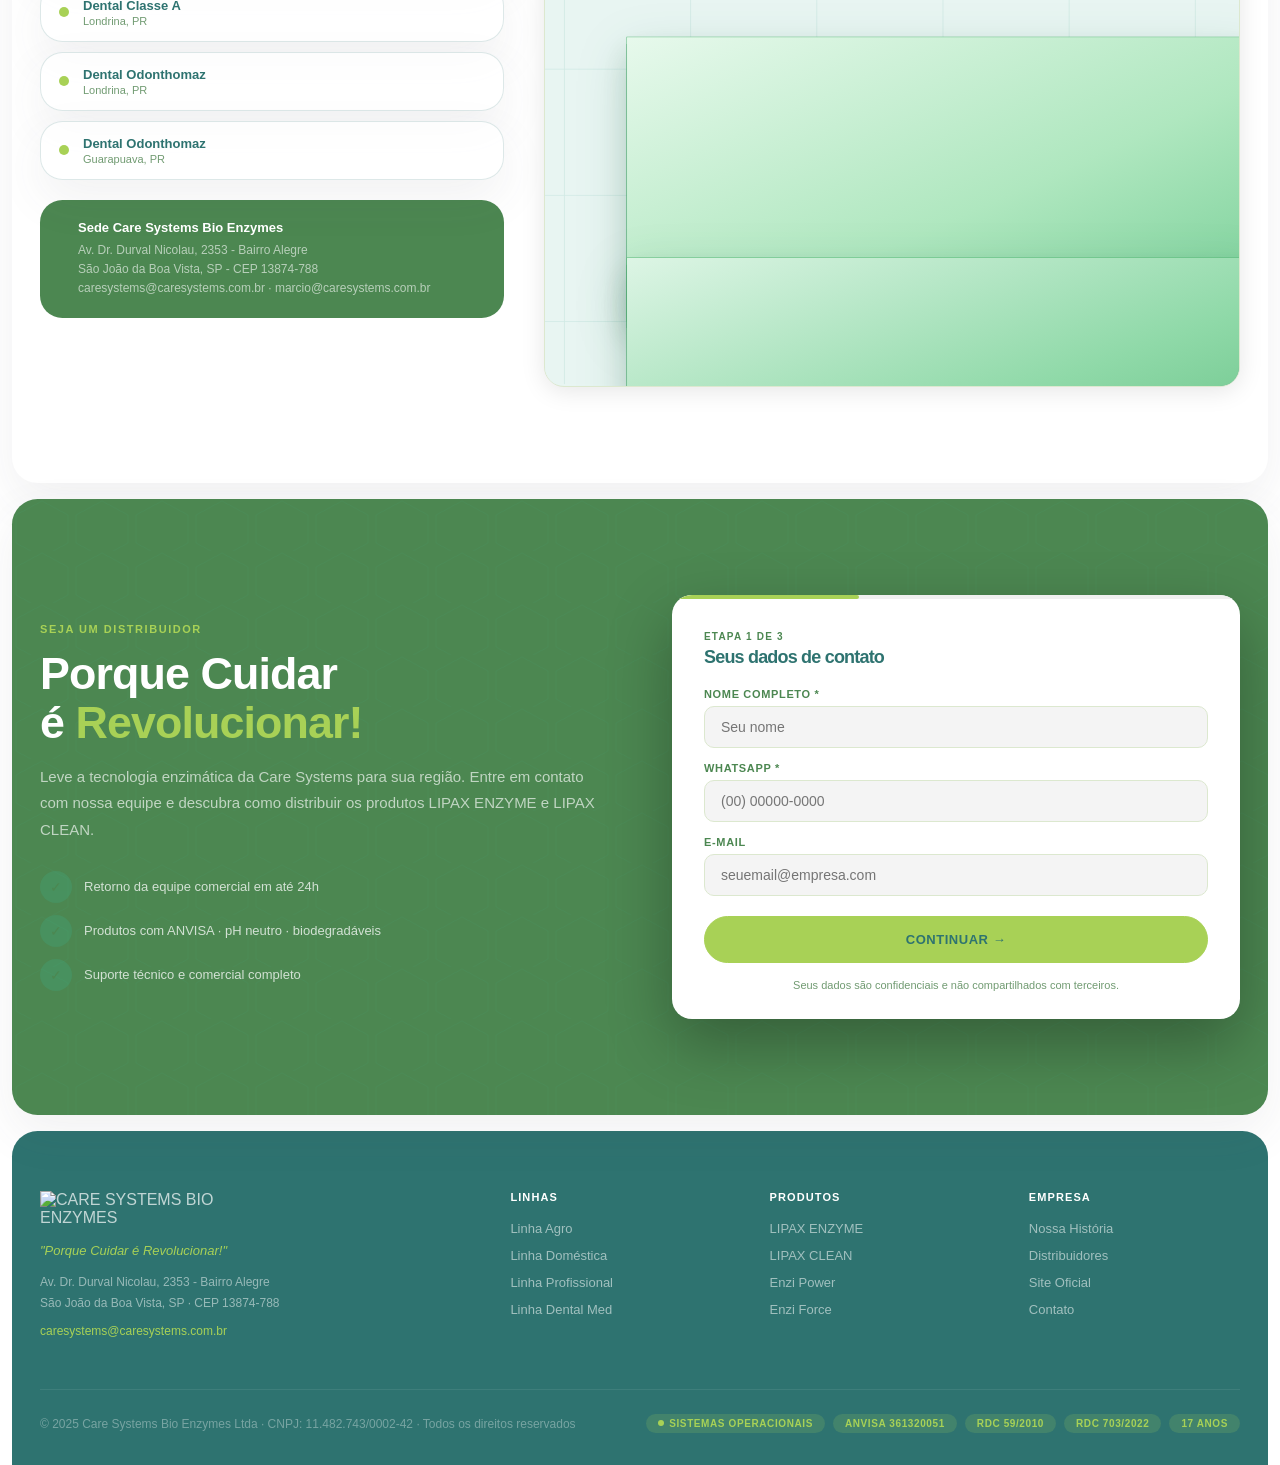
==== commit f94701d5: "Ajusta bordas das imagens dos produtos" ====
--- a/caresystems_lp.html
+++ b/caresystems_lp.html
@@ -693,6 +693,8 @@
 .offer-card .offer-btn,.offer-card.featured .offer-btn{background:var(--green-lt)!important;color:var(--ink)!important;border-color:var(--green-lt)!important;}
 .dif-icon{display:none;}
 .linha-dental .linha-pill{background:var(--green-lt)!important;color:var(--ink)!important;}
+.prod-card-img{width:fit-content;height:500px;margin:24px auto;border:0;}
+.prod-card-img img{width:auto;height:100%;max-width:100%;padding:0;border:1px dashed currentColor;border-radius:14px;object-fit:contain;}
 .stats-marquee{background:var(--green-dk);border:1px solid rgba(117,214,156,.38);padding:0;}
 .stats-marquee-viewport{overflow:hidden;padding:20px 0;}
 .stats-marquee-track{display:flex;width:max-content;animation:stats-marquee-scroll 32s linear infinite;will-change:transform;}
